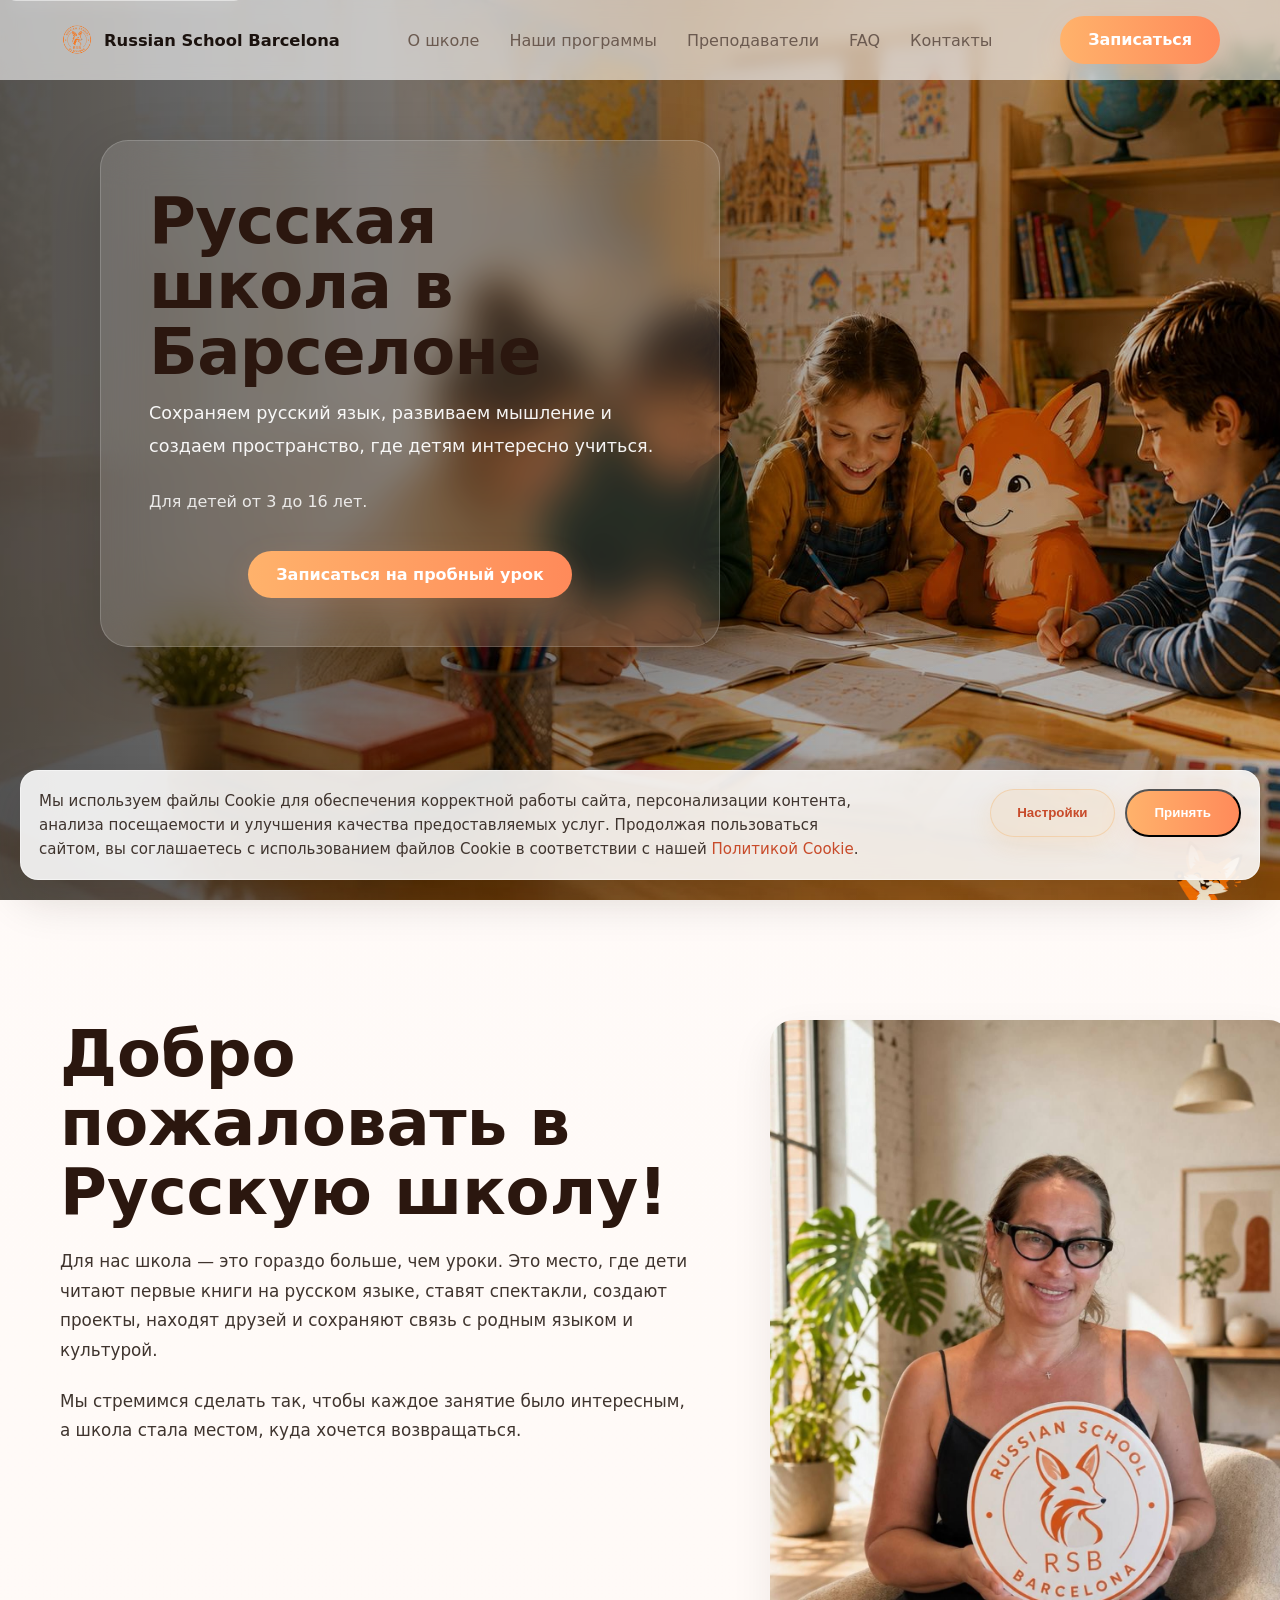
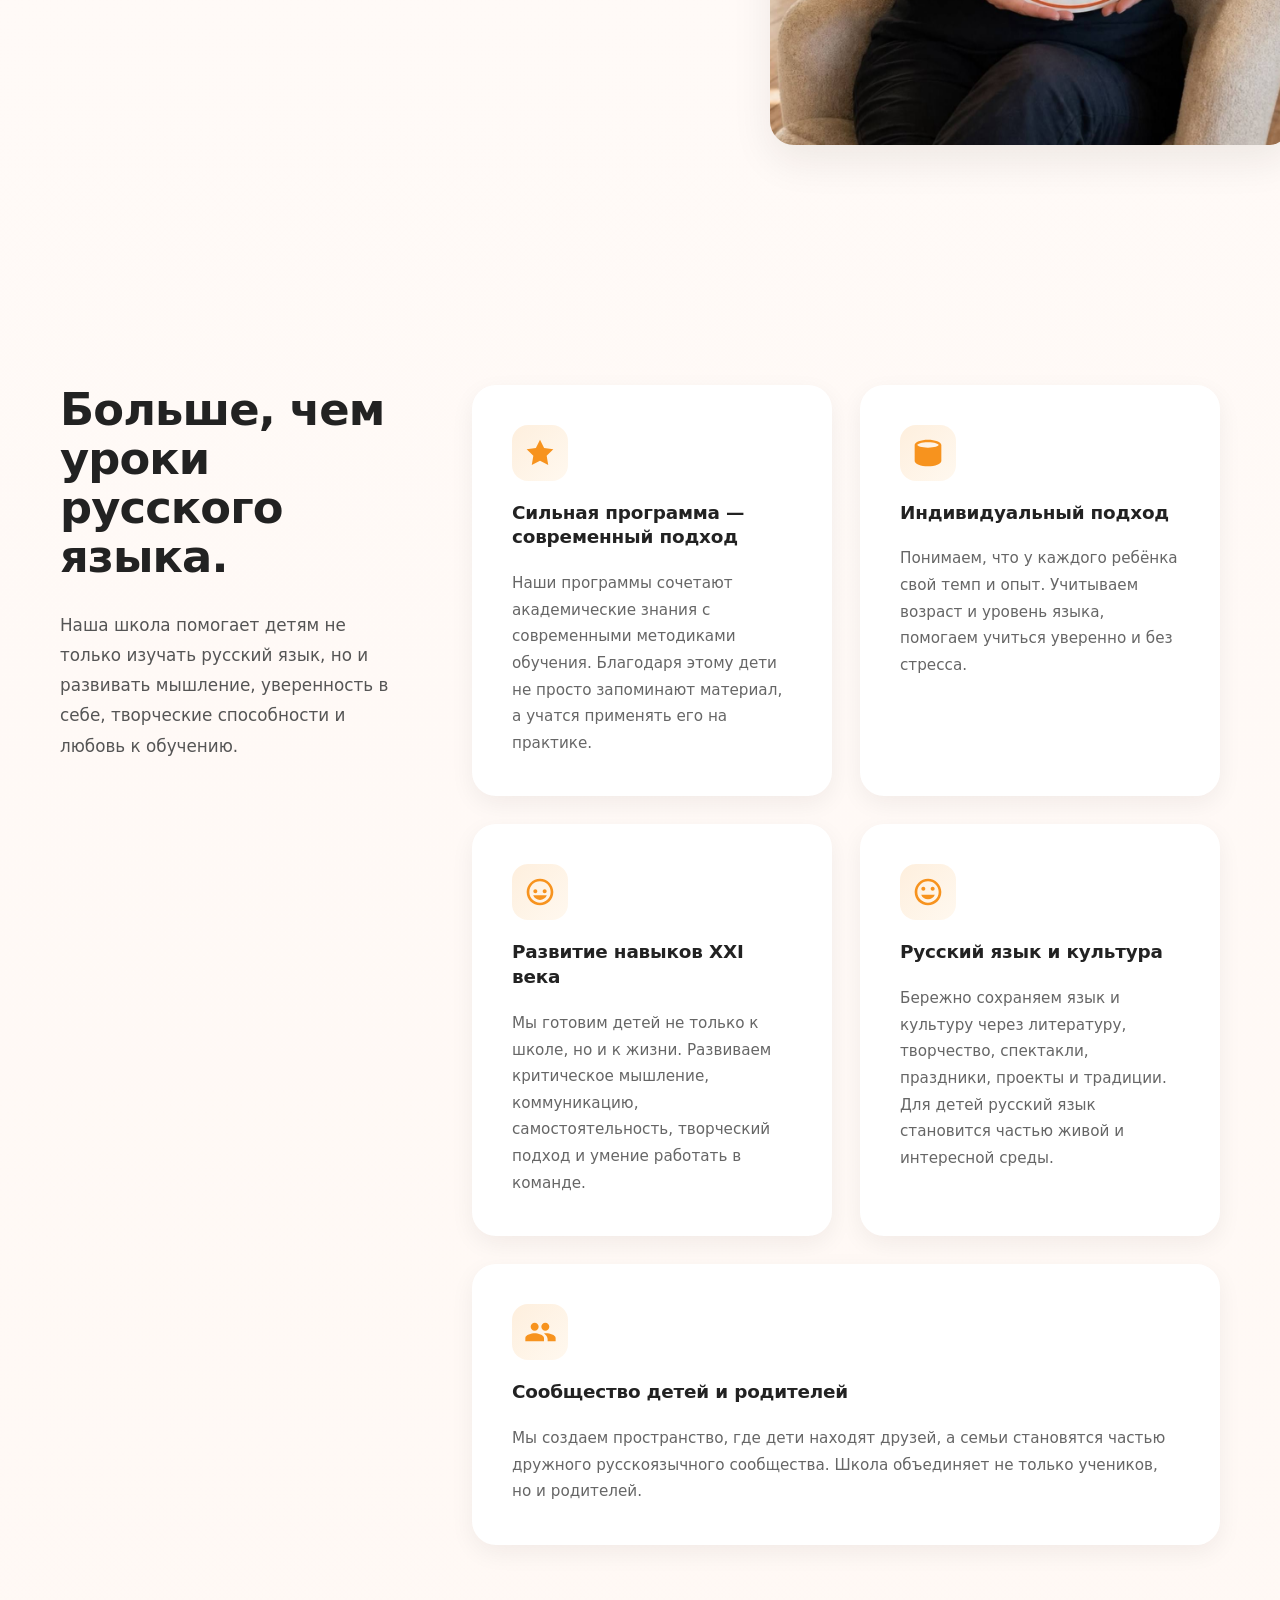
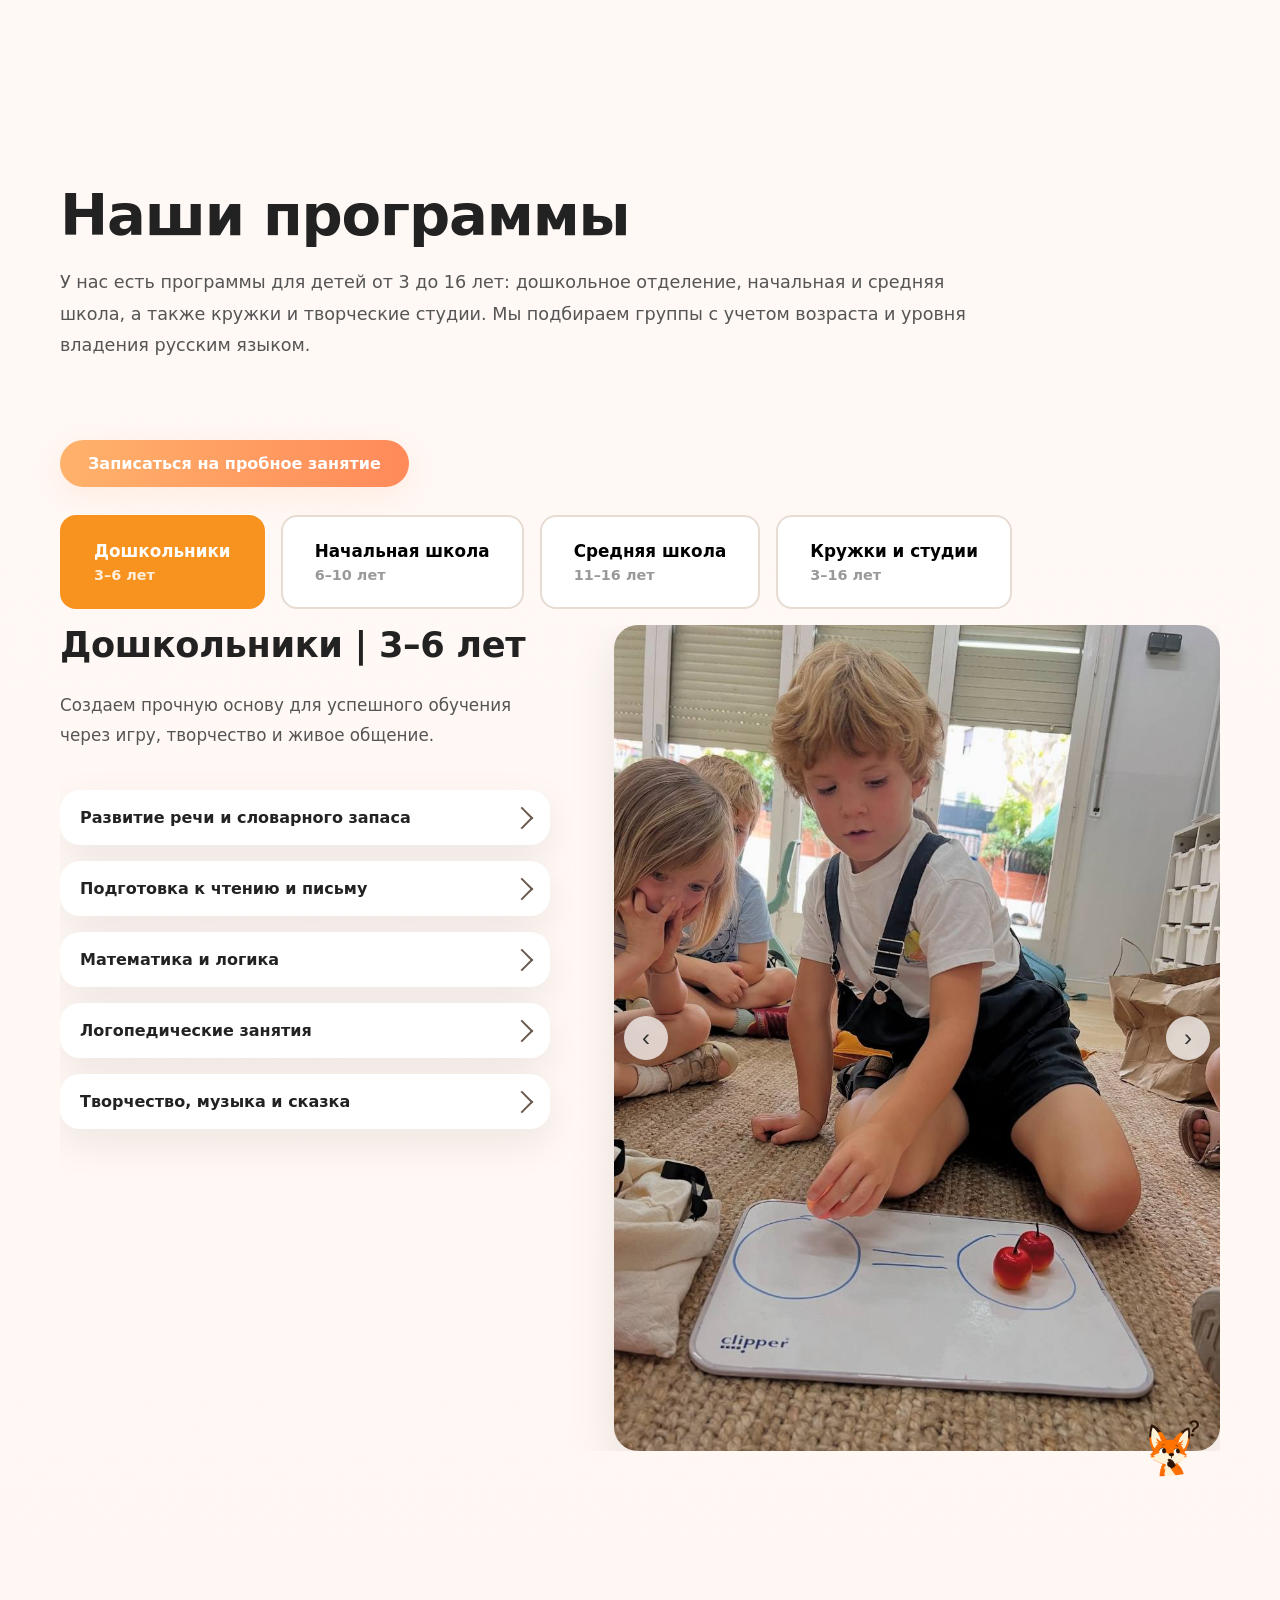
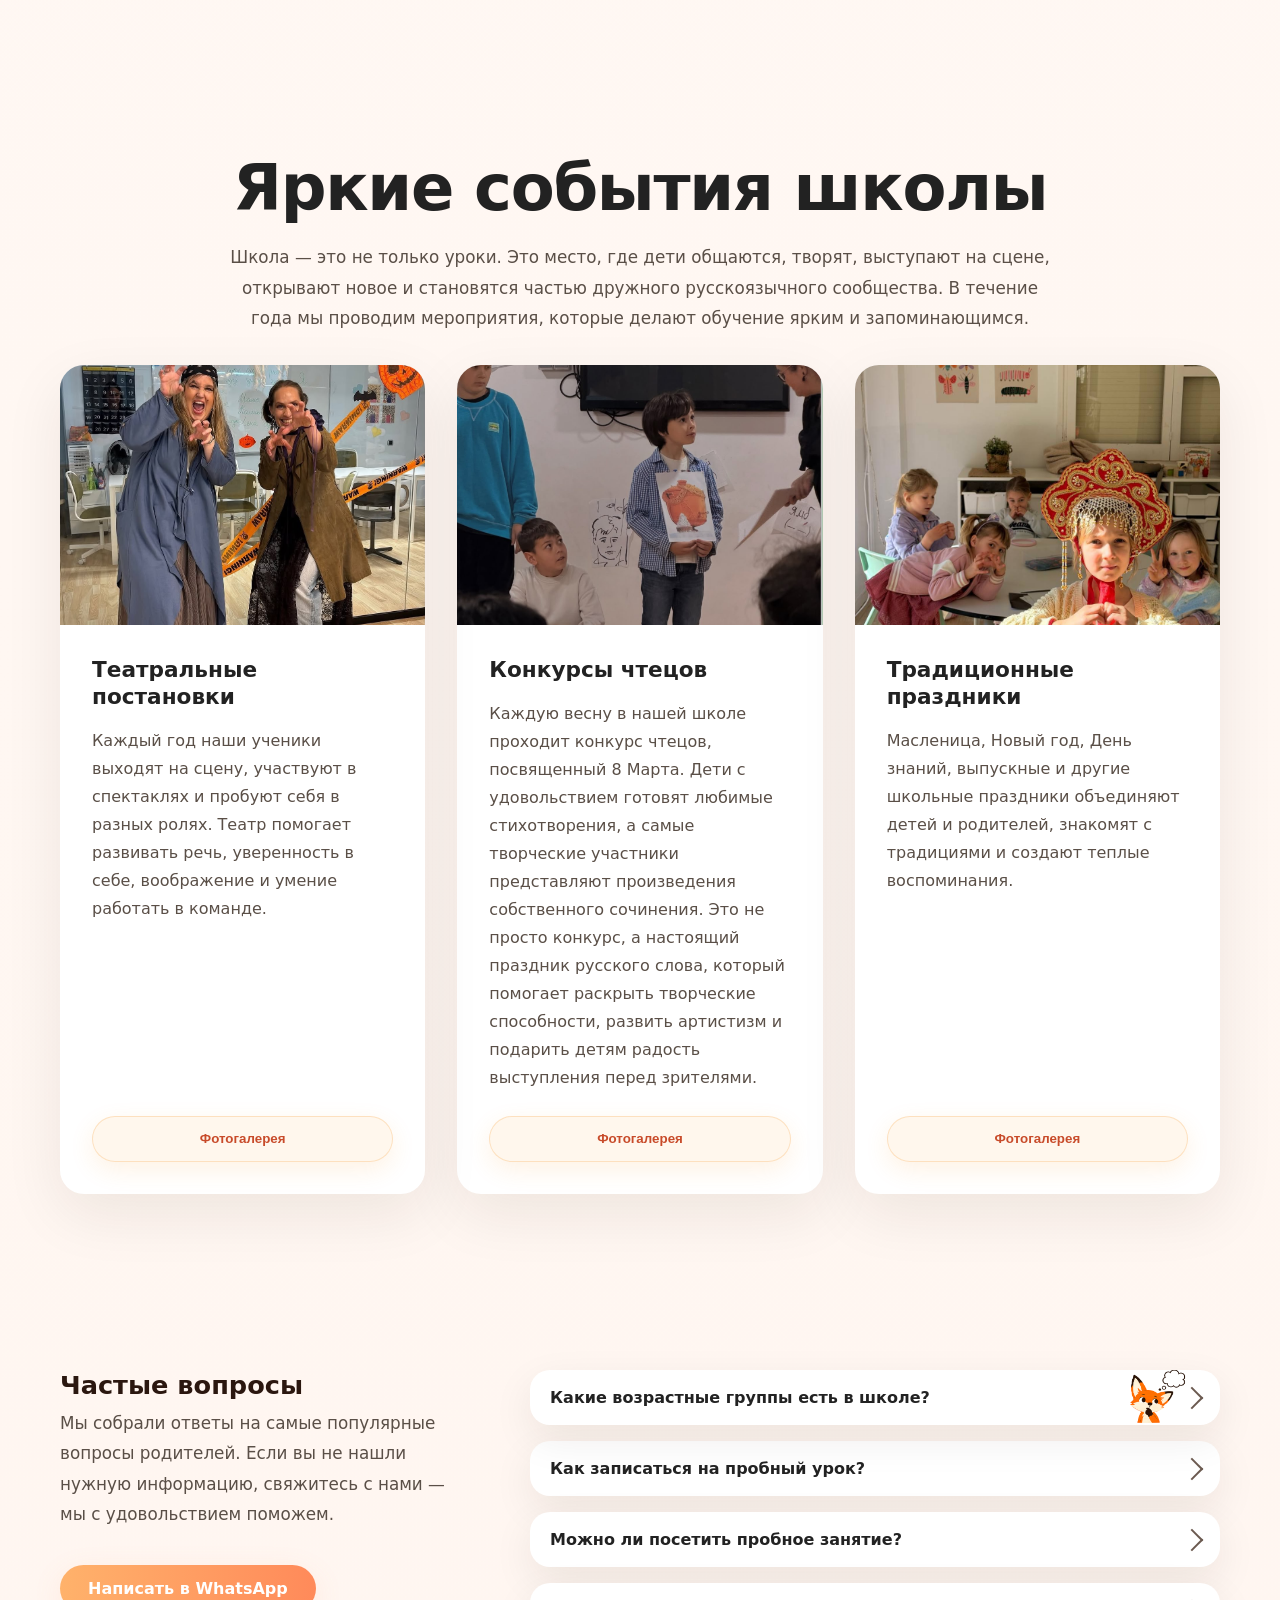
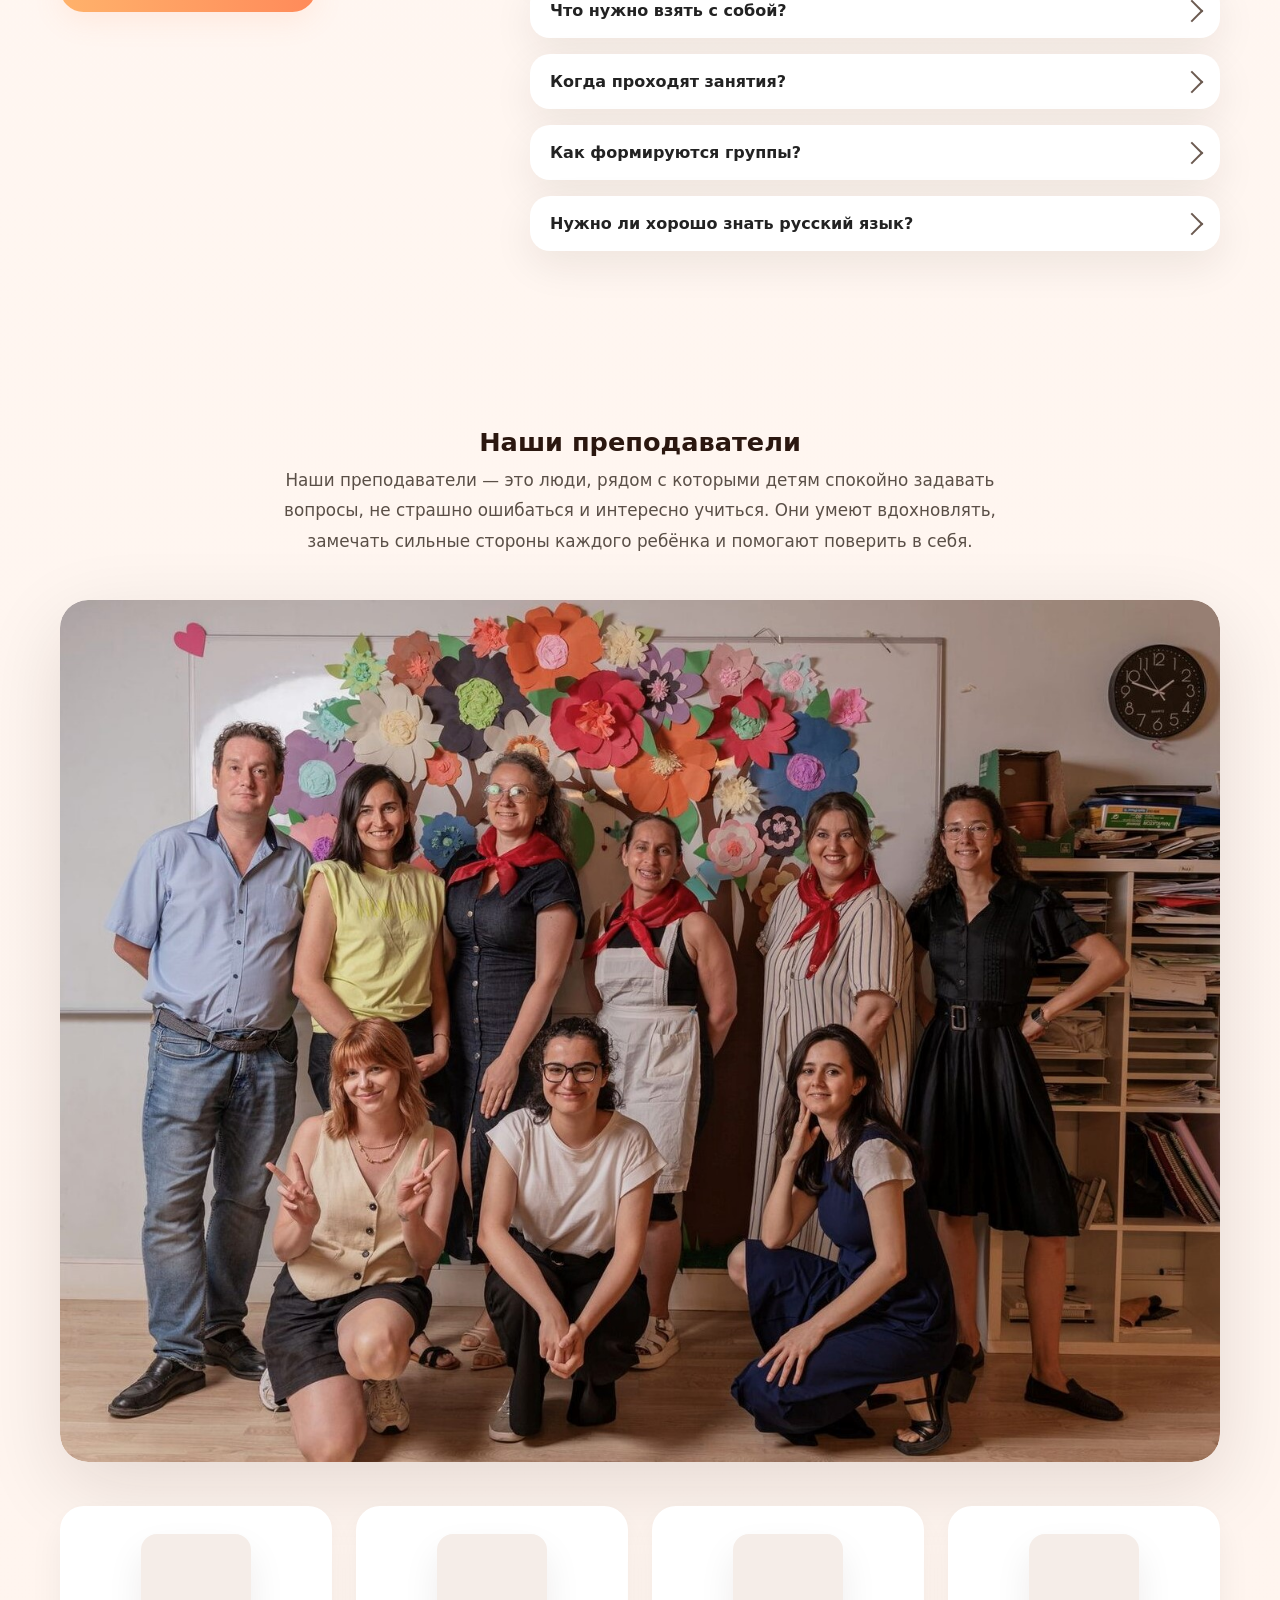
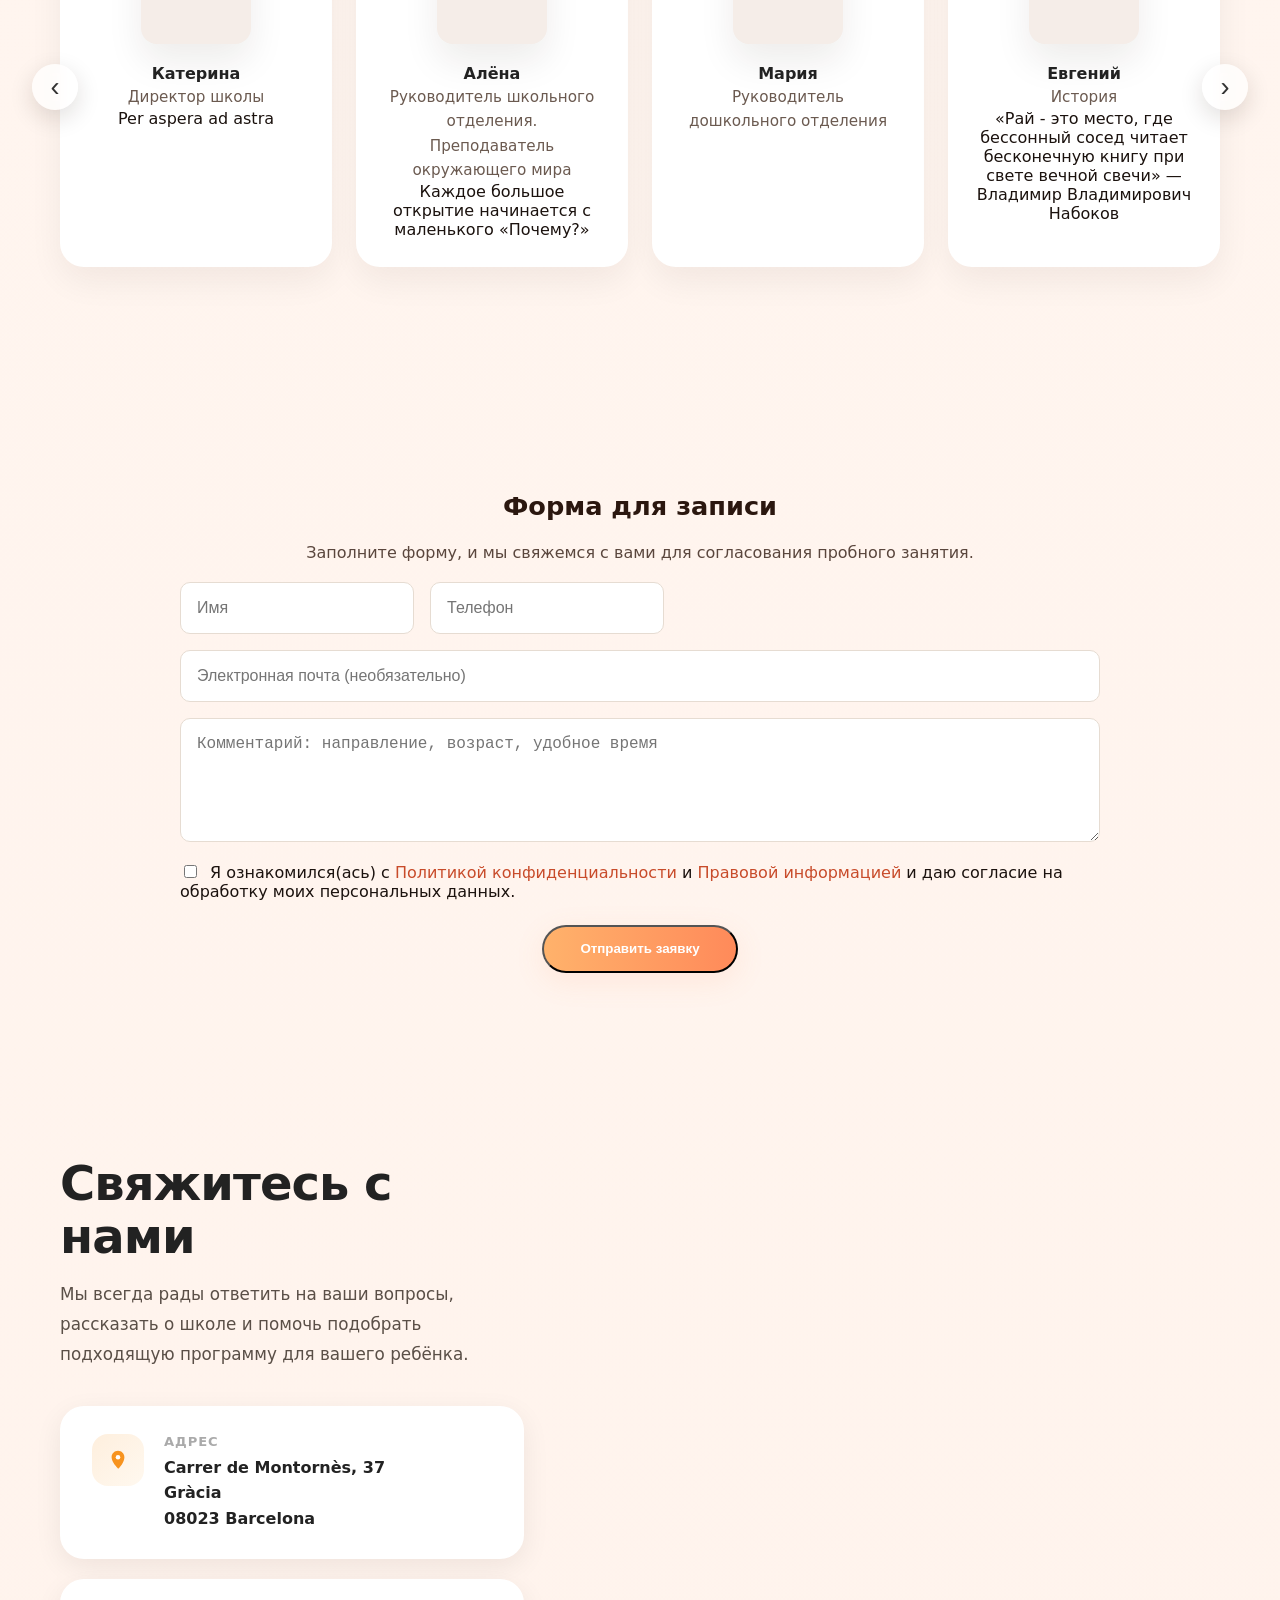
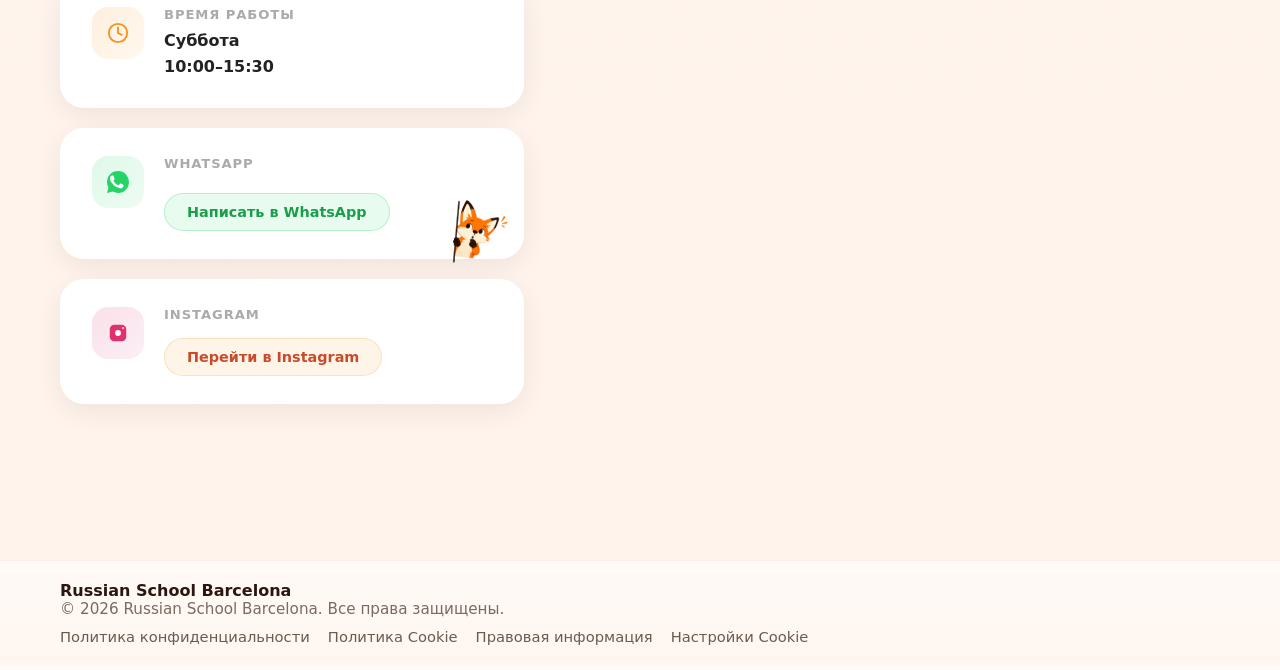
==== index.html @ 13832761 "Move website files to root" ====
<!doctype html>
<html lang="ru">
<head>
  <meta charset="utf-8" />
  <meta name="viewport" content="width=device-width,initial-scale=1" />
  <title>Русская школа в Барселоне — Russian School Barcelona</title>
  <meta name="description" content="Современная русская школа в Барселоне. Создаем среду, в которой дети сохраняют русский язык, развиваются интеллектуально и с удовольствием учатся. Для детей от 3 до 16 лет." />
  <link rel="stylesheet" href="style.css">
</head>
<body>

  <a class="skip-link" href="#content">Перейти к содержимому</a>

  <header class="hero" role="banner" style="background-image:url('assets/images/hero-children-lesson.jpg');">
    <div class="hero-overlay"></div>
    <div class="hero-gradient"></div>

    <header class="site-header" role="banner" aria-label="Главная шапка">
    <div class="container header-inner">
      <a class="logo" href="#content" aria-label="Перейти на главную">
        <img class="logo-icon" src="assets/images/logo.png" alt="Маскот Русской школы" loading="eager" decoding="async">
        <span class="logo-text">Russian School Barcelona</span>
      </a>

      <nav class="primary-nav" aria-label="Главное меню">
        <ul class="nav-list">
          <li><a class="nav-link" href="#about">О школе</a></li>
          <li><a class="nav-link" href="#ages">Наши программы</a></li>
          <li><a class="nav-link" href="#team">Преподаватели</a></li>
          <li><a class="nav-link" href="#faq">FAQ</a></li>
          <li><a class="nav-link" href="#contact">Контакты</a></li>
        </ul>
      </nav>

      <div class="header-controls">
        <a class="btn btn-cta" href="#signup">Записаться</a>

        <button class="burger" aria-expanded="false" aria-controls="mobile-menu" aria-label="Открыть меню">
          <span class="burger-box"><span class="burger-inner"></span></span>
        </button>
      </div>
    </div>

    <div id="mobile-menu" class="mobile-menu" hidden aria-hidden="true">
      <div class="mobile-menu-inner">
        <nav aria-label="Мобильное меню">
          <ul>
            <li><a class="mobile-link" href="#about">О школе</a></li>
            <li><a class="mobile-link" href="#ages">Наши программы</a></li>
            <li><a class="mobile-link" href="#team">Преподаватели</a></li>
            <li><a class="mobile-link" href="#faq">FAQ</a></li>
            <li><a class="mobile-link" href="#contact">Контакты</a></li>
            <li><a class="mobile-cta" href="#signup">Записаться</a></li>
          </ul>
        </nav>
      </div>
    </div>
  </header>

    <div class="hero-inner">
      <div class="hero-glass-box">
        <div class="hero-copy">
          <h1 class="hero-title">Русская школа в Барселоне</h1>
          <p class="hero-description">Сохраняем русский язык, развиваем мышление и создаем пространство, где детям интересно учиться.</p>
          <p class="hero-tagline">Для детей от 3 до 16 лет.</p>
          <div class="hero-action">
            <a class="btn btn-cta" href="#signup">Записаться на пробный урок</a>
          </div>
        </div>
      </div>
    </div>
    <img class="fox fox-hero" src="assets/images/fox-happy.png" alt="" aria-hidden="true">
  </header>

  <main id="content">  <section class="about" id="about" aria-labelledby="about-title">
    <div class="container about-grid">
      <div class="about-text">
        <h2 id="about-title" class="section-title">Добро пожаловать в Русскую школу!</h2>
        <p>Для нас школа — это гораздо больше, чем уроки. Это место, где дети читают первые книги на русском языке, ставят спектакли, создают проекты, находят друзей и сохраняют связь с родным языком и культурой.</p>
        <p>Мы стремимся сделать так, чтобы каждое занятие было интересным, а школа стала местом, куда хочется возвращаться.</p>
      </div>
      <div class="about-visual">
        <img src="assets/images/about-teacher.jpg" alt="Преподаватель Русской школы Барселоны" loading="lazy">
      </div>
    </div>
  </section>

  <section class="benefits" id="benefits" aria-labelledby="benefits-title">
    <div class="container benefits-grid">
      <div class="benefits-left">
        <h2 id="benefits-title" class="benefits-title">Больше, чем уроки русского языка.</h2>
        <p class="benefits-intro">Наша школа помогает детям не только изучать русский язык, но и развивать мышление, уверенность в себе, творческие способности и любовь к обучению.</p>
      </div>

      <div class="benefits-right">
        <div class="benefit-card" role="listitem">
          <div class="benefit-icon" aria-hidden="true">
            <svg width="48" height="48" viewBox="0 0 24 24" fill="none" xmlns="http://www.w3.org/2000/svg">
              <path d="M12 2l3.09 6.26L22 9.27l-5 4.87 1.18 6.88L12 17.77l-6.18 3.25L7 14.14 2 9.27l6.91-1.01L12 2z" fill="currentColor"/>
            </svg>
          </div>
          <h3 class="benefit-card-title benefit-card-title-static">Сильная программа — современный подход</h3>
          <p class="benefit-card-desc benefit-card-desc-static">Наши программы сочетают академические знания с современными методиками обучения. Благодаря этому дети не просто запоминают материал, а учатся применять его на практике.</p>
          <button type="button" class="benefit-card-title benefit-card-title-mobile faq-question" aria-expanded="false" aria-controls="benefit1" id="benefit1-btn"><span>Сильная программа — современный подход</span></button>
          <div id="benefit1" class="benefit-card-desc benefit-card-desc-mobile faq-panel" role="region" aria-labelledby="benefit1-btn"><p>Наши программы сочетают академические знания с современными методиками обучения. Благодаря этому дети не просто запоминают материал, а учатся применять его на практике.</p></div>
        </div>

        <div class="benefit-card" role="listitem">
          <div class="benefit-icon" aria-hidden="true">
            <svg width="48" height="48" viewBox="0 0 24 24" fill="none" xmlns="http://www.w3.org/2000/svg">
              <path d="M12 2c-5.33 0-10 1.79-10 4v12c0 2.21 4.67 4 10 4s10-1.79 10-4V6c0-2.21-4.67-4-10-4zm0 2c4.97 0 8 1.34 8 2s-3.03 2-8 2-8-1.34-8-2 3.03-2 8-2zm0 10c-4.97 0-8-1.34-8-2v3c0 .66 3.03 2 8 2s8-1.34 8-2v-3c0 .66-3.03 2-8 2z" fill="currentColor"/>
            </svg>
          </div>
          <h3 class="benefit-card-title benefit-card-title-static">Индивидуальный подход</h3>
          <p class="benefit-card-desc benefit-card-desc-static">Понимаем, что у каждого ребёнка свой темп и опыт. Учитываем возраст и уровень языка, помогаем учиться уверенно и без стресса.</p>
          <button type="button" class="benefit-card-title benefit-card-title-mobile faq-question" aria-expanded="false" aria-controls="benefit2" id="benefit2-btn"><span>Индивидуальный подход</span></button>
          <div id="benefit2" class="benefit-card-desc benefit-card-desc-mobile faq-panel" role="region" aria-labelledby="benefit2-btn"><p>Понимаем, что у каждого ребёнка свой темп и опыт. Учитываем возраст и уровень языка, помогаем учиться уверенно и без стресса.</p></div>
        </div>

        <div class="benefit-card" role="listitem">
          <div class="benefit-icon" aria-hidden="true">
            <svg width="48" height="48" viewBox="0 0 24 24" fill="none" xmlns="http://www.w3.org/2000/svg">
              <path d="M12 2c5.52 0 10 4.48 10 10s-4.48 10-10 10S2 17.52 2 12 6.48 2 12 2zm0 2c-4.42 0-8 3.58-8 8s3.58 8 8 8 8-3.58 8-8-3.58-8-8-8zm3.5 9c.83 0 1.5-.67 1.5-1.5S16.33 10 15.5 10 14 10.67 14 11.5s.67 1.5 1.5 1.5zm-7 0c.83 0 1.5-.67 1.5-1.5S9.33 10 8.5 10 7 10.67 7 11.5 7.67 13 8.5 13zm3.5 5c2.33 0 4.31-1.46 5.11-3.5H6.89c.8 2.04 2.78 3.5 5.11 3.5z" fill="currentColor"/>
            </svg>
          </div>
          <h3 class="benefit-card-title benefit-card-title-static">Развитие навыков XXI века</h3>
          <p class="benefit-card-desc benefit-card-desc-static">Мы готовим детей не только к школе, но и к жизни. Развиваем критическое мышление, коммуникацию, самостоятельность, творческий подход и умение работать в команде.</p>
          <button type="button" class="benefit-card-title benefit-card-title-mobile faq-question" aria-expanded="false" aria-controls="benefit3" id="benefit3-btn"><span>Развитие навыков XXI века</span></button>
          <div id="benefit3" class="benefit-card-desc benefit-card-desc-mobile faq-panel" role="region" aria-labelledby="benefit3-btn"><p>Мы готовим детей не только к школе, но и к жизни. Развиваем критическое мышление, коммуникацию, самостоятельность, творческий подход и умение работать в команде.</p></div>
        </div>

        <div class="benefit-card" role="listitem">
          <div class="benefit-icon" aria-hidden="true">
            <svg width="48" height="48" viewBox="0 0 24 24" fill="none" xmlns="http://www.w3.org/2000/svg">
              <path d="M12 2C6.48 2 2 6.48 2 12s4.48 10 10 10 10-4.48 10-10S17.52 2 12 2zm0 18c-4.41 0-8-3.59-8-8s3.59-8 8-8 8 3.59 8 8-3.59 8-8 8zm3.5-9c.83 0 1.5-.67 1.5-1.5S16.33 8 15.5 8 14 8.67 14 9.5s.67 1.5 1.5 1.5zm-7 0c.83 0 1.5-.67 1.5-1.5S9.33 8 8.5 8 7 8.67 7 9.5 7.67 11 8.5 11zm3.5 6.5c2.33 0 4.31-1.46 5.11-3.5H6.89c.8 2.04 2.78 3.5 5.11 3.5z" fill="currentColor"/>
            </svg>
          </div>
          <h3 class="benefit-card-title benefit-card-title-static">Русский язык и культура</h3>
          <p class="benefit-card-desc benefit-card-desc-static">Бережно сохраняем язык и культуру через литературу, творчество, спектакли, праздники, проекты и традиции. Для детей русский язык становится частью живой и интересной среды.</p>
          <button type="button" class="benefit-card-title benefit-card-title-mobile faq-question" aria-expanded="false" aria-controls="benefit4" id="benefit4-btn"><span>Русский язык и культура</span></button>
          <div id="benefit4" class="benefit-card-desc benefit-card-desc-mobile faq-panel" role="region" aria-labelledby="benefit4-btn"><p>Бережно сохраняем язык и культуру через литературу, творчество, спектакли, праздники, проекты и традиции. Для детей русский язык становится частью живой и интересной среды.</p></div>
        </div>

        <div class="benefit-card benefit-card-span" role="listitem">
          <div class="benefit-icon" aria-hidden="true">
            <svg width="48" height="48" viewBox="0 0 24 24" fill="none" xmlns="http://www.w3.org/2000/svg">
              <path d="M16 11c1.66 0 2.99-1.34 2.99-3S17.66 5 16 5s-3 1.34-3 3 1.34 3 3 3zm-8 0c1.66 0 2.99-1.34 2.99-3S9.66 5 8 5C6.34 5 5 6.34 5 8s1.34 3 3 3zm0 2c-2.33 0-7 1.17-7 3.5V19h14v-2.5c0-2.33-4.67-3.5-7-3.5zm8 0c-.29 0-.62.02-.97.05 1.5 1.1 2.7 2.52 2.7 4.45V19h6v-2.5c0-2.33-4.67-3.5-7-3.5z" fill="currentColor"/>
            </svg>
          </div>
          <h3 class="benefit-card-title benefit-card-title-static">Сообщество детей и родителей</h3>
          <p class="benefit-card-desc benefit-card-desc-static">Мы создаем пространство, где дети находят друзей, а семьи становятся частью дружного русскоязычного сообщества. Школа объединяет не только учеников, но и родителей.</p>
          <button type="button" class="benefit-card-title benefit-card-title-mobile faq-question" aria-expanded="false" aria-controls="benefit5" id="benefit5-btn"><span>Сообщество детей и родителей</span></button>
          <div id="benefit5" class="benefit-card-desc benefit-card-desc-mobile faq-panel" role="region" aria-labelledby="benefit5-btn"><p>Мы создаем пространство, где дети находят друзей, а семьи становятся частью дружного русскоязычного сообщества. Школа объединяет не только учеников, но и родителей.</p></div>
        </div>
      </div>
    </div>
  </section>

  <section class="ages" id="ages" aria-labelledby="ages-title">
    <div class="container">
      <h2 id="ages-title" class="ages-title">Наши программы</h2>
      <div class="ages-top">
        <p class="ages-description">У нас есть программы для детей от 3 до 16 лет: дошкольное отделение, начальная и средняя школа, а также кружки и творческие студии. Мы подбираем группы с учетом возраста и уровня владения русским языком.</p>
        <a class="btn btn-cta ages-cta" href="#signup">Записаться на пробное занятие</a>
      </div>

      <div class="ages-tabs-wrap">
        <img class="fox fox-ages" src="assets/images/fox-curious.png" alt="" aria-hidden="true">
        <div class="ages-accordion" aria-label="Выберите возрастную группу">
          <div class="ages-accordion-item">
            <button type="button" class="ages-tab-button active" aria-expanded="true" aria-controls="ages-panel-1" id="ages-btn-1">
              <span class="ages-tab-label">Дошкольники</span>
              <span class="ages-tab-age">3–6 лет</span>
            </button>
            <div id="ages-panel-1" class="ages-panel active" role="region" aria-labelledby="ages-btn-1">
              <div class="ages-grid">
                <div class="ages-left">
                  <h3 class="ages-panel-title">Дошкольники | 3–6 лет</h3>
                  <p class="ages-panel-desc">Создаем прочную основу для успешного обучения через игру, творчество и живое общение.</p>
                  <div class="ages-activities">
                    <div class="activity-card">
                      <button type="button" class="activity-title" aria-expanded="false" aria-controls="ages-1-activity-1" id="ages-1-activity-1-btn">
                        <span>Развитие речи и словарного запаса</span>
                      </button>
                      <div id="ages-1-activity-1" class="activity-desc" role="region" aria-labelledby="ages-1-activity-1-btn">
                        <p>Расширяем словарный запас, учимся ясно выражать свои мысли и развиваем грамотную речь.</p>
                      </div>
                    </div>
                    <div class="activity-card">
                      <button type="button" class="activity-title" aria-expanded="false" aria-controls="ages-1-activity-2" id="ages-1-activity-2-btn">
                        <span>Подготовка к чтению и письму</span>
                      </button>
                      <div id="ages-1-activity-2" class="activity-desc" role="region" aria-labelledby="ages-1-activity-2-btn">
                        <p>В игровой форме знакомим детей с буквами, звуками и первыми навыками чтения и письма.</p>
                      </div>
                    </div>
                    <div class="activity-card">
                      <button type="button" class="activity-title" aria-expanded="false" aria-controls="ages-1-activity-3" id="ages-1-activity-3-btn">
                        <span>Математика и логика</span>
                      </button>
                      <div id="ages-1-activity-3" class="activity-desc" role="region" aria-labelledby="ages-1-activity-3-btn">
                        <p>Развиваем внимание, память, мышление и первые математические представления.</p>
                      </div>
                    </div>
                    <div class="activity-card">
                      <button type="button" class="activity-title" aria-expanded="false" aria-controls="ages-1-activity-4" id="ages-1-activity-4-btn">
                        <span>Логопедические занятия</span>
                      </button>
                      <div id="ages-1-activity-4" class="activity-desc" role="region" aria-labelledby="ages-1-activity-4-btn">
                        <p>Работаем над правильным произношением и развитием речи с учетом индивидуальных особенностей ребенка.</p>
                      </div>
                    </div>
                    <div class="activity-card">
                      <button type="button" class="activity-title" aria-expanded="false" aria-controls="ages-1-activity-5" id="ages-1-activity-5-btn">
                        <span>Творчество, музыка и сказка</span>
                      </button>
                      <div id="ages-1-activity-5" class="activity-desc" role="region" aria-labelledby="ages-1-activity-5-btn">
                        <p>Через музыку, театрализацию, рисование и сказки развиваем воображение, эмоциональный интеллект и любовь к русскому языку.</p>
                      </div>
                    </div>
                  </div>
                </div>
                <div class="ages-right">
                  <div class="ages-slider" data-panel="1">
                    <img src="assets/images/age-group-1.jpg" alt="Дошкольники на занятиях" class="ages-image">
                    <button class="slider-btn slider-btn--prev" aria-label="Назад">&#8249;</button>
                    <button class="slider-btn slider-btn--next" aria-label="Вперёд">&#8250;</button>
                  </div>
                </div>
              </div>
            </div>
          </div>

          <div class="ages-accordion-item">
            <button type="button" class="ages-tab-button" aria-expanded="false" aria-controls="ages-panel-2" id="ages-btn-2">
              <span class="ages-tab-label">Начальная школа</span>
              <span class="ages-tab-age">6–10 лет</span>
            </button>
            <div id="ages-panel-2" class="ages-panel" role="region" aria-labelledby="ages-btn-2">
              <div class="ages-grid">
                <div class="ages-left">
                  <h3 class="ages-panel-title">Начальная школа | 6–10 лет</h3>
                  <p class="ages-panel-desc">Каждый предмет в нашей программе направлен на развитие грамотной речи, чтения, письма, логического мышления и познавательного интереса.</p>
                  <div class="ages-activities">
                    <div class="activity-card">
                      <button type="button" class="activity-title" aria-expanded="false" aria-controls="ages-2-activity-1" id="ages-2-activity-1-btn">
                        <span>Русский язык</span>
                      </button>
                      <div id="ages-2-activity-1" class="activity-desc" role="region" aria-labelledby="ages-2-activity-1-btn">
                        <p>Развиваем грамотную устную и письменную речь, изучаем орфографию и грамматику, учимся ясно выражать свои мысли и уверенно пользоваться русским языком.</p>
                      </div>
                    </div>
                    <div class="activity-card">
                      <button type="button" class="activity-title" aria-expanded="false" aria-controls="ages-2-activity-2" id="ages-2-activity-2-btn">
                        <span>Литературное чтение</span>
                      </button>
                      <div id="ages-2-activity-2" class="activity-desc" role="region" aria-labelledby="ages-2-activity-2-btn">
                        <p>Учимся читать осознанно, понимать прочитанное, пересказывать, рассуждать о героях и произведениях, развиваем любовь к книгам и чтению.</p>
                      </div>
                    </div>
                    <div class="activity-card">
                      <button type="button" class="activity-title" aria-expanded="false" aria-controls="ages-2-activity-3" id="ages-2-activity-3-btn">
                        <span>Окружающий мир / География</span>
                      </button>
                      <div id="ages-2-activity-3" class="activity-desc" role="region" aria-labelledby="ages-2-activity-3-btn">
                        <p>Расширяем словарный запас, знакомимся с природой, человеком, странами и культурами. Учимся рассуждать, задавать вопросы и говорить на русском языке об окружающем мире.</p>
                      </div>
                    </div>
                    <div class="activity-card">
                      <button type="button" class="activity-title" aria-expanded="false" aria-controls="ages-2-activity-4" id="ages-2-activity-4-btn">
                        <span>Шахматы</span>
                      </button>
                      <div id="ages-2-activity-4" class="activity-desc" role="region" aria-labelledby="ages-2-activity-4-btn">
                        <p>Развиваем логическое мышление, внимание, память, стратегическое мышление и умение принимать решения.</p>
                      </div>
                    </div>
                  </div>
                </div>
                <div class="ages-right">
                  <div class="ages-slider" data-panel="2">
                    <img src="assets/images/age-group-2.jpg" alt="Начальная школа на занятиях" class="ages-image">
                    <button class="slider-btn slider-btn--prev" aria-label="Назад">&#8249;</button>
                    <button class="slider-btn slider-btn--next" aria-label="Вперёд">&#8250;</button>
                  </div>
                </div>
              </div>
            </div>
          </div>

          <div class="ages-accordion-item">
            <button type="button" class="ages-tab-button" aria-expanded="false" aria-controls="ages-panel-3" id="ages-btn-3">
              <span class="ages-tab-label">Средняя школа</span>
              <span class="ages-tab-age">11–16 лет</span>
            </button>
            <div id="ages-panel-3" class="ages-panel" role="region" aria-labelledby="ages-btn-3">
              <div class="ages-grid">
                <div class="ages-left">
                  <h3 class="ages-panel-title">Средняя школа | 11–16 лет</h3>
                  <p class="ages-panel-desc">Программа помогает совершенствовать русский язык, развивать аналитическое мышление и расширять кругозор. Мы учимся работать с текстами, рассуждать, аргументировать свою точку зрения и глубже понимать историю, литературу и культуру.</p>
                  <div class="ages-activities">
                    <div class="activity-card">
                      <button type="button" class="activity-title" aria-expanded="false" aria-controls="ages-3-activity-1" id="ages-3-activity-1-btn">
                        <span>Русский язык</span>
                      </button>
                      <div id="ages-3-activity-1" class="activity-desc" role="region" aria-labelledby="ages-3-activity-1-btn">
                        <p>Совершенствуем грамотную устную и письменную речь, изучаем сложные темы грамматики, учимся писать сочинения, анализировать тексты и уверенно выражать свои мысли.</p>
                      </div>
                    </div>
                    <div class="activity-card">
                      <button type="button" class="activity-title" aria-expanded="false" aria-controls="ages-3-activity-2" id="ages-3-activity-2-btn">
                        <span>Литература</span>
                      </button>
                      <div id="ages-3-activity-2" class="activity-desc" role="region" aria-labelledby="ages-3-activity-2-btn">
                        <p>Знакомимся с произведениями русской и мировой литературы, обсуждаем героев, идеи и исторический контекст. Учимся анализировать тексты, формулировать собственное мнение и видеть связь литературы с современным миром.</p>
                      </div>
                    </div>
                    <div class="activity-card">
                      <button type="button" class="activity-title" aria-expanded="false" aria-controls="ages-3-activity-3" id="ages-3-activity-3-btn">
                        <span>История</span>
                      </button>
                      <div id="ages-3-activity-3" class="activity-desc" role="region" aria-labelledby="ages-3-activity-3-btn">
                        <p>Изучаем ключевые исторические события и их влияние на современность. Развиваем кругозор, критическое мышление и умение анализировать исторические процессы.</p>
                      </div>
                    </div>
                  </div>
                </div>
                <div class="ages-right">
                  <div class="ages-slider" data-panel="3">
                    <img src="assets/images/age-group-3.jpg" alt="Средняя школа на занятиях" class="ages-image">
                    <button class="slider-btn slider-btn--prev" aria-label="Назад">&#8249;</button>
                    <button class="slider-btn slider-btn--next" aria-label="Вперёд">&#8250;</button>
                  </div>
                </div>
              </div>
            </div>
          </div>

          <div class="ages-accordion-item">
            <button type="button" class="ages-tab-button" aria-expanded="false" aria-controls="ages-panel-4" id="ages-btn-4">
              <span class="ages-tab-label">Кружки и студии</span>
              <span class="ages-tab-age">3–16 лет</span>
            </button>
            <div id="ages-panel-4" class="ages-panel" role="region" aria-labelledby="ages-btn-4">
              <div class="ages-grid">
                <div class="ages-left">
                  <h3 class="ages-panel-title">Кружки и студии</h3>
                  <p class="ages-panel-desc">Мы верим, что развитие ребёнка не заканчивается на уроках. Поэтому предлагаем кружки и студии, где дети могут раскрывать свои таланты, учиться новому и проводить время с пользой и удовольствием.</p>
                  <div class="ages-activities">
                    <div class="activity-card">
                      <button type="button" class="activity-title" aria-expanded="false" aria-controls="ages-4-activity-1" id="ages-4-activity-1-btn">
                        <span>Театральная студия</span>
                      </button>
                      <div id="ages-4-activity-1" class="activity-desc" role="region" aria-labelledby="ages-4-activity-1-btn">
                        <p>Театр — это пространство, где можно быть собой, пробовать новое и не бояться ошибок. Мы развиваем речь, воображение, уверенность в себе и умение свободно выражать свои мысли. Дети создают спектакли, придумывают героев, участвуют в создании декораций и становятся авторами собственных историй.</p>
                      </div>
                    </div>
                    <div class="activity-card">
                      <button type="button" class="activity-title" aria-expanded="false" aria-controls="ages-4-activity-2" id="ages-4-activity-2-btn">
                        <span>Шахматы</span>
                      </button>
                      <div id="ages-4-activity-2" class="activity-desc" role="region" aria-labelledby="ages-4-activity-2-btn">
                        <p>Один из самых любимых кружков наших учеников. Шахматы помогают развивать логическое мышление, внимание, память, стратегию и умение находить нестандартные решения.</p>
                      </div>
                    </div>
                    <div class="activity-card">
                      <button type="button" class="activity-title" aria-expanded="false" aria-controls="ages-4-activity-3" id="ages-4-activity-3-btn">
                        <span>Творческая мастерская</span>
                      </button>
                      <div id="ages-4-activity-3" class="activity-desc" role="region" aria-labelledby="ages-4-activity-3-btn">
                        <p>Для самых маленьких — творчество, эксперименты с материалами и развитие воображения. Для детей постарше и взрослых — академический рисунок, живопись и работа с мольбертом под руководством педагога.</p>
                      </div>
                    </div>
                    <div class="activity-card">
                      <button type="button" class="activity-title" aria-expanded="false" aria-controls="ages-4-activity-4" id="ages-4-activity-4-btn">
                        <span>Музыкальная студия</span>
                      </button>
                      <div id="ages-4-activity-4" class="activity-desc" role="region" aria-labelledby="ages-4-activity-4-btn">
                        <p>Музыка становится способом раскрыть себя. Развиваем чувство ритма, музыкальный слух, голос, артистизм и эмоциональную выразительность через песни, музыкальные игры и элементы музыкального театра.</p>
                      </div>
                    </div>
                    <div class="activity-card">
                      <button type="button" class="activity-title" aria-expanded="false" aria-controls="ages-4-activity-5" id="ages-4-activity-5-btn">
                        <span>Иностранные языки</span>
                      </button>
                      <div id="ages-4-activity-5" class="activity-desc" role="region" aria-labelledby="ages-4-activity-5-btn">
                        <p>Английский и каталонский языки в небольших группах. Живое общение, современные методики и много разговорной практики.</p>
                      </div>
                    </div>
                    <div class="activity-card">
                      <button type="button" class="activity-title" aria-expanded="false" aria-controls="ages-4-activity-6" id="ages-4-activity-6-btn">
                        <span>Математика</span>
                      </button>
                      <div id="ages-4-activity-6" class="activity-desc" role="region" aria-labelledby="ages-4-activity-6-btn">
                        <p>Дополнительные занятия для детей, которые хотят глубже понимать математику. Работаем по русской программе и при необходимости помогаем с материалом испанской школы.</p>
                      </div>
                    </div>
                  </div>
                </div>
                <div class="ages-right">
                  <div class="ages-slider" data-panel="4">
                    <img id="club-photo" src="assets/images/age-group-4.jpg" alt="Кружки и студии" class="ages-image">
                    <button class="slider-btn slider-btn--prev" aria-label="Назад">&#8249;</button>
                    <button class="slider-btn slider-btn--next" aria-label="Вперёд">&#8250;</button>
                  </div>
                </div>
              </div>
            </div>
          </div>
        </div>
      </div>
    </div>
  </section>

  <section class="events" id="events" aria-labelledby="events-title">
    <div class="container">
      <h2 id="events-title" class="events-title">Яркие события школы</h2>
      <p class="events-description">Школа — это не только уроки. Это место, где дети общаются, творят, выступают на сцене, открывают новое и становятся частью дружного русскоязычного сообщества. В течение года мы проводим мероприятия, которые делают обучение ярким и запоминающимся.</p>
      <div class="events-grid">
        <article class="event-card event-card-first" tabindex="0">
          <div class="event-visual">
            <img src="assets/images/event-1.jpg" alt="Театральные постановки" loading="lazy">
          </div>
          <div class="event-content">
            <h3 class="event-title">Театральные постановки</h3>
            <p class="event-desc">Каждый год наши ученики выходят на сцену, участвуют в спектаклях и пробуют себя в разных ролях. Театр помогает развивать речь, уверенность в себе, воображение и умение работать в команде.</p>
            <button class="btn btn-secondary" data-gallery="theatre">Фотогалерея</button>
          </div>
        </article>

        <article class="event-card" tabindex="0">
          <div class="event-visual">
            <img src="assets/images/event-2.jpg" alt="Конкурсы чтецов" loading="lazy">
          </div>
          <div class="event-content">
            <h3 class="event-title">Конкурсы чтецов</h3>
            <p class="event-desc">Каждую весну в нашей школе проходит конкурс чтецов, посвященный 8 Марта. Дети с удовольствием готовят любимые стихотворения, а самые творческие участники представляют произведения собственного сочинения. Это не просто конкурс, а настоящий праздник русского слова, который помогает раскрыть творческие способности, развить артистизм и подарить детям радость выступления перед зрителями.</p>
            <button class="btn btn-secondary" data-gallery="reading">Фотогалерея</button>
          </div>
        </article>

        <article class="event-card" tabindex="0">
          <div class="event-visual">
            <img src="assets/images/event-3.jpg" alt="Традиционные праздники" loading="lazy">
          </div>
          <div class="event-content">
            <h3 class="event-title">Традиционные праздники</h3>
            <p class="event-desc">Масленица, Новый год, День знаний, выпускные и другие школьные праздники объединяют детей и родителей, знакомят с традициями и создают теплые воспоминания.</p>
            <button class="btn btn-secondary" data-gallery="holiday">Фотогалерея</button>
          </div>
        </article>
      </div>
    </div>
  </section>

  <section class="faq" id="faq" aria-labelledby="faq-title">
    <div class="container faq-grid">
      <div class="faq-aside">
        <h2 id="faq-title" class="section-title">Частые вопросы</h2>
        <p class="faq-copy">Мы собрали ответы на самые популярные вопросы родителей. Если вы не нашли нужную информацию, свяжитесь с нами — мы с удовольствием поможем.</p>
        <a class="btn btn-cta" href="https://wa.me/34665021063" target="_blank" rel="noopener noreferrer">Написать в WhatsApp</a>
      </div>

      <div class="faq-accordion">
        <div class="faq-card faq-card-first">
          <img class="fox fox-faq" src="assets/images/fox-thinking.png" alt="" aria-hidden="true">
          <button type="button" class="faq-question" aria-expanded="false" aria-controls="faq1" id="faq1-btn">
            <span>Какие возрастные группы есть в школе?</span>
            <span class="faq-toggle-icon" aria-hidden="true"></span>
          </button>
          <div id="faq1" class="faq-panel" role="region" aria-labelledby="faq1-btn">
            <p>Мы принимаем детей от 3 до 16 лет. В школе работают группы для дошкольников, начальной и средней школы, а также кружки и студии для разных возрастов.</p>
          </div>
        </div>

        <div class="faq-card">
          <button type="button" class="faq-question" aria-expanded="false" aria-controls="faq2" id="faq2-btn">
            <span>Как записаться на пробный урок?</span>
            <span class="faq-toggle-icon" aria-hidden="true"></span>
          </button>
          <div id="faq2" class="faq-panel" role="region" aria-labelledby="faq2-btn">
            <p>Оставьте заявку на сайте или свяжитесь с нами через WhatsApp или Instagram. Мы ответим на все вопросы и подберём удобную дату для знакомства со школой.</p>
          </div>
        </div>

        <div class="faq-card">
          <button type="button" class="faq-question" aria-expanded="false" aria-controls="faq3" id="faq3-btn">
            <span>Можно ли посетить пробное занятие?</span>
            <span class="faq-toggle-icon" aria-hidden="true"></span>
          </button>
          <div id="faq3" class="faq-panel" role="region" aria-labelledby="faq3-btn">
            <p>Да. Пробный урок поможет ребенку познакомиться с преподавателями, атмосферой школы и форматом занятий, а родителям — задать все интересующие вопросы.</p>
          </div>
        </div>

        <div class="faq-card">
          <button type="button" class="faq-question" aria-expanded="false" aria-controls="faq4" id="faq4-btn">
            <span>Что нужно взять с собой?</span>
            <span class="faq-toggle-icon" aria-hidden="true"></span>
          </button>
          <div id="faq4" class="faq-panel" role="region" aria-labelledby="faq4-btn">
            <p>Все необходимые учебные материалы предоставляет школа. С собой ребенку понадобятся только пенал и хорошее настроение.</p>
          </div>
        </div>

        <div class="faq-card">
          <button type="button" class="faq-question" aria-expanded="false" aria-controls="faq5" id="faq5-btn">
            <span>Когда проходят занятия?</span>
            <span class="faq-toggle-icon" aria-hidden="true"></span>
          </button>
          <div id="faq5" class="faq-panel" role="region" aria-labelledby="faq5-btn">
            <p>Основные занятия проходят по субботам с 10:00 до 13:15. После основной программы дети могут посещать кружки, студии и дополнительные занятия.</p>
          </div>
        </div>

        <div class="faq-card">
          <button type="button" class="faq-question" aria-expanded="false" aria-controls="faq6" id="faq6-btn">
            <span>Как формируются группы?</span>
            <span class="faq-toggle-icon" aria-hidden="true"></span>
          </button>
          <div id="faq6" class="faq-panel" role="region" aria-labelledby="faq6-btn">
            <p>Мы распределяем детей по возрасту и уровню владения русским языком, чтобы каждому ребенку было комфортно учиться и развиваться.</p>
          </div>
        </div>

        <div class="faq-card">
          <button type="button" class="faq-question" aria-expanded="false" aria-controls="faq7" id="faq7-btn">
            <span>Нужно ли хорошо знать русский язык?</span>
            <span class="faq-toggle-icon" aria-hidden="true"></span>
          </button>
          <div id="faq7" class="faq-panel" role="region" aria-labelledby="faq7-btn">
            <p>Нет. Мы работаем с детьми с разным уровнем владения русским языком и подбираем программу в соответствии с их знаниями и возрастом.</p>
          </div>
        </div>
      </div>
    </div>
  </section>

  <section class="team" id="team" aria-labelledby="team-title">
    <div class="container">
      <div class="team-intro">
        <h2 id="team-title" class="section-title">Наши преподаватели</h2>
        <p class="team-description">Наши преподаватели — это люди, рядом с которыми детям спокойно задавать вопросы, не страшно ошибаться и интересно учиться.
        Они умеют вдохновлять, замечать сильные стороны каждого ребёнка и помогают поверить в себя.</p>
      </div>

      <div class="team-photo-wrap">
        <img src="assets/images/team-photo.jpg" alt="Команда преподавателей" loading="lazy">
      </div>

      <div class="teachers-carousel">
        <button class="teacher-carousel-prev" aria-label="Назад">&#8249;</button>
        <div class="teachers-grid" role="list"></div>
        <button class="teacher-carousel-next" aria-label="Вперёд">&#8250;</button>
        <div class="teacher-carousel-dots" aria-label="Страницы преподавателей"></div>
      </div>
    </div>
  </section>

  <section class="signup" id="signup" aria-labelledby="signup-title">
    <div class="container">
      <h2 id="signup-title" class="section-title">Форма для записи</h2>
      <p class="section-lead">Заполните форму, и мы свяжемся с вами для согласования пробного занятия.</p>

      <form class="signup-form" action="#" method="post" novalidate>
        <input type="hidden" name="access_key" value="d4bdae53-0bc7-42d7-9573-e017ca249b1e">
        <!-- Вставьте сюда ваш Web3Forms Access Key -->
        <input type="hidden" name="subject" value="Новая заявка с сайта Russian School Barcelona">
        <input type="hidden" name="from_name" value="Russian School Barcelona">
        <div class="form-row">
          <label class="form-field">
            <input type="text" name="name" placeholder="Имя" required />
          </label>
          <label class="form-field">
            <input type="tel" name="phone" placeholder="Телефон" required />
          </label>
        </div>

        <label class="form-field">
          <input type="email" name="email" placeholder="Электронная почта (необязательно)" />
        </label>

        <label class="form-field full">
          <textarea name="message" rows="5" placeholder="Комментарий: направление, возраст, удобное время"></textarea>
        </label>

        <label class="form-field full consent-field">
          <input type="checkbox" name="consent" required> Я ознакомился(ась) с <a href="privacy-policy.html" target="_blank" rel="noopener noreferrer">Политикой конфиденциальности</a> и <a href="legal-notice.html" target="_blank" rel="noopener noreferrer">Правовой информацией</a> и даю согласие на обработку моих персональных данных.
        </label>
        <div class="consent-error" aria-live="polite" hidden>Для отправки заявки необходимо согласиться с обработкой персональных данных.</div>

        <div class="form-actions">
          <button class="btn btn-cta" type="submit">Отправить заявку</button>
        </div>
      </form>
    </div>
  </section>

  <section class="contact" id="contact" aria-labelledby="contact-title">
    <div class="container">
      <div class="contact-layout">

        <!-- Левая колонка -->
        <div class="contact-left">
          <h2 id="contact-title" class="contact-heading">Свяжитесь с нами</h2>
          <p class="contact-lead">Мы всегда рады ответить на ваши вопросы, рассказать о школе и помочь подобрать подходящую программу для вашего ребёнка.</p>

          <div class="contact-cards">

            <div class="ccard">
              <div class="ccard-icon" aria-hidden="true">
                <svg width="22" height="22" viewBox="0 0 24 24" fill="none"><path d="M12 2C8.13 2 5 5.13 5 9c0 5.25 6.34 11.6 6.67 11.92a1 1 0 0 0 1.33 0C13.66 20.6 19 14.25 19 9c0-3.87-3.13-7-7-7z" fill="currentColor"/><circle cx="12" cy="9" r="2.5" fill="#fff"/></svg>
              </div>
              <div class="ccard-body">
                <div class="ccard-label">Адрес</div>
                <div class="ccard-value">Carrer de Montornès, 37<br>Gràcia<br>08023 Barcelona</div>
              </div>
            </div>

            <div class="ccard">
              <div class="ccard-icon" aria-hidden="true">
                <svg width="22" height="22" viewBox="0 0 24 24" fill="none"><circle cx="12" cy="12" r="10" stroke="currentColor" stroke-width="2"/><path d="M12 6v6l4 2" stroke="currentColor" stroke-width="2" stroke-linecap="round"/></svg>
              </div>
              <div class="ccard-body">
                <div class="ccard-label">Время работы</div>
                <div class="ccard-value">Суббота<br>10:00–15:30</div>
              </div>
            </div>

            <div class="ccard ccard-wa">
              <div class="ccard-icon ccard-icon-wa" aria-hidden="true">
                <svg width="22" height="22" viewBox="0 0 24 24" fill="none"><path d="M20.52 3.48A11.95 11.95 0 0 0 12 0C5.37 0 .04 5.33.04 12c0 2.12.56 4.15 1.62 5.95L0 24l6.3-1.62A11.94 11.94 0 0 0 12 24c6.63 0 11.96-5.33 11.96-12 0-1.98-.5-3.84-1.44-5.52z" fill="currentColor"/><path d="M17.56 14.82c-.37-.19-2.18-1.08-2.52-1.2-.34-.12-.59-.19-.84.19s-.96 1.2-1.18 1.45c-.22.25-.43.28-.8.09-.37-.19-1.57-.58-2.99-1.84-1.11-.96-1.86-2.14-2.08-2.51-.22-.37-.02-.57.16-.76.16-.16.37-.43.56-.65.19-.22.25-.37.37-.62.12-.25.06-.47-.03-.66-.09-.19-.84-2.03-1.15-2.78-.3-.73-.61-.63-.84-.64-.22-.01-.47-.01-.72-.01-.25 0-.66.09-1.01.47-.34.37-1.3 1.27-1.3 3.09s1.33 3.58 1.51 3.83c.19.25 2.6 3.98 6.3 5.58 3.7 1.6 3.7 1.07 4.37 1.01.67-.06 2.18-.89 2.49-1.75.31-.86.31-1.6.22-1.75-.09-.16-.34-.25-.72-.44z" fill="#fff"/></svg>
              </div>
              <div class="ccard-body">
                <div class="ccard-label">WhatsApp</div>
                <div class="ccard-value"></div>
                <a class="ccard-btn ccard-btn-wa" href="https://wa.me/34665021063" target="_blank" rel="noopener noreferrer">Написать в WhatsApp</a>
              </div>
              <img class="fox fox-contact" src="assets/images/fox-surprised.png" alt="" aria-hidden="true">
            </div>

            <div class="ccard">
              <div class="ccard-icon ccard-icon-ig" aria-hidden="true">
                <svg width="22" height="22" viewBox="0 0 24 24" fill="none"><rect x="3" y="3" width="18" height="18" rx="5" fill="currentColor"/><circle cx="12" cy="12" r="3.2" fill="#fff"/><circle cx="17.5" cy="6.5" r="1" fill="#fff"/></svg>
              </div>
              <div class="ccard-body">
                <div class="ccard-label">Instagram</div>
                <a class="ccard-btn" href="https://instagram.com/russianschoolbcn?igsh=MXQzZGgzcDgzd2xwZg==" target="_blank" rel="noopener noreferrer">Перейти в Instagram</a>
              </div>
            </div>

          </div>

        </div>

        <!-- Правая колонка -->
        <div class="contact-right">
          <div class="contact-map-wrap">
            <iframe
              src="https://www.google.com/maps?q=Carrer+de+Montorn%C3%A8s+37+Barcelona&output=embed"
              loading="lazy"
              referrerpolicy="no-referrer-when-downgrade"
              aria-label="Карта расположения школы"
              title="Карта расположения школы"
            ></iframe>
          </div>
        </div>

      </div>
    </div>
  </section>
  </main>

  <footer class="site-footer">
    <div class="container footer-inner">
      <div class="footer-left">
        <div class="logo-small"> Russian School Barcelona</div>
        <div class="footer-copy">© 2026 Russian School Barcelona. Все права защищены.</div>
        <div class="footer-links" aria-label="Юридическая информация">
          <a href="privacy-policy.html">Политика конфиденциальности</a>
          <a href="cookie-policy.html">Политика Cookie</a>
          <a href="legal-notice.html">Правовая информация</a>
          <a href="#" data-open-cookie-settings>Настройки Cookie</a>
        </div>
      </div>
    </div>
  </footer>

  <div class="cookie-banner" id="cookie-banner" role="dialog" aria-live="polite" aria-label="Согласие на Cookie" hidden>
    <div class="cookie-banner-text">
      Мы используем файлы Cookie для обеспечения корректной работы сайта, персонализации контента, анализа посещаемости и улучшения качества предоставляемых услуг.
      Продолжая пользоваться сайтом, вы соглашаетесь с использованием файлов Cookie в соответствии с нашей <a href="cookie-policy.html">Политикой Cookie</a>.
    </div>
    <div class="cookie-banner-actions">
      <button type="button" class="btn btn-secondary" id="cookie-settings-btn">Настройки</button>
      <button type="button" class="btn btn-cta" id="cookie-accept-btn">Принять</button>
    </div>
  </div>

  <div class="cookie-modal" id="cookie-modal" role="dialog" aria-modal="true" aria-label="Настройки Cookie" hidden>
    <div class="cookie-modal-backdrop" data-cookie-close></div>
    <div class="cookie-modal-inner">
      <h2 class="section-title">Настройки Cookie</h2>
      <p class="section-lead">Вы можете изменить параметры Cookie в любой момент.</p>

      <div class="cookie-option cookie-option-required">
        <label>
          <input type="checkbox" checked disabled>
          <span>Обязательные Cookie</span>
        </label>
        <p>Необходимы для корректной работы сайта и основных функций.</p>
      </div>

      <div class="cookie-option">
        <label>
          <input type="checkbox" id="cookie-analytics">
          <span>Аналитические Cookie</span>
        </label>
        <p>Помогают понять, как посетители используют сайт, и улучшать его работу.</p>
      </div>

      <div class="cookie-option">
        <label>
          <input type="checkbox" id="cookie-marketing">
          <span>Маркетинговые Cookie</span>
        </label>
        <p>Используются для персонализации предложений и оценки эффективности кампаний.</p>
      </div>

      <div class="cookie-modal-actions">
        <button type="button" class="btn btn-secondary" id="cookie-cancel-btn">Отмена</button>
        <button type="button" class="btn btn-secondary" id="cookie-save-btn">Сохранить</button>
        <button type="button" class="btn btn-cta" id="cookie-accept-all-btn">Принять все</button>
      </div>
    </div>
  </div>

  <div id="lightbox" class="lightbox" aria-modal="true" role="dialog" aria-label="Галерея" hidden>
    <div class="lightbox-backdrop"></div>
    <div class="lightbox-inner">
      <button class="lightbox-close" aria-label="Закрыть">&times;</button>
      <button class="lightbox-prev" aria-label="Назад">&#8249;</button>
      <img class="lightbox-img" src="" alt="">
      <button class="lightbox-next" aria-label="Вперёд">&#8250;</button>
    </div>
  </div>

  <script src="script.js"></script>
</body>
</html>
---- style.css ----
﻿:root{
  --max-w:1200px;
  --bg-1: #FFD9C2; /* warm */
  --bg-2: #FFE8B8;
  --accent: #C84B2A;
  --muted: #6b5a50;
  --radius: 12px;
  --radius-lg: 16px;
  --shadow-1: 0 8px 20px rgba(34,20,12,0.06);
  --shadow-2: 0 16px 40px rgba(34,20,12,0.08);
  --glass: linear-gradient(180deg,#fff,#fffefb);
  --trans: 240ms;
}

*{box-sizing:border-box}
html,body{height:auto}
body{
  margin:0;
  font-family: Inter, system-ui, -apple-system, "Segoe UI", Roboto, "Helvetica Neue", Arial;
  color:#1b120e;
  -webkit-font-smoothing:antialiased;
  -moz-osx-font-smoothing:grayscale;
  background-color:#fffaf7;
  background-image:linear-gradient(180deg, #fffbf9 0%, #fff7f2 52%, #fff3ec 100%);
}

.skip-link{position:absolute;left:8px;top:8px;padding:8px 12px;background:#fff;border-radius:8px;color:var(--accent);z-index:60;transform:translateY(-120%);transition:transform .18s ease}
.skip-link:focus{transform:translateY(0);outline:2px solid rgba(200,80,40,0.12)}

.container{
  max-width:var(--max-w);
  margin:0 auto;
  padding:0 20px;
}

/* --- Header / Navigation --- */
.site-header{
  position:absolute;
  top:0;
  left:0;
  right:0;
  z-index:90;
  backdrop-filter: blur(8px);
  background: rgba(255,255,255,0.60);
  transition: background var(--trans) ease, box-shadow var(--trans) ease;
}
.site-header.scrolled{background: rgba(255,255,255,0.90); box-shadow: 0 8px 30px rgba(34,20,12,0.08)}
.header-inner{height:80px; display:flex; align-items:center; justify-content:space-between; gap:18px}

.logo{display:flex;align-items:center;gap:10px;text-decoration:none;color:inherit;font-weight:700}
.logo-icon{display:block;height:34px;width:auto;object-fit:contain}
.logo-text{font-size:1.02rem}

.primary-nav{display:block}
.nav-list{display:flex;gap:18px;align-items:center;list-style:none;margin:0;padding:0}
.nav-link{display:inline-block;padding:8px 6px;color:var(--muted);text-decoration:none;position:relative;transition:color var(--trans) ease, transform var(--trans) ease}
.nav-link:hover{color:var(--accent);transform:translateY(-2px)}
.nav-link.active, .nav-link[aria-current="true"]{color:var(--accent);}

.header-controls{display:flex;align-items:center;gap:12px}
.btn{display:inline-flex;align-items:center;justify-content:center;padding:14px 28px;border-radius:999px;text-decoration:none;font-weight:700;line-height:1.2;transition:transform var(--trans) ease, box-shadow var(--trans) ease, background var(--trans) ease}
.btn-cta{background:linear-gradient(90deg,#ffb26b,#ff8a5a);color:#fff;box-shadow:0 8px 30px rgba(255,138,90,0.12)}
.btn-cta:hover{transform:translateY(-4px) scale(1.02);box-shadow:0 20px 44px rgba(255,138,90,0.14)}
.btn-secondary{background:rgba(247,147,30,0.1);color:var(--accent);border:1px solid rgba(247,147,30,0.22);box-shadow:0 8px 24px rgba(247,147,30,0.12)}
.btn-secondary:hover{background:rgba(247,147,30,0.16);transform:translateY(-2px)}

.burger{display:none;border:0;background:transparent;padding:8px;cursor:pointer}
.burger-box{width:28px;height:18px;display:inline-block;position:relative}
.burger-inner, .burger-inner::before, .burger-inner::after{display:block;background:var(--muted);height:2px;border-radius:2px;position:relative}
.burger-inner{top:8px}
.burger-inner::before, .burger-inner::after{content:"";position:absolute;left:0;right:0}
.burger-inner::before{top:-8px}
.burger-inner::after{top:8px}
.burger[aria-expanded="true"] .burger-inner{background:transparent}
.burger[aria-expanded="true"] .burger-inner::before{transform:rotate(45deg) translate(4px,4px)}
.burger[aria-expanded="true"] .burger-inner::after{transform:rotate(-45deg) translate(4px,-4px)}

.mobile-menu{position:fixed;inset:0;background:rgba(255,253,250,0.98);display:flex;align-items:center;justify-content:center;z-index:95;opacity:0;pointer-events:none;transition:opacity .28s ease, transform .28s ease}
.mobile-menu[aria-hidden="false"]{opacity:1;pointer-events:auto}
.mobile-menu-inner{width:100%;max-width:520px;padding:32px}
.mobile-menu nav ul{list-style:none;padding:0;margin:0;display:flex;flex-direction:column;gap:18px}
.mobile-link{display:block;font-size:1.5rem;text-decoration:none;color:var(--muted);padding:10px}
.mobile-cta{display:inline-block;margin-top:12px;padding:12px 18px;border-radius:999px;background:linear-gradient(90deg,#ffb26b,#ff8a5a);color:#fff;text-align:center}

@media (max-width:768px){
  .primary-nav{display:none}
  .burger{display:inline-flex}
  .header-controls .btn-cta{display:none}
}

/* =============================================
   FOX MASCOT — universal system
   ============================================= */
.fox{
  position:absolute;
  pointer-events:none;
  user-select:none;
  width:140px;
  height:auto;
  z-index:4;
}

/* Hero fox — выглядывает снизу справа */
.fox-hero{
  right:0;
  bottom:0;
  width:150px;
  transform:translateY(30%);
  z-index:3;
}

/* О школе: лисичка удалена */
.about-visual{
  position:relative;
}

/* Преимущества: лисичка удалена */
.benefits-right{
  position:relative;
}

/* Возрастные группы: выглядывает из-за панели вкладок */
.ages-tabs-wrap{
  position:relative;
}
.fox-ages{
  position:absolute;
  right:-10px;
  bottom:-40px;
  width:120px;
  transform:rotate(-5deg);
  z-index:5;
}

/* События: лисичка удалена */
.event-card-first{
  position:relative;
}

/* FAQ: выглядывает из-за первой карточки */
.faq-card-first{
  position:relative;
  overflow:visible;
}
.fox-faq{
  position:absolute;
  top:auto;
  bottom:-12px;
  left:auto;
  right:16px;
  width:110px;
  transform:none;
  z-index:5;
}

/* Преподаватели: лисичка удалена */
.team-photo-wrap{
  position:relative;
}

/* Контакты: рядом с кнопкой WhatsApp */
.ccard-wa{
  overflow:visible;
}
.fox-contact{
  position:absolute;
  right:-12px;
  bottom:-16px;
  width:130px;
  transform:rotate(5deg);
  z-index:5;
  pointer-events:none;
}

@media (max-width:1080px){
  .fox{ width:100px; }
  .fox-hero{ width:110px; }
  .fox-ages{ width:100px; }
  .fox-faq{ width:90px; }
  .fox-contact{ width:100px; }
}

@media (max-width:720px){
  .fox{ width:70px; }
  .fox-hero{ width:80px; }
  .fox-ages{ width:70px; bottom:-30px; }
  .fox-faq{ width:70px; top:-20px; left:-16px; }
  .fox-contact{ width:70px; right:-6px; bottom:-10px; }
}

.hero{
  position:relative;
  width:100vw;
  min-height:100vh;
  margin-left:calc(-50vw + 50%);
  background-size:cover;
  background-position:center;
  background-attachment:fixed;
  overflow:hidden;
  display:flex;
  align-items:flex-start;
}

.hero-overlay{
  position:absolute;
  inset:0;
  background:rgba(0,0,0,0.25);
  pointer-events:none;
}

.hero-gradient{
  position:absolute;
  inset:0;
  background:linear-gradient(
    90deg,
    rgba(0,0,0,0.55) 0%,
    rgba(0,0,0,0.35) 35%,
    rgba(0,0,0,0.10) 65%,
    rgba(0,0,0,0) 100%
  );
  pointer-events:none;
}

.hero::before{
  content:'';
}

.hero::after{
  content:'';
}

.hero-inner{
  position:relative;
  z-index:2;
  width:100%;
  padding-top:140px;
  padding-left:max(100px, 6vw);
  padding-right:20px;
  display:flex;
  align-items:flex-start;
}

.hero-glass-box{
  background:rgba(255,255,255,0.12);
  backdrop-filter:blur(20px);
  -webkit-backdrop-filter:blur(20px);
  border:1px solid rgba(255,255,255,0.18);
  border-radius:28px;
  padding:48px;
  box-shadow:0 20px 60px rgba(0,0,0,0.18);
  max-width:620px;
  opacity:0;
  transform:translateY(20px);
  animation:fadeUp .8s ease forwards .12s;
}

.hero-copy{
  max-width:560px;
}

.hero-badge{
  display:inline-flex;
  align-items:center;
  padding:12px 18px;
  border-radius:999px;
  border:1px solid rgba(255,255,255,0.25);
  background:rgba(255,255,255,0.12);
  font-size:0.95rem;
  color:#fff;
  backdrop-filter:blur(8px);
  margin-bottom:36px;
  opacity:0;
  transform:translateY(18px);
  animation:fadeUp .8s ease forwards .16s;
}

.hero-title{
  margin:0 0 32px 0;
  font-size:clamp(3.8rem, 5vw, 4.2rem);
  line-height:1.06;
  letter-spacing:-0.03em;
  font-weight:800;
  max-width:18ch;
  color:#fff;
  text-align:left;
  opacity:0;
  transform:translateY(18px);
  animation:fadeUp .8s ease forwards .24s;
}

.hero-description{
  margin:0 0 28px 0;
  font-size:1.1rem;
  line-height:1.9;
  color:rgba(255,255,255,0.95);
  max-width:36rem;
  opacity:0;
  transform:translateY(18px);
  animation:fadeUp .8s ease forwards .32s;
}

.hero-tagline{
  margin:0 0 40px 0;
  font-size:1rem;
  color:rgba(255,255,255,0.85);
  opacity:0;
  transform:translateY(18px);
  animation:fadeUp .8s ease forwards .40s;
}

.hero-action{
  display:flex;
  flex-wrap:wrap;
  gap:18px;
  margin-top:8px;
  opacity:0;
  transform:translateY(18px);
  animation:fadeUp .8s ease forwards .48s;
}

.hero-cta{
  display:inline-flex;
  align-items:center;
  justify-content:center;
  min-width:220px;
  height:56px;
  padding:0 32px;
  border-radius:999px;
  font-weight:700;
  text-decoration:none;
  transition:transform var(--trans), box-shadow var(--trans), background var(--trans), border-color var(--trans);
}

.hero-cta-primary{
  background:#F7931E;
  color:#fff;
  box-shadow:0 18px 36px rgba(247,147,30,0.32);
}

.hero-cta-secondary{
  background:rgba(255,255,255,0.18);
  color:#fff;
  border:1px solid rgba(255,255,255,0.35);
  backdrop-filter:blur(8px);
  box-shadow:0 14px 35px rgba(0,0,0,0.15);
}

.hero-cta:hover{
  transform:translateY(-2px) scale(1.03);
}

@keyframes fadeUp{
  to{opacity:1; transform:translateY(0);}
}

@keyframes fadeInRight{
  to{opacity:1; transform:translateX(0);}
}

@media (max-width:980px){
  .hero{ background-attachment:scroll; }
  .hero-inner{padding-top:120px; padding-left:max(60px, 5vw);}
  .hero-glass-box{padding:36px;}
  .fox-faq{ width:70px; right:12px; bottom:6px; top:auto; left:auto; }
  .hero-description{font-size:1rem;}
}

@media (max-width:720px){
  .hero-inner{padding-top:100px; padding-left:20px; padding-right:20px;}
  .hero-glass-box{padding:28px; max-width:100%;}
  .hero-title{font-size:clamp(2.4rem, 8vw, 3.2rem); margin-bottom:18px;}
  .hero-badge{margin-bottom:24px; font-size:0.9rem;}
  .hero-description{font-size:0.95rem; line-height:1.8;}
  .hero-tagline{margin-bottom:28px;}
  .hero-action{gap:12px;}
  .hero-cta{min-width:180px; font-size:0.95rem;}
}

@media (max-width:520px){
  .hero-inner{padding-top:80px; padding-left:16px; padding-right:16px;}
  .hero-glass-box{padding:20px;}
  .hero-title{font-size:clamp(1.8rem, 6vw, 2.6rem); margin-bottom:16px;}
  .hero-description{margin-bottom:16px;}
  .hero-tagline{margin-bottom:20px;}
  .hero-action{flex-direction:column;}
  .hero-cta{width:100%; min-width:auto;}
}

.eyebrow{color:var(--accent);font-weight:700;letter-spacing:0.06em;margin:0 0 8px 0}

.about{padding:120px 0}
.about-grid{
  display:grid;
  grid-template-columns:55% 45%;
  gap:72px;
  align-items:start;
}
.about-text .section-title{margin-bottom:20px; font-size:clamp(2.5rem, 5vw, 4rem); line-height:1.08;}
.about-text p{margin:0 0 22px 0; color:#3f342e; font-size:1.05rem; line-height:1.75; max-width:660px;}
.about-visual img:not(.fox){
  width:100%;
  display:block;
  height:auto;
  object-fit:cover;
  object-position:center;
  border-radius:24px;
  box-shadow:var(--shadow-2);
}

@media (max-width:980px){
  .about-grid{grid-template-columns:1fr; gap:48px;}
  .about-text .section-title{font-size:clamp(2.2rem, 7vw, 3rem);}
}

@media (max-width:600px){
}

/* --- Events section --- */
.events{padding:120px 0}
.events-title{margin:0 0 20px 0;font-size:clamp(2.8rem, 5vw, 4.2rem);line-height:1.05;font-weight:800;color:#222;letter-spacing:-0.02em;text-align:center;}
.events-description{margin:0 auto 32px;color:#5a4f47;max-width:820px;font-size:1.05rem;line-height:1.8;text-align:center;}
.events-action{margin-bottom:48px}
.events-grid{display:grid;grid-template-columns:repeat(3,minmax(0,1fr));gap:32px;}
.event-card{display:flex;flex-direction:column;background:#fff;border-radius:24px;box-shadow:0 20px 60px rgba(34,20,12,0.08);overflow:hidden;transition:transform var(--trans) ease,box-shadow var(--trans) ease;height:100%;}
.event-card:hover{transform:translateY(-8px);box-shadow:0 32px 80px rgba(34,20,12,0.14);}
.event-visual{position:relative;overflow:hidden;height:260px;flex-shrink:0;}
.event-visual img{width:100%;height:100%;object-fit:cover;display:block;transition:transform var(--trans) ease;}
.event-card:hover .event-visual img{transform:scale(1.04);}
.event-content{padding:32px;display:flex;flex-direction:column;flex:1;}
.event-title{margin:0 0 16px 0;color:#222;font-size:1.35rem;line-height:1.25;font-weight:800;}
.event-desc{margin:0 0 24px 0;color:#5a4f47;font-size:1rem;line-height:1.75;flex:1;}
.btn-secondary, .event-button{display:inline-flex;align-items:center;justify-content:center;padding:14px 26px;border-radius:999px;border:1px solid rgba(247,147,30,0.22);background:rgba(247,147,30,0.08);color:var(--accent);text-decoration:none;font-weight:700;transition:background var(--trans) ease,transform var(--trans) ease;}
.btn-secondary:hover, .event-button:hover{background:rgba(247,147,30,0.16);transform:translateY(-2px);}

@media (max-width:1080px){
  .events-grid{grid-template-columns:repeat(2,minmax(0,1fr));}
}

@media (max-width:720px){
  .events-grid{grid-template-columns:1fr;}
  .events{padding:80px 0;}
  .events-title{font-size:clamp(2.2rem, 7vw, 3rem);}
  .events-description{font-size:1rem;margin-bottom:28px;}
  .events-action{margin-bottom:32px;}
  .event-content{padding:28px;gap:20px;}
  .event-title{font-size:1.45rem;}
  .events .btn-secondary{font-size:1.125rem;}
}

@media (max-width:520px){
  .events{padding:60px 0;}
  .events-description{font-size:0.95rem;}
  .event-card{border-radius:20px;}
  .event-visual{min-height:260px;}
  .event-content{padding:22px;}
  .event-title{font-size:1.35rem;}
  .btn-secondary, .event-button{padding:12px 22px;}
}

/* --- Signup form --- */
.signup{padding:64px 0}
.signup .section-title{
  max-width:760px;
  margin:0 auto 22px;
  text-align:center;
}
.signup .section-lead{
  max-width:760px;
  margin:0 auto 20px;
  text-align:center;
}
.signup-form{max-width:920px;margin:0 auto;display:flex;flex-direction:column;gap:16px}
.form-row{display:flex;gap:16px}
.form-field{display:block}
.form-field input,.form-field textarea{width:100%;padding:16px;border-radius:10px;border:1px solid #e6dcd2;font-size:1rem;background:#fff}
.form-field.full{width:100%}
.form-actions{text-align:center;margin-top:8px}
.signup .btn-cta{padding:14px 36px}

.consent-error{
  margin-top:4px;
  color:#8a2f2f;
  font-size:0.9rem;
  line-height:1.4;
}

.btn-spinner{
  display:inline-block;
  width:14px;
  height:14px;
  border:2px solid rgba(255,255,255,0.45);
  border-top-color:#fff;
  border-radius:50%;
  margin-right:8px;
  animation:btnSpin .7s linear infinite;
  vertical-align:-2px;
}

@keyframes btnSpin{
  to{transform:rotate(360deg)}
}

@media (max-width:720px){
  .form-row{flex-direction:column}
  .signup .btn-cta{font-size:1.125rem;}
}

/* --- Gallery --- */
.gallery{padding:56px 0}
.gallery-grid{display:grid;grid-template-columns:repeat(auto-fit,minmax(220px,1fr));gap:18px}
.photo{height:220px;border-radius:16px;background:linear-gradient(135deg,#ffd9c2,#fff1e6);box-shadow:var(--shadow-1);transition:transform var(--trans) ease}
.photo:hover{transform:translateY(-8px) scale(1.02)}

@media (max-width:520px){
  .photo{height:160px}
}

.hero-title{
  margin:0 0 12px 0;
  font-weight:800;
  color:#2b170f;
  font-size:clamp(2.4rem, 6.4vw, 4rem);
  line-height:1.02;
  letter-spacing:-0.01em;
  opacity:0;
  transform:translateY(20px);
  animation:rise .8s cubic-bezier(.2,.9,.28,1) forwards .18s;
}

.hero-subtitle{
  margin:0 0 8px 0;
  font-size:clamp(1rem,2.4vw,1.25rem);
  color:#4b3b33;
  opacity:0;
  transform:translateY(20px);
  animation:rise .8s cubic-bezier(.2,.9,.28,1) forwards .34s;
}

.hero-action{
  display:flex;
  align-items:center;
  justify-content:center;
  flex:0 0 auto;
}

.hero-cta{
  display:inline-grid;
  place-items:center;
  width:120px;
  height:120px;
  border-radius:9999px;
  background:#ffffff;
  color:var(--accent);
  text-decoration:none;
  box-shadow:0 10px 30px rgba(200,80,40,0.12);
  transition:transform var(--trans) ease, box-shadow var(--trans) ease, background var(--trans) ease;
  font-weight:700;
  font-size:1.05rem;
  opacity:0;
  transform:translateY(20px) scale(.98);
  animation:rise .9s cubic-bezier(.2,.9,.28,1) forwards .5s;
}

.hero-cta::before{
  content:"";
  display:block;
  width:22px;
  height:22px;
  border-right:3px solid currentColor;
  border-bottom:3px solid currentColor;
  transform:rotate(-45deg) translateY(-1px);
}

.hero-cta:hover{
  transform:translateY(-8px) scale(1.03);
  box-shadow:0 22px 46px rgba(200,80,40,0.18);
  background:linear-gradient(180deg,#fff,#fffef8);
}

@keyframes rise{
  to{opacity:1; transform:translateY(0) scale(1)}
}

.sr-only{ /* accessible label */
  position:absolute!important; width:1px!important; height:1px!important; padding:0!important; margin:-1px!important; overflow:hidden!important; clip:rect(0,0,0,0)!important; white-space:nowrap!important; border:0!important;
}

/* Responsive stack */
@media (max-width:880px){
  .hero-inner{flex-direction:column; align-items:flex-start; padding:60px 0}
  .hero-action{align-self:center; margin-top:18px}
}

@media (max-width:420px){
  .hero-cta{width:96px;height:96px}
  .hero-inner{padding:44px 0}
  .hero-title{font-size:clamp(1.8rem,7vw,2.4rem)}
}

/* --- Ages section --- */
.section-title{
  margin:0 0 8px 0;
  font-size:clamp(1.25rem,2.6vw,1.6rem);
  color:#2b170f;
  font-weight:700;
}
.section-lead{
  margin:0 0 20px 0;
  color:#5a463d;
  max-width:760px;
}

.ages{
  padding:120px 0;
}

.ages-title{
  margin:0 0 20px 0;
  font-size:clamp(2.2rem, 5vw, 3.6rem);
  line-height:1.08;
  letter-spacing:-0.02em;
  font-weight:800;
  color:#222;
}

.ages-description{
  margin:0 0 60px 0;
  font-size:1.1rem;
  line-height:1.8;
  color:#555;
  max-width:920px;
}

.ages-top{display:flex;flex-wrap:wrap;gap:18px;align-items:flex-start;margin-bottom:28px;}
.ages-cta{flex:none}

.ages-accordion{
  display:flex;
  gap:16px;
  margin-bottom:64px;
  flex-wrap:wrap;
}

.ages-accordion-item{
  display:contents;
}

.ages-tab-button{
  display:flex;
  flex-direction:column;
  align-items:flex-start;
  gap:6px;
  padding:24px 32px;
  border:2px solid #e6dcd2;
  border-radius:16px;
  background:#fff;
  text-align:left;
  cursor:pointer;
  transition:all var(--trans) ease;
  font-family:inherit;
  order:1;
}

.ages-tab-button:hover{
  border-color:#F7931E;
  background:#fffbf7;
}

.ages-tab-button.active{
  border-color:#F7931E;
  background:#F7931E;
}

.ages-tab-label{
  font-weight:700;
  font-size:1.05rem;
  color:inherit;
}

.ages-tab-button.active .ages-tab-label{
  color:#fff;
}

.ages-tab-age{
  font-size:0.9rem;
  color:#999;
  font-weight:600;
}

.ages-tab-button.active .ages-tab-age{
  color:rgba(255,255,255,0.85);
}

.ages-panels{
  position:relative;
}

.ages-panel{
  display:none;
  opacity:0;
  transition:opacity .32s ease;
  order:2;
  width:100%;
}

.ages-panel.active{
  display:block;
  opacity:1;
}

.ages-grid{
  display:grid;
  grid-template-columns:minmax(0, calc(45% - 32px)) minmax(0, calc(55% - 32px));
  gap:64px;
  align-items:flex-start;
}

.ages-left{
  position:relative;
}

.ages-panel-title{
  margin:0 0 24px 0;
  font-size:clamp(1.5rem, 3.5vw, 2.2rem);
  line-height:1.15;
  letter-spacing:-0.01em;
  font-weight:800;
  color:#222;
}

.ages-panel-desc{
  margin:0 0 40px 0;
  font-size:1.05rem;
  line-height:1.8;
  color:#555;
}

.ages-activities{
  display:flex;
  flex-direction:column;
  gap:16px;
}

.activity-card{
  padding:0;
  background:#ffffff;
  border-radius:20px;
  box-shadow:0 14px 40px rgba(34,20,12,0.08);
  transition:transform var(--trans) ease, box-shadow var(--trans) ease;
  cursor:pointer;
  overflow:hidden;
}

.activity-card:hover{
  transform:translateY(-4px);
  box-shadow:0 24px 72px rgba(34,20,12,0.14);
}

.activity-title,
.benefit-card-title-mobile.faq-question{
  width:100%;
  border:0;
  background:transparent;
  padding:18px 20px;
  text-align:left;
  font:inherit;
  margin:0;
  box-sizing:border-box;
  font-size:1rem;
  font-weight:700;
  color:#222;
  display:flex;
  align-items:center;
  justify-content:space-between;
  gap:12px;
  cursor:pointer;
}

.activity-title:hover,
.benefit-card-title-mobile.faq-question:hover{background:rgba(247,147,30,0.05);}

.activity-title:focus,
.benefit-card-title-mobile.faq-question:focus{outline:2px solid rgba(247,147,30,0.24);outline-offset:4px;}

.activity-title::after,
.benefit-card-title-mobile.faq-question::after{
  content:"";
  display:inline-block;
  width:14px;
  height:14px;
  border-right:2px solid #6b5a50;
  border-bottom:2px solid #6b5a50;
  transform:rotate(-45deg);
  transition:transform var(--trans) cubic-bezier(.2,.9,.28,1), border-color var(--trans) ease;
}

.activity-title[aria-expanded="true"]::after,
.benefit-card-title-mobile.faq-question[aria-expanded="true"]::after{
  transform:rotate(45deg);
  border-color:var(--accent);
}

.activity-desc,
.benefit-card-desc-mobile.faq-panel{
  margin:0;
  font-size:1rem;
  line-height:1.8;
  color:#5a4f47;
  height:0;
  overflow:hidden;
}

.activity-desc > p,
.benefit-card-desc-mobile.faq-panel > p{
  margin:0;
  padding:16px 20px 14px 20px;
}

.ages-right{
  position:relative;
  min-width:0;
  max-width:100%;
}

.ages-image{
  width:100%;
  height:auto;
  border-radius:24px;
  box-shadow:0 16px 48px rgba(34,20,12,0.1);
  display:block;
  object-fit:cover;
}

@media (max-width:1080px){
  .ages-grid{
    grid-template-columns:1fr;
    gap:48px;
  }
  .ages-accordion{
    gap:12px;
  }
  .ages-tab-button{
    padding:20px 24px;
    font-size:0.95rem;
  }
}

@media (max-width:880px){
  .ages{padding:80px 0}
  .ages-title{font-size:clamp(1.8rem, 5vw, 2.8rem)}
  .ages-description{font-size:1rem; margin-bottom:48px}
  .ages-panel-title{font-size:clamp(1.3rem, 4vw, 1.8rem)}
  .activity-card{padding:0}
  .ages-accordion{
    gap:10px;
  }
  .ages-tab-button{
    padding:18px 20px;
    font-size:0.9rem;
  }
}

@media (max-width:720px){
  .ages{padding:60px 0}
  .ages-accordion{
    flex-direction:column;
    gap:12px;
  }
  .ages-tab-button{
    width:100%;
    padding:20px 24px;
    font-size:1rem;
    display:grid;
    grid-template-columns:minmax(0,1fr) auto;
    align-items:center;
    column-gap:12px;
    row-gap:4px;
  }
  .ages-tab-age{grid-column:1;}
  .ages-tab-button::after{
    content:"";
    display:inline-block;
    width:14px;
    height:14px;
    border-right:2px solid #6b5a50;
    border-bottom:2px solid #6b5a50;
    transform:rotate(-45deg);
    transform-origin:center;
    transition:transform var(--trans) cubic-bezier(.2,.9,.28,1), border-color var(--trans) ease;
    flex-shrink:0;
  }
  .ages-tab-button::after{grid-column:2; grid-row:1 / span 2;}
  .ages-tab-button.active::after{
    transform:rotate(45deg);
    border-color:var(--accent);
  }
  .ages-left{position:relative;}
  .ages-panel-title{
    position:sticky;
    top:10px;
    z-index:8;
    background:rgba(255,255,255,0.96);
    -webkit-backdrop-filter:blur(8px);
    backdrop-filter:blur(8px);
    box-shadow:0 6px 20px rgba(34,20,12,0.08);
    border-radius:14px;
    padding:10px 14px;
    margin:0 0 20px 0;
    opacity:0;
    transform:translateY(4px);
    transition:opacity .22s ease, transform .22s ease;
  }
  .ages-panel.active .ages-panel-title{
    opacity:1;
    transform:translateY(0);
  }
  .ages-panel-title{font-size:clamp(1.2rem, 5vw, 1.6rem)}
  .ages-panel-desc{display:none}
  .activity-card{padding:0; border-radius:18px}
  .ages-activities .activity-title{font-size:1.125rem;}
  .activity-desc{
    font-size:0.9rem;
    max-height:none;
    opacity:0;
    padding:0;
    margin-top:0;
    transition:height .24s ease, opacity .24s ease, margin-top .24s ease;
  }
  .benefit-card-desc-mobile.faq-panel{
    font-size:calc(0.9rem + 2px);
    max-height:none;
    opacity:0;
    padding:0;
    margin-top:0;
    transition:height .24s ease, opacity .24s ease, margin-top .24s ease;
  }
  .activity-title[aria-expanded="true"] + .activity-desc,
  .benefit-card-title-mobile[aria-expanded="true"] + .benefit-card-desc-mobile{
    margin-top:12px;
    opacity:1;
  }
  .activity-desc > p{font-size:1.025rem;}
}

@media (max-width:520px){
  .ages{padding:48px 0}
  .ages-title{font-size:clamp(1.6rem, 6vw, 2.2rem); margin-bottom:16px}
  .ages-description{font-size:0.95rem; margin-bottom:32px}
  .ages-tab-button{
    padding:16px 18px;
    font-size:0.9rem;
  }
  .ages-tab-label{font-size:1rem}
  .ages-tab-age{font-size:0.85rem}
  .ages-panel-title{font-size:clamp(1rem, 5vw, 1.4rem)}
  .activity-card{padding:0; gap:8px}
  .activity-card{border-radius:16px}
  .activity-title,
  .benefit-card-title-mobile.faq-question{
    width:100%;
    padding:14px 16px;
  }
  .activity-desc > p,
  .benefit-card-desc-mobile.faq-panel > p{padding:16px 16px 14px}
  .activity-desc{font-size:0.85rem; line-height:1.6}
  .benefit-card-desc-mobile.faq-panel{font-size:calc(0.85rem + 2px); line-height:1.6}
}

@media (prefers-reduced-motion:reduce){
  .ages-panel, .activity-card{animation:none; transition:none}
}

/* --- Benefits section --- */
.benefits{padding:120px 0}

.benefits-grid{
  display:grid;
  grid-template-columns:minmax(280px,30%) minmax(300px,70%);
  gap:64px;
  align-items:start;
}

.benefits-left{
  position:sticky;
  top:140px;
}

.benefits-title{
  margin:0 0 28px 0;
  font-size:clamp(2rem, 4vw, 2.8rem);
  line-height:1.1;
  letter-spacing:-0.02em;
  font-weight:800;
  color:#222;
}

.benefits-intro{
  margin:0 0 36px 0;
  font-size:1.05rem;
  line-height:1.8;
  color:#555;
}

.benefits-right{
  display:grid;
  grid-template-columns:repeat(2, 1fr);
  gap:28px;
  align-items:stretch;
}

.benefit-card{
  display:flex;
  flex-direction:column;
  gap:20px;
  padding:40px;
  background:#ffffff;
  border-radius:24px;
  box-shadow:0 8px 24px rgba(34,20,12,0.06);
  transition:transform var(--trans) ease, box-shadow var(--trans) ease;
  cursor:default;
  height:100%;
}

.benefit-card:hover{
  transform:translateY(-6px) scale(1.02);
  box-shadow:0 20px 48px rgba(34,20,12,0.12);
}

.benefit-card-span{
  grid-column:1 / -1;
}

.benefit-icon{
  width:56px;
  height:56px;
  border-radius:16px;
  display:flex;
  align-items:center;
  justify-content:center;
  background:linear-gradient(135deg, rgba(247,147,30,0.15), rgba(255,190,100,0.1));
  color:#F7931E;
  flex-shrink:0;
}

.benefit-icon svg{
  width:32px;
  height:32px;
}

.benefit-card-title{
  margin:0;
  width:100%;
  text-align:left;
  background:transparent;
  border:0;
  padding:0;
  font-family:inherit;
  font-weight:700;
  color:#222;
}

.benefit-card-title-static{
  font-size:1.15rem;
  line-height:1.35;
  letter-spacing:-0.01em;
}

.benefit-card-desc{
  margin:0;
  font-size:0.95rem;
  line-height:1.75;
  color:#666;
}

.benefit-card-title-mobile.faq-question,
.benefit-card-desc-mobile.faq-panel{
  display:none;
}

.benefit-card-title-static,
.benefit-card-desc-static{
  display:block;
}

@media (max-width:1080px){
  .benefits-grid{
    grid-template-columns:1fr;
    gap:48px;
  }
  .benefits-left{
    position:static;
  }
}

@media (max-width:880px){
  .benefits{padding:80px 0}
  .benefits-title{font-size:clamp(1.8rem, 5vw, 2.4rem);}
  .benefits-right{
    grid-template-columns:1fr;
    gap:20px;
  }
  .benefit-card{padding:32px;}
}

@media (max-width:520px){
  .benefits{padding:60px 0}
  .benefits-intro{font-size:1rem;}
}

/* --- FAQ section --- */
.faq{padding:120px 0;}
.faq-grid{display:grid;grid-template-columns:minmax(280px,35%) minmax(320px,1fr);gap:64px;align-items:start;}
.faq-aside{max-width:420px;}
.faq-copy{margin:0 0 36px 0;color:#5a4f47;font-size:1.05rem;line-height:1.8;}
.faq-accordion{display:flex;flex-direction:column;gap:16px;}
.faq-card{background:#fff;border-radius:20px;box-shadow:0 14px 40px rgba(34,20,12,0.08);overflow:hidden;transition:transform var(--trans) ease,box-shadow var(--trans) ease;}
.faq-card:hover{transform:translateY(-4px);box-shadow:0 24px 72px rgba(34,20,12,0.14);}
.faq-question{width:100%;display:flex;align-items:center;justify-content:space-between;padding:28px 32px;border:none;background:transparent;text-align:left;font:inherit;color:#222;cursor:pointer;position:relative;transition:background var(--trans) ease;}
.faq-question:hover{background:rgba(247,147,30,0.05);}
.faq-question:focus{outline:2px solid rgba(247,147,30,0.24);outline-offset:4px;}
.faq-toggle-icon{display:none;}
.faq-panel{display:none;overflow:hidden;transition:height 280ms ease;}
.faq-panel p{margin:0;padding:0;line-height:1.8;color:#5a4f47;font-size:1rem;}

@media (max-width:1080px){
  .faq-grid{grid-template-columns:1fr;}
  .faq-aside{max-width:none;}
  .faq-aside .btn.btn-cta{display:flex;margin-inline:auto;}
}

@media (max-width:720px){
  .faq{padding:80px 0;}
  .faq-copy{font-size:1rem;margin-bottom:28px;}
  .faq-card{border-radius:18px;}
  .faq-question{padding:24px 26px;}
  .faq-panel p{padding:0;}
  .faq-toggle-icon{width:30px;height:30px;}
}

@media (max-width:520px){
  .faq{padding:60px 0;}
  .faq-copy{font-size:0.95rem;}
  .faq-question{padding:20px 22px;}
  .faq-panel p{padding:0;}
  .faq-card{border-radius:16px;}
}

@media (max-width:520px){
  .benefit-card{padding:24px; gap:16px;}
  .benefit-icon{width:48px; height:48px;}
  .benefit-card-title{font-size:1rem;}
  .benefit-card-desc{font-size:0.9rem;}
}

@media (max-width:720px){
  .benefit-card{
    padding:0;
    gap:0;
    height:auto;
    overflow:hidden;
  }


@media (max-width:720px){
  /* Добро пожаловать в Русскую школу */
  .about .section-title,
  .about-text p,

  /* Наши программы */
  .ages-title,
  .ages-description,
  .ages-panel-title,
  .ages-panel-desc,

  /* Больше, чем уроки русского языка */
  .benefits-title,
  .benefits-intro,
  .benefit-card-title-static,
  .benefit-card-desc,

  /* Театр и постановки / Конкурсы чтецов / Традиционные праздники */
  .events-title,
  .events-description,
  .event-title,
  .event-desc,

  /* Частые вопросы */
  .faq .section-title,
  .faq-copy,

  /* Свяжитесь с нами */
  .contact-heading,
  .contact-lead,
  .ccard-label,
  .ccard-value {
    text-align:center;
  }
}


@media (max-width:720px){
  .contact-lead,
  .signup .section-lead,
  .teacher-name,
  .team-description,
  .faq-copy,
  .events-description,
  .event-desc,
  .about-text p,
  .ages-description,
  .benefits-intro {
    font-size:1.125rem;
  }

  .ages-tab-label,
  .benefit-card-title-mobile.faq-question {
    font-size:1.125rem;
  }
}

  .benefit-icon{
    display:none;
  }

  .benefit-card-title-static,
  .benefit-card-desc-static{
    display:none;
  }

  .benefit-card-title-mobile.faq-question{
    display:flex;
  }

  .benefit-card-desc-mobile.faq-panel{
    display:block;
  }

}

/* --- Teachers carousel --- */
.teachers-carousel{
  position:relative;
  margin-bottom:40px;
}
.teacher-carousel-prev,
.teacher-carousel-next{
  position:absolute;
  top:50%;
  transform:translateY(-50%);
  width:48px;
  height:48px;
  border-radius:50%;
  border:none;
  background:rgba(255,255,255,0.80);
  backdrop-filter:blur(6px);
  -webkit-backdrop-filter:blur(6px);
  box-shadow:0 4px 18px rgba(34,20,12,0.14);
  color:#333;
  font-size:1.7rem;
  line-height:1;
  cursor:pointer;
  display:flex;
  align-items:center;
  justify-content:center;
  z-index:2;
  padding:0;
  transition:background .25s ease, transform .25s ease, opacity .25s ease;
}
.teacher-carousel-prev{ left:-28px; }
.teacher-carousel-next{ right:-28px; }
.teacher-carousel-prev:hover,
.teacher-carousel-next:hover{
  background:rgba(255,255,255,1);
  transform:translateY(-50%) scale(1.1);
}
.teacher-carousel-prev:disabled,
.teacher-carousel-next:disabled{
  opacity:0.3;
  cursor:default;
  pointer-events:none;
}

/* Ensure teachers arrows are always visible and over cards */
.teachers-carousel .teacher-carousel-prev,
.teachers-carousel .teacher-carousel-next{
  width:46px;
  height:46px;
  border-radius:50%;
  background:rgba(255,255,255,0.72);
  backdrop-filter:blur(8px);
  -webkit-backdrop-filter:blur(8px);
  box-shadow:0 8px 24px rgba(34,20,12,0.14);
  cursor:pointer;
  position:absolute;
  top:50%;
  z-index:6;
}
.teachers-grid.fading{
  opacity:0;
  transition:opacity .22s ease;
}
.teachers-grid{
  transition:opacity .22s ease;
}

.teacher-carousel-dots{
  display:none;
  justify-content:center;
  align-items:center;
  gap:8px;
  margin-top:14px;
}

.teacher-dot{
  width:8px;
  height:8px;
  border-radius:50%;
  border:0;
  padding:0;
  background:rgba(34,20,12,0.20);
  cursor:pointer;
  transition:transform .2s ease, background .2s ease;
}

.teacher-dot.is-active{
  background:rgba(34,20,12,0.65);
  transform:scale(1.15);
}

@media (max-width:720px){
  .teacher-carousel-prev{ left:-16px; }
  .teacher-carousel-next{ right:-16px; }
  .teacher-carousel-prev,
  .teacher-carousel-next{ width:40px; height:40px; font-size:1.4rem; }

  .teachers-carousel{
    width:100%;
    max-width:560px;
    margin:0 auto 18px;
    padding:0;
    display:flex;
    flex-direction:column;
    align-items:center;
    margin-bottom:18px;
  }

  .teachers-grid{
    width:100%;
    grid-template-columns:1fr;
    margin-bottom:0;
  }

  .teacher-card{
    width:92%;
    margin-left:auto;
    margin-right:auto;
    align-items:center;
    text-align:center;
  }

  .teacher-avatar{
    width:160px;
    height:160px;
    border-radius:16px;
    box-shadow:none;
    background:transparent;
  }

  .teacher-avatar img{
    width:100%;
    height:100%;
    margin:0;
    border-radius:16px;
    object-fit:cover;
    transform:scale(1.13);
    transform-origin:center;
  }

  .teacher-carousel-prev{ left:4px; }
  .teacher-carousel-next{ right:4px; }

  .teacher-carousel-dots{
    display:flex;
    width:100%;
    justify-content:center;
  }
}

.team{padding:120px 0}
.team-intro{max-width:760px;margin:0 auto 44px;text-align:center;}
.team-description{margin:0;color:#5a4f47;font-size:1.05rem;line-height:1.8;max-width:820px;margin:0 auto;}
.team-photo-wrap{width:100%;border-radius:28px;overflow:hidden;box-shadow:0 24px 80px rgba(34,20,12,0.12);margin:0 auto 44px;position:relative;}
.team-photo-wrap > img:first-child{width:100%;height:auto;display:block;border-radius:28px;}
.teachers-grid{display:grid;grid-template-columns:repeat(4,minmax(220px,1fr));gap:24px;margin-bottom:40px;}
.teacher-card{display:flex;flex-direction:column;align-items:center;text-align:center;padding:28px;gap:20px;border-radius:24px;background:#fff;box-shadow:0 14px 34px rgba(34,20,12,0.06);transition:transform var(--trans) ease,box-shadow var(--trans) ease;}
.teacher-card:hover,.teacher-card:focus{transform:translateY(-6px);box-shadow:0 28px 72px rgba(34,20,12,0.14);}
.teacher-avatar{width:110px;height:110px;border-radius:16px;overflow:hidden;flex-shrink:0;box-shadow:0 18px 36px rgba(34,20,12,0.08);transition:transform var(--trans) ease;background:#f5ede8;}
.teacher-avatar img{width:100%;height:100%;object-fit:cover;object-position:center;display:block;margin:0;transition:transform var(--trans) ease;border-radius:16px;}
.teacher-card:hover .teacher-avatar img{transform:scale(1.03);}

/* Individual teacher photo framing controls: edit only object-position values below */
.teachers-grid > .teacher-card[data-teacher-index="1"] .teacher-avatar > img { object-position: center 55%; }
.teachers-grid > .teacher-card[data-teacher-index="2"] .teacher-avatar > img { object-position: center 30%; }
.teachers-grid > .teacher-card[data-teacher-index="3"] .teacher-avatar > img { object-position: center 15%; }
.teachers-grid > .teacher-card[data-teacher-index="4"] .teacher-avatar > img { object-position: center 0%; }
.teachers-grid > .teacher-card[data-teacher-index="5"] .teacher-avatar > img { object-position: center 100%; }
.teachers-grid > .teacher-card[data-teacher-index="6"] .teacher-avatar > img { object-position: center 20%; }
.teachers-grid > .teacher-card[data-teacher-index="7"] .teacher-avatar > img { object-position: center 50%; }
.teachers-grid > .teacher-card[data-teacher-index="8"] .teacher-avatar > img { object-position: center -10%; }
.teachers-grid > .teacher-card[data-teacher-index="9"] .teacher-avatar > img { object-position: center -10%; }
.teachers-grid > .teacher-card[data-teacher-index="10"] .teacher-avatar > img { object-position: center 60%; }
.teachers-grid > .teacher-card[data-teacher-index="11"] .teacher-avatar > img { object-position: center 40%; }
.teachers-grid > .teacher-card[data-teacher-index="12"] .teacher-avatar > img { object-position: center 90%; }
.teachers-grid > .teacher-card[data-teacher-index="13"] .teacher-avatar > img { object-position: center 10%; }

@media (hover:hover) and (pointer:fine){
  .teacher-avatar img{cursor:zoom-in;}
}
.teacher-name{font-weight:700;font-size:1rem;color:#222;line-height:1.3;}
.teacher-role{font-size:0.95rem;color:#6b5a50;line-height:1.6;}
.teacher-desc{white-space:pre-line;}
.team-cta{text-align:center;margin-top:8px;}
.team-cta .btn-cta{padding:16px 36px;}

@media (max-width:1080px){
  .teachers-grid{grid-template-columns:repeat(2,minmax(220px,1fr));}
}

@media (max-width:720px){
  .team{padding:80px 0;}
  .teachers-grid{grid-template-columns:1fr; justify-items:center;}
  .teacher-card{padding:24px; height:auto; max-height:none;}
  .teacher-avatar{width:160px;height:160px;border-radius:16px;}
  .teacher-avatar img{width:100%;height:100%;border-radius:16px;object-fit:cover;transform:scale(1.13);transform-origin:center;}
}

@media (max-width:520px){
  .teacher-avatar{width:125px;height:125px;border-radius:16px;}
  .teacher-avatar img{width:100%;height:100%;border-radius:16px;object-fit:cover;transform:scale(1.13);transform-origin:center;}
  .teacher-name{font-size:1.125rem;}
  .teacher-role{font-size:0.9rem;}
}

/* Images inside cards and gallery */
.photo img{width:100%;height:100%;object-fit:cover;border-radius:16px;display:block}
.teacher-photo img{width:100%;height:100%;object-fit:cover;border-radius:16px;display:block}
.team-photo img{width:100%;height:100%;object-fit:cover;display:block}

/* Checkbox in form */
.form-field input[type="checkbox"]{width:auto;margin-right:8px}

/* --- Schedule section --- */
.schedule{padding:56px 0}
.schedule .section-title{margin-bottom:8px}
.schedule .section-lead{margin-bottom:20px}

.schedule-grid{
  display:grid;
  grid-template-columns: repeat(auto-fit, minmax(220px, 1fr));
  gap:18px;
}

.schedule-card{
  display:flex;
  gap:14px;
  align-items:center;
  padding:16px;
  border-radius:12px;
  background:linear-gradient(180deg,#fff,#fffefb);
  box-shadow:0 10px 28px rgba(34,20,12,0.04);
  transition:transform calc(var(--trans) + 40ms) cubic-bezier(.2,.9,.28,1), box-shadow calc(var(--trans) + 40ms) ease;
}

.schedule-card:hover, .schedule-card:focus{transform:translateY(-8px) scale(1.01); box-shadow:0 26px 60px rgba(34,20,12,0.10)}

.schedule-card .time{
  flex:0 0 84px;
  height:56px;
  display:grid; place-items:center;
  font-weight:800;
  color:var(--accent);
  background:linear-gradient(180deg, rgba(255,200,150,0.14), rgba(255,230,200,0.08));
  border-radius:10px;
  font-size:1.05rem;
}

.schedule-card .meta{display:flex; flex-direction:column}
.schedule-card .title{font-weight:700; color:#2b170f}
.schedule-card .age{font-size:.92rem; color:#6b5a50}

@media (max-width:520px){
  .schedule-card{padding:12px}
  .schedule-card .time{flex:0 0 72px;height:48px;font-size:0.98rem}
}

/* --- FAQ section --- */
.faq{padding:56px 0}
.faq .section-title{margin-bottom:8px}
.faq .section-lead{margin-bottom:20px}

.faq-list{display:grid; gap:12px}
.faq-item{background:linear-gradient(180deg,#fff,#fffefb); border-radius:12px; box-shadow:0 10px 28px rgba(34,20,12,0.04); overflow:hidden}

.faq-question{
  width:100%;
  text-align:left;
  background:transparent;
  border:0;
  padding:18px 20px;
  font-size:1rem;
  font-weight:700;
  display:flex;
  align-items:center;
  justify-content:space-between;
  gap:12px;
  cursor:pointer;
}

.faq-question:focus{outline:2px solid rgba(200,80,40,0.12); outline-offset:4px}

.faq-question::after{
  content:"";
  display:inline-block;
  width:14px; height:14px;
  border-right:2px solid #6b5a50; border-bottom:2px solid #6b5a50;
  transform:rotate(-45deg);
  transition:transform var(--trans) cubic-bezier(.2,.9,.28,1), border-color var(--trans) ease;
}

.faq-question[aria-expanded="true"]::after{transform:rotate(45deg); border-color:var(--accent)}

.faq-panel{
  padding:16px 20px 14px 20px;
  color:#5a463d;
  line-height:1.5;
  height:0;
  overflow:hidden;
}

.activity-card[aria-expanded="true"] .activity-desc,
.benefit-card-title-mobile[aria-expanded="true"] + .benefit-card-desc-mobile,
.faq-question[aria-expanded="true"] + .faq-panel > :first-child{
  margin-top:12px;
}

.activity-title[aria-expanded="true"] + .activity-desc > :first-child{
  margin-top:12px;
}

.activity-desc > * + *,
.benefit-card-desc > * + *,
.faq-panel > * + *{
  margin-top:10px;
}

/* Smooth fold/unfold for users who allow motion */
@media (prefers-reduced-motion: no-preference){
  .faq-panel,
  .activity-desc{transition:height .34s cubic-bezier(.2,.9,.28,1)}
}

@media (max-width:560px){
  .faq-question{padding:14px 16px}
  .faq-panel{padding:16px 16px 14px}
}



/* --- Contact section (redesigned) --- */
.contact{
  padding:120px 0;
  background:transparent !important;
}

.contact-layout{
  display:grid;
  grid-template-columns:40% 60%;
  gap:48px;
  align-items:start;
}

.contact-heading{
  margin:0 0 16px 0;
  font-size:clamp(2.2rem, 4vw, 3rem);
  font-weight:800;
  line-height:1.1;
  letter-spacing:-0.02em;
  color:#222;
}

.contact-lead{
  margin:0 0 36px 0;
  font-size:1.05rem;
  line-height:1.8;
  color:#5a4f47;
  max-width:420px;
}

.contact-cards{
  display:flex;
  flex-direction:column;
  gap:20px;
  margin-bottom:36px;
}

.ccard{
  position:relative;
  display:flex;
  align-items:flex-start;
  gap:20px;
  padding:28px 32px;
  background:#fff;
  border-radius:24px;
  box-shadow:0 8px 28px rgba(34,20,12,0.07);
  transition:transform var(--trans) ease, box-shadow var(--trans) ease;
  overflow:hidden;
}

.ccard:hover{
  transform:translateY(-6px);
  box-shadow:0 20px 56px rgba(34,20,12,0.13);
}

.ccard-wa{ overflow:visible; }

.ccard-icon{
  width:52px;
  height:52px;
  border-radius:16px;
  display:flex;
  align-items:center;
  justify-content:center;
  background:linear-gradient(135deg,rgba(247,147,30,0.15),rgba(255,190,100,0.1));
  color:#F7931E;
  flex-shrink:0;
}

.ccard-icon-wa{ background:linear-gradient(135deg,rgba(37,211,102,0.15),rgba(37,211,102,0.08)); color:#25D366; }
.ccard-icon-ig{ background:linear-gradient(135deg,rgba(225,48,108,0.15),rgba(193,53,132,0.08)); color:#E1306C; }

.ccard-body{
  display:flex;
  flex-direction:column;
  gap:6px;
}

.ccard-label{
  font-size:0.82rem;
  font-weight:700;
  letter-spacing:0.07em;
  text-transform:uppercase;
  color:#aaa;
}

.ccard-value{
  font-size:1rem;
  font-weight:600;
  color:#222;
  line-height:1.6;
}

.ccard-btn{
  display:inline-flex;
  align-items:center;
  margin-top:10px;
  padding:10px 22px;
  border-radius:999px;
  font-size:0.9rem;
  font-weight:700;
  text-decoration:none;
  background:rgba(247,147,30,0.1);
  color:var(--accent);
  border:1px solid rgba(247,147,30,0.22);
  transition:background var(--trans) ease, transform var(--trans) ease;
  width:fit-content;
}

.ccard-btn:hover{ background:rgba(247,147,30,0.18); transform:translateY(-2px); }

.ccard-btn-wa{
  background:rgba(37,211,102,0.1);
  color:#1a9e4a;
  border-color:rgba(37,211,102,0.25);
}
.ccard-btn-wa:hover{ background:rgba(37,211,102,0.18); }

.contact-actions{
  display:flex;
  flex-wrap:wrap;
  gap:14px;
}

.btn-contact-outline{
  display:inline-flex;
  align-items:center;
  justify-content:center;
  padding:14px 28px;
  border-radius:999px;
  font-weight:700;
  text-decoration:none;
  background:#fff;
  color:var(--accent);
  border:2px solid rgba(247,147,30,0.5);
  transition:transform var(--trans) ease, box-shadow var(--trans) ease, background var(--trans) ease;
}
.btn-contact-outline:hover{
  transform:scale(1.03);
  background:rgba(247,147,30,0.06);
  box-shadow:0 8px 24px rgba(247,147,30,0.14);
}

.contact-right{
  position:sticky;
  top:100px;
}

.contact-map-wrap{
  border-radius:24px;
  overflow:hidden;
  box-shadow:0 20px 60px rgba(34,20,12,0.1);
  height:550px;
  opacity:0;
  transform:translateY(24px);
  transition:opacity .7s ease, transform .7s ease;
}

.contact-map-wrap.in-view{
  opacity:1;
  transform:translateY(0);
}

.contact-map-wrap iframe{
  width:100%;
  height:100%;
  border:0;
  display:block;
}

@media (max-width:1080px){
  .contact-layout{
    grid-template-columns:1fr;
    gap:40px;
  }
  .contact-right{
    position:static;
  }
  .contact-map-wrap{
    height:420px;
  }
  .contact-lead{max-width:none;}
}

@media (max-width:720px){
  .contact{padding:80px 0;}
  .contact-heading{font-size:clamp(1.8rem,6vw,2.4rem);}
  .ccard{
    display:flex;
    flex-direction:column;
    align-items:center;
    text-align:center;
    padding:22px 24px;
  }
  .ccard-icon{
    margin-bottom:12px;
  }
  .contact-map-wrap{height:360px;}
  .contact-actions .btn,.contact-actions .btn-contact-outline{width:100%;justify-content:center;}
}

@media (max-width:520px){
  .contact{padding:60px 0;}
  .ccard{padding:18px 20px; gap:14px;}
  .ccard-icon{width:44px;height:44px;border-radius:12px;}
  .contact-map-wrap{height:300px;}
}

/* --- Ages slider --- */
.ages-slider{
  position:relative;
  display:block;
  width:100%;
  max-width:100%;
}
.ages-slider .ages-image{
  transition:opacity .25s ease;
}
.ages-slider .ages-image.fading{
  opacity:0;
}
.slider-btn{
  position:absolute;
  top:50%;
  transform:translateY(-50%);
  width:44px;
  height:44px;
  border-radius:50%;
  border:none;
  background:rgba(255,255,255,0.72);
  backdrop-filter:blur(6px);
  -webkit-backdrop-filter:blur(6px);
  box-shadow:0 4px 16px rgba(0,0,0,0.14);
  color:#333;
  font-size:1.5rem;
  line-height:1;
  cursor:pointer;
  display:flex;
  align-items:center;
  justify-content:center;
  transition:background .25s ease, transform .25s ease;
  z-index:2;
  padding:0;
}
.slider-btn--prev{ left:10px; }
.slider-btn--next{ right:10px; }
.slider-btn:hover{
  background:rgba(255,255,255,1);
  transform:translateY(-50%) scale(1.1);
}

/* --- Lightbox --- */
.lightbox{
  position:fixed;
  inset:0;
  z-index:200;
  display:flex;
  align-items:center;
  justify-content:center;
  opacity:0;
  transition:opacity .28s ease;
  pointer-events:none;
}
.lightbox:not([hidden]).is-open{
  opacity:1;
  pointer-events:auto;
}
.lightbox[hidden]{
  display:flex !important;
  opacity:0;
  pointer-events:none;
}
.lightbox-backdrop{
  position:absolute;
  inset:0;
  background:rgba(0,0,0,0.82);
  cursor:pointer;
}
.lightbox-inner{
  position:relative;
  z-index:1;
  display:flex;
  align-items:center;
  gap:16px;
  max-width:90vw;
  max-height:90vh;
}
.lightbox-img{
  display:block;
  max-width:80vw;
  max-height:82vh;
  border-radius:16px;
  box-shadow:0 24px 80px rgba(0,0,0,0.5);
  object-fit:contain;
  transition:opacity .25s ease;
}
.lightbox-img.fading{ opacity:0; }
.lightbox-close{
  position:absolute;
  top:-44px;
  right:0;
  width:40px;
  height:40px;
  border-radius:50%;
  border:none;
  background:rgba(255,255,255,0.18);
  color:#fff;
  font-size:1.4rem;
  line-height:1;
  cursor:pointer;
  display:flex;
  align-items:center;
  justify-content:center;
  transition:background .2s ease;
}
.lightbox-close:hover{ background:rgba(255,255,255,0.32); }
.lightbox-prev,
.lightbox-next{
  flex-shrink:0;
  width:46px;
  height:46px;
  border-radius:50%;
  border:none;
  background:rgba(255,255,255,0.72);
  backdrop-filter:blur(6px);
  color:#333;
  font-size:1.6rem;
  line-height:1;
  cursor:pointer;
  display:flex;
  align-items:center;
  justify-content:center;
  box-shadow:0 4px 16px rgba(0,0,0,0.2);
  transition:background .25s ease, transform .25s ease;
}
.lightbox-prev:hover,
.lightbox-next:hover{
  background:#fff;
  transform:scale(1.1);
}
.lightbox.is-single .lightbox-prev,
.lightbox.is-single .lightbox-next{
  display:none;
}
@media (max-width:600px){
  .lightbox-inner{
    width:100vw;
    max-width:100vw;
    box-sizing:border-box;
    padding:0 10px;
    justify-content:center;
  }
  .lightbox-img{
    width:auto;
    max-width:100%;
    height:auto;
    max-height:75vh;
  }
  .lightbox-prev,
  .lightbox-next{
    position:absolute;
    top:50%;
    width:38px;
    height:38px;
    font-size:1.3rem;
    transform:translateY(-50%);
  }
  .lightbox-prev{ left:12px; }
  .lightbox-next{ right:12px; }
}

/* --- Footer --- */
.site-footer{padding:20px 0; background:linear-gradient(180deg,#fffaf6,#fff6f0); border-top:1px solid rgba(200,80,40,0.04)}
.footer-inner{display:flex; align-items:center; justify-content:space-between; gap:20px}
.logo-small{font-weight:800; color:#2b170f}
.footer-copy{color:#7a6a62; font-size:0.95rem}

.footer-links{
  margin-top:10px;
  display:flex;
  flex-wrap:wrap;
  gap:12px 18px;
}

.footer-links a{
  color:var(--muted);
  text-decoration:none;
  font-size:0.92rem;
  transition:color var(--trans) ease;
}

.footer-links a:hover{color:var(--accent)}

.consent-field a{
  color:var(--accent);
  text-decoration:none;
}

.consent-field a:hover{text-decoration:underline}

.cookie-banner{
  position:fixed;
  left:20px;
  right:20px;
  bottom:20px;
  z-index:300;
  display:flex;
  align-items:flex-start;
  justify-content:space-between;
  gap:18px;
  padding:18px;
  border-radius:18px;
  background:rgba(255,255,255,0.88);
  backdrop-filter:blur(45px);
  -webkit-backdrop-filter:blur(45px);
  box-shadow:0 18px 46px rgba(34,20,12,0.16);
  border:1px solid rgba(255,255,255,0.5);
}

.cookie-banner[hidden]{display:none}

.cookie-banner-text{
  color:#3f342e;
  font-size:0.94rem;
  line-height:1.6;
  max-width:820px;
}

.cookie-banner-text a{
  color:var(--accent);
  text-decoration:none;
}

.cookie-banner-text a:hover{text-decoration:underline}

.cookie-banner-actions{
  display:flex;
  gap:10px;
  flex-shrink:0;
}

.cookie-modal{
  position:fixed;
  inset:0;
  z-index:320;
  display:flex;
  align-items:center;
  justify-content:center;
}

.cookie-modal[hidden]{display:none}

.cookie-modal-backdrop{
  position:absolute;
  inset:0;
  background:rgba(20,14,10,0.45);
}

.cookie-modal-inner{
  position:relative;
  z-index:1;
  width:min(760px, calc(100vw - 32px));
  max-height:88vh;
  overflow:auto;
  padding:26px;
  border-radius:18px;
  background:rgba(255,255,255,0.88);
  backdrop-filter:blur(45px);
  -webkit-backdrop-filter:blur(45px);
  box-shadow:0 24px 64px rgba(34,20,12,0.2);
  border:1px solid rgba(255,255,255,0.55);
}

.cookie-option{
  margin-top:14px;
  padding:14px;
  border-radius:12px;
  background:linear-gradient(180deg,#fff,#fffefb);
  border:1px solid rgba(200,80,40,0.08);
}

.cookie-option label{
  display:flex;
  align-items:center;
  gap:10px;
  font-weight:700;
  color:#2b170f;
}

.cookie-option p{
  margin:8px 0 0;
  color:#5a4f47;
  font-size:0.92rem;
  line-height:1.55;
}

.cookie-modal-actions{
  margin-top:18px;
  display:flex;
  justify-content:flex-end;
  gap:10px;
  flex-wrap:wrap;
}

@media (max-width:980px){
  .footer-inner{flex-direction:column; align-items:flex-start}
}

@media (max-width:720px){
  .cookie-banner{
    left:12px;
    right:12px;
    bottom:12px;
    flex-direction:column;
    align-items:stretch;
  }

  .cookie-banner-actions{
    justify-content:flex-end;
    flex-wrap:wrap;
  }

  .cookie-modal-inner{padding:18px}
  .cookie-modal-actions .btn{width:100%}
}

/* Focus visible for keyboard users */
:focus-visible{outline:3px solid rgba(200,80,40,0.14); outline-offset:4px}

@media (prefers-reduced-motion:reduce){
  .contact-icon{transition:none}
}

@media (max-width: 767.98px) {
  html,
  body {
    overflow-x: hidden;
  }

  .primary-nav { display: none; }
  .burger { display: inline-flex; }
  .header-controls .btn-cta { display: none; }

  .mobile-menu {
    position: fixed;
    top: 0;
    left: 0;
    width: 100%;
    height: 100vh;
    z-index: 9999;
    background: linear-gradient(
      180deg,
      rgba(255, 246, 238, 0.96) 0%,
      rgba(255, 239, 226, 0.97) 54%,
      rgba(252, 229, 209, 0.98) 100%
    );
    backdrop-filter: blur(14px);
    -webkit-backdrop-filter: blur(14px);
    box-shadow: inset 0 1px 0 rgba(255,255,255,0.25), inset 0 -14px 28px rgba(122,78,48,0.05);
    opacity: 0;
    pointer-events: none;
    align-items: center;
    justify-content: center;
    overflow: hidden;
    padding-top: 0;
    transform: translateY(6px);
    transition:
      opacity 300ms ease,
      transform 300ms ease,
      backdrop-filter 300ms ease,
      -webkit-backdrop-filter 300ms ease;
  }

  .mobile-menu[aria-hidden="false"] {
    opacity: 1;
    pointer-events: auto;
    transform: translateY(0);
  }

  .mobile-menu-inner {
    width: 100%;
    max-width: none;
    height: 100%;
    display: flex;
    align-items: center;
    justify-content: center;
    padding: 24px 20px;
  }

  .mobile-menu nav {
    width: 100%;
  }

  .mobile-menu nav ul {
    width: 100%;
    display: flex;
    flex-direction: column;
    align-items: center;
    justify-content: center;
    gap: 16px;
  }

  .mobile-link {
    color: #222;
    font-weight: 600;
    font-size: clamp(22px, 5.8vw, 24px);
    line-height: 1.2;
    text-decoration: none;
    padding: 8px 12px;
    transition: color 0.2s ease;
  }

  .mobile-link:hover,
  .mobile-link:focus-visible,
  .mobile-link[aria-current="true"] {
    color: #F7931E;
  }

  .mobile-cta {
    display: block;
    margin-top: 0;
    width: auto;
    padding: 8px 12px;
    border-radius: 0;
    background: transparent;
    color: #222;
    font-weight: 600;
    font-size: clamp(22px, 5.8vw, 24px);
    line-height: 1.2;
    box-shadow: none;
    transition: color 0.2s ease;
  }

  .mobile-cta:hover,
  .mobile-cta:focus-visible {
    color: #F7931E;
  }

  .mobile-menu-close {
    position: absolute;
    top: 14px;
    right: 14px;
    width: 46px;
    height: 46px;
    border: none;
    border-radius: 50%;
    background: rgba(255, 255, 255, 0.42);
    backdrop-filter: blur(12px);
    -webkit-backdrop-filter: blur(12px);
    color: #222;
    display: inline-flex;
    align-items: center;
    justify-content: center;
    font-size: 31px;
    font-weight: 600;
    line-height: 1;
    cursor: pointer;
    z-index: 1;
    box-shadow: 0 10px 24px rgba(34, 20, 12, 0.14);
  }

  .mobile-menu-close:hover,
  .mobile-menu-close:focus-visible {
    color: #F7931E;
  }

  .hero {
    width: 100%;
    margin-left: 0;
    background-attachment: scroll;
    background-size: cover;
    background-position: 62% center;
    display: grid;
    place-items: center;
  }

  .hero-inner {
    min-height: 100vh;
    padding: 0 16px;
    display: flex;
    align-items: center;
    justify-content: center;
  }

  .hero-glass-box {
    width: 100%;
    max-width: 100%;
    margin-left: auto;
    margin-right: auto;
  }

  .hero-copy {
    max-width: 100%;
    text-align: center;
  }

  .hero-title,
  .hero-description,
  .hero-tagline {
    text-align: center;
    margin-left: auto;
    margin-right: auto;
  }

  .hero-action {
    width: 100%;
    flex-direction: column;
    align-items: stretch;
    justify-content: flex-start;
    gap: 18px;
  }

  .hero-action .btn,
  .hero-action .hero-cta {
    width: 100%;
    min-width: 0;
  }

  .fox-hero {
    right: 8px;
    bottom: -6px;
    width: 82px;
    transform: none;
  }

  .ages-top {
    flex-direction: column;
    align-items: stretch;
    gap: 14px;
  }

  .ages-cta {
    width: 100%;
    max-width: 100%;
    min-width: 0;
    padding: 14px 16px;
    white-space: normal;
    text-align: center;
  }
}

  @media (max-width:720px){
    .hero{background-color:#FFF9F4;}

    .about{
      background:#FFF7F2;
      padding-top:82px;
      padding-bottom:82px;
    }

    .benefits{
      background:#FFF7F2;
      padding-top:82px;
      padding-bottom:82px;
    }

    .ages{
      background:#FCEFE5;
      padding-top:82px;
      padding-bottom:82px;
    }

    .team{
      background:#FFF8F3;
      padding-top:82px;
      padding-bottom:82px;
    }

    .events{
      background:#FBEDE2;
      padding-top:82px;
      padding-bottom:82px;
    }

    .faq{
      background:#FFF8F4;
      padding-top:82px;
      padding-bottom:82px;
    }

    .contact{
      background:#F8EBDF !important;
      padding-top:84px;
      padding-bottom:84px;
    }

    .about .section-title,
    .benefits-title,
    .ages-title,
    .events-title,
    .faq .section-title,
    .team .section-title,
    .contact-heading{
      margin-top:10px;
      margin-bottom:26px;
    }

    .event-card,
    .faq-card,
    .teacher-card,
    .activity-card,
    .ccard{
      box-shadow:0 10px 30px rgba(0,0,0,0.05);
    }

    .teacher-info,
    .teacher-name,
    .teacher-role,
    .teacher-desc{
      text-align:center;
    }
  }
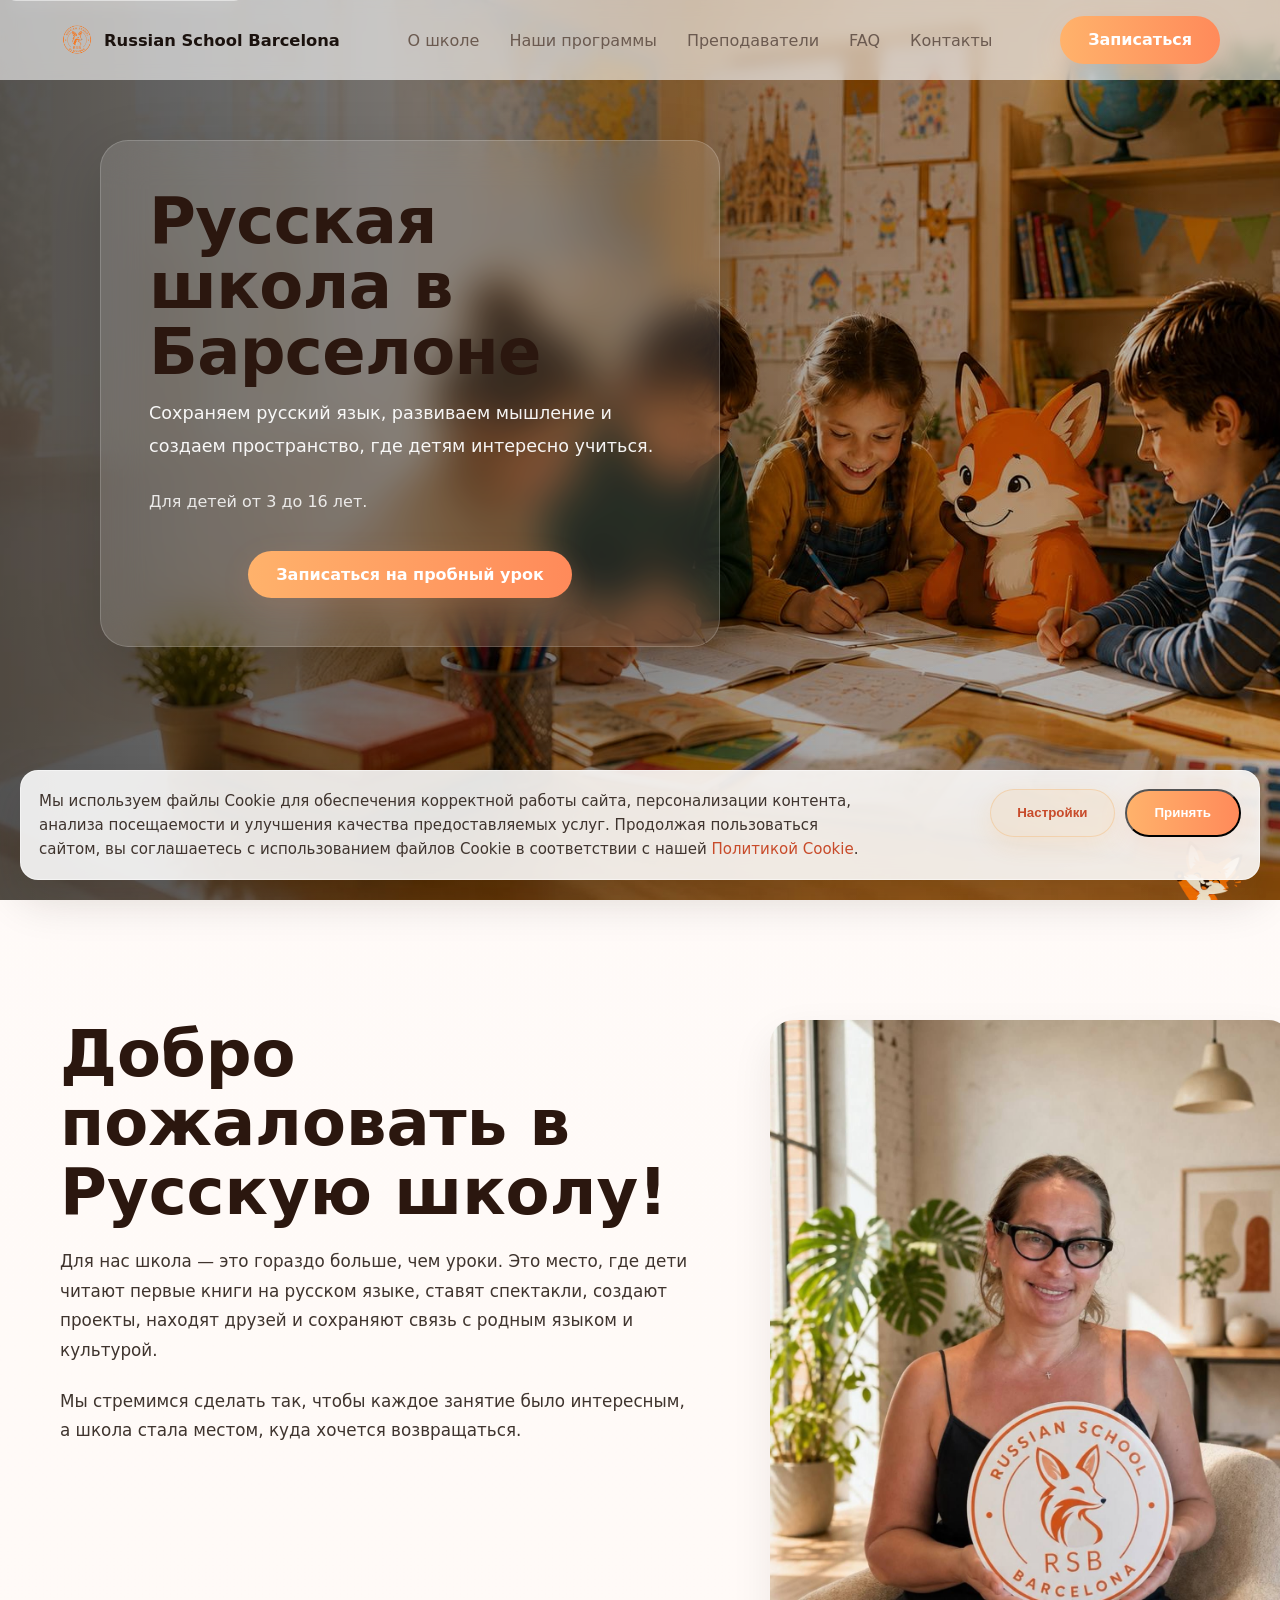
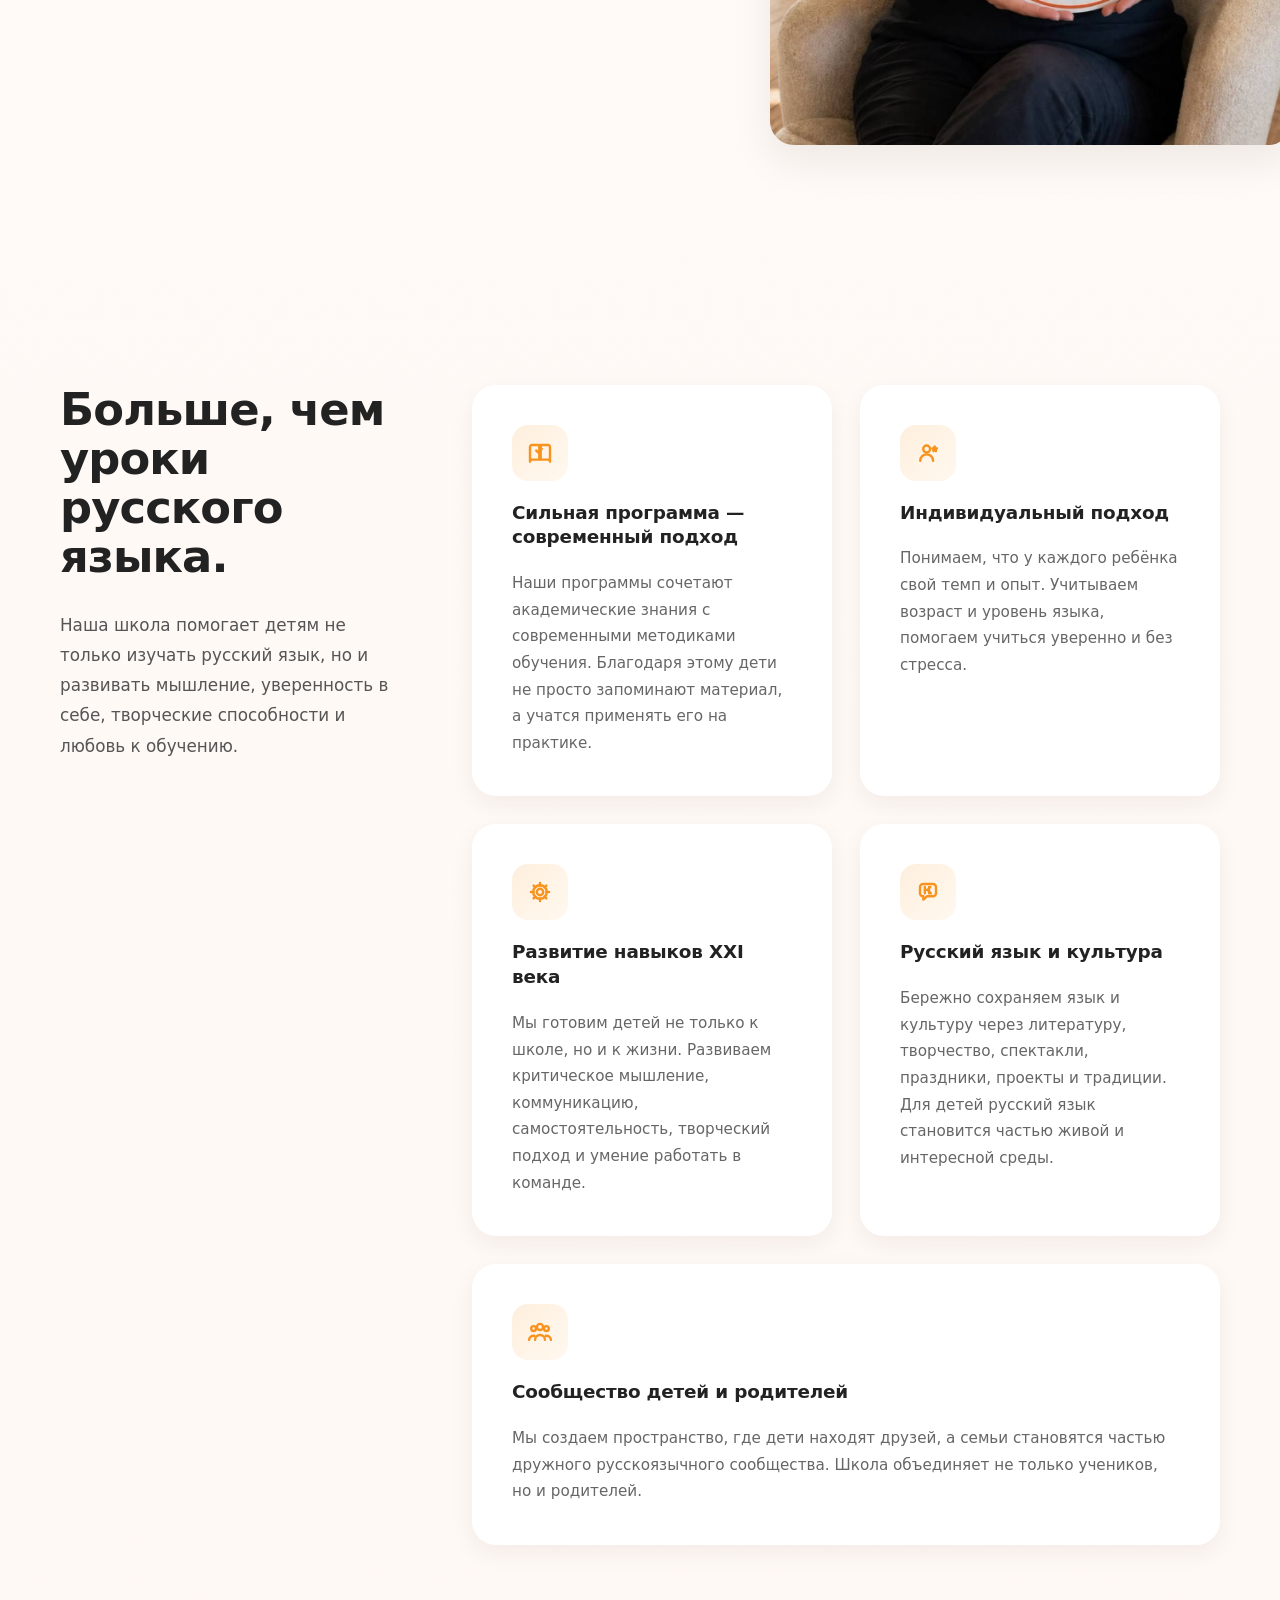
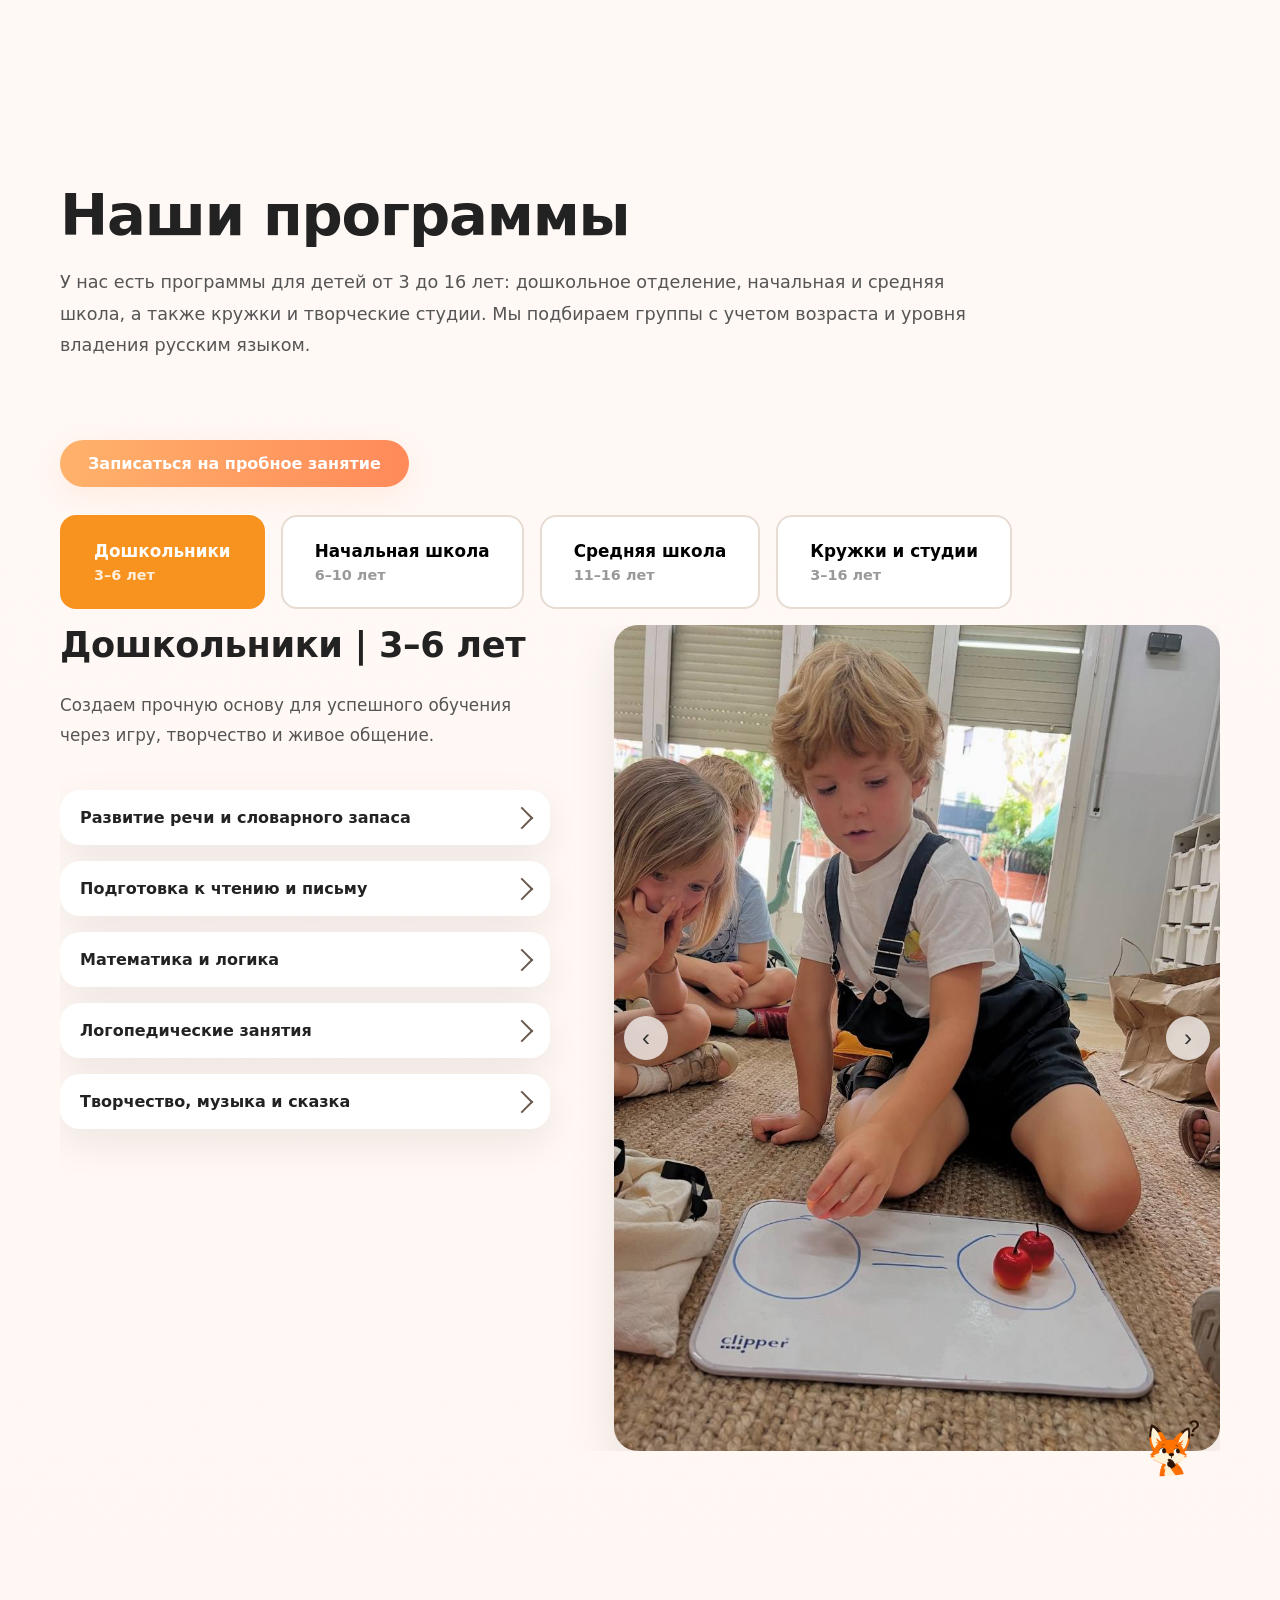
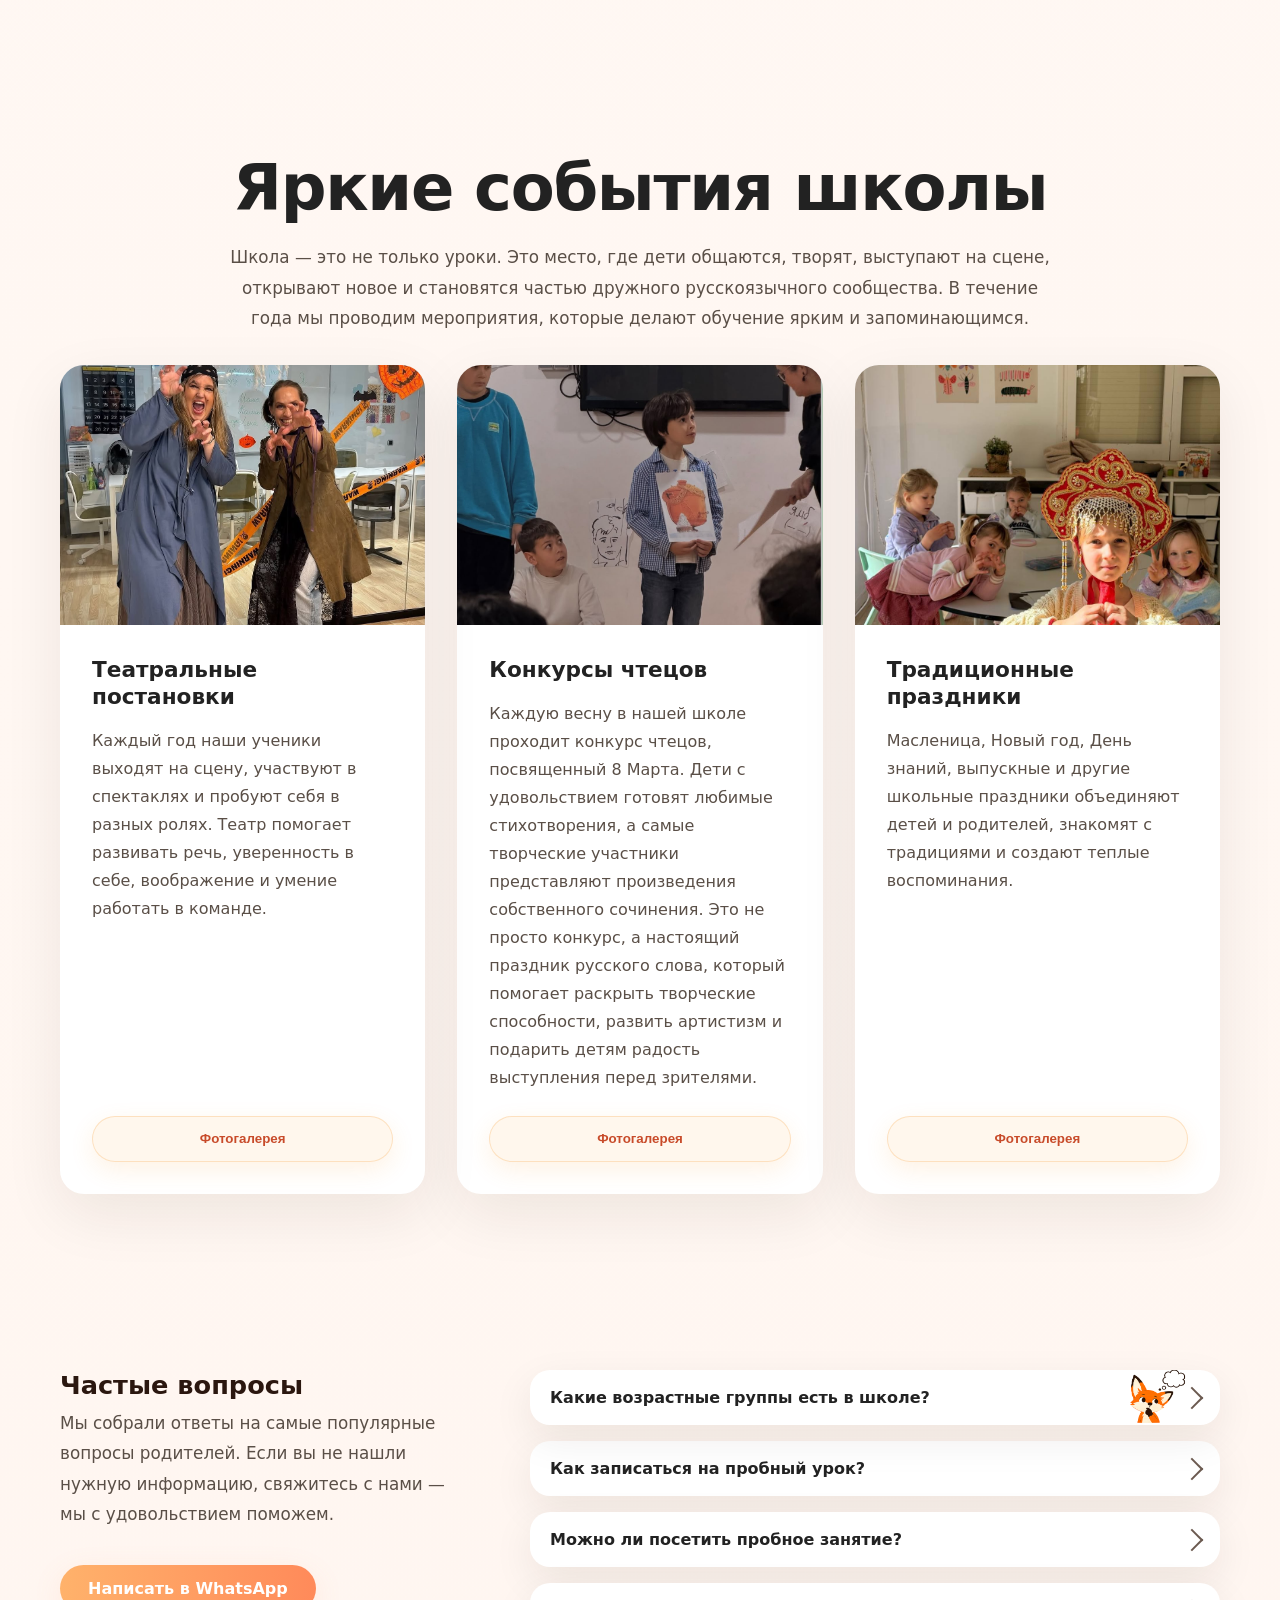
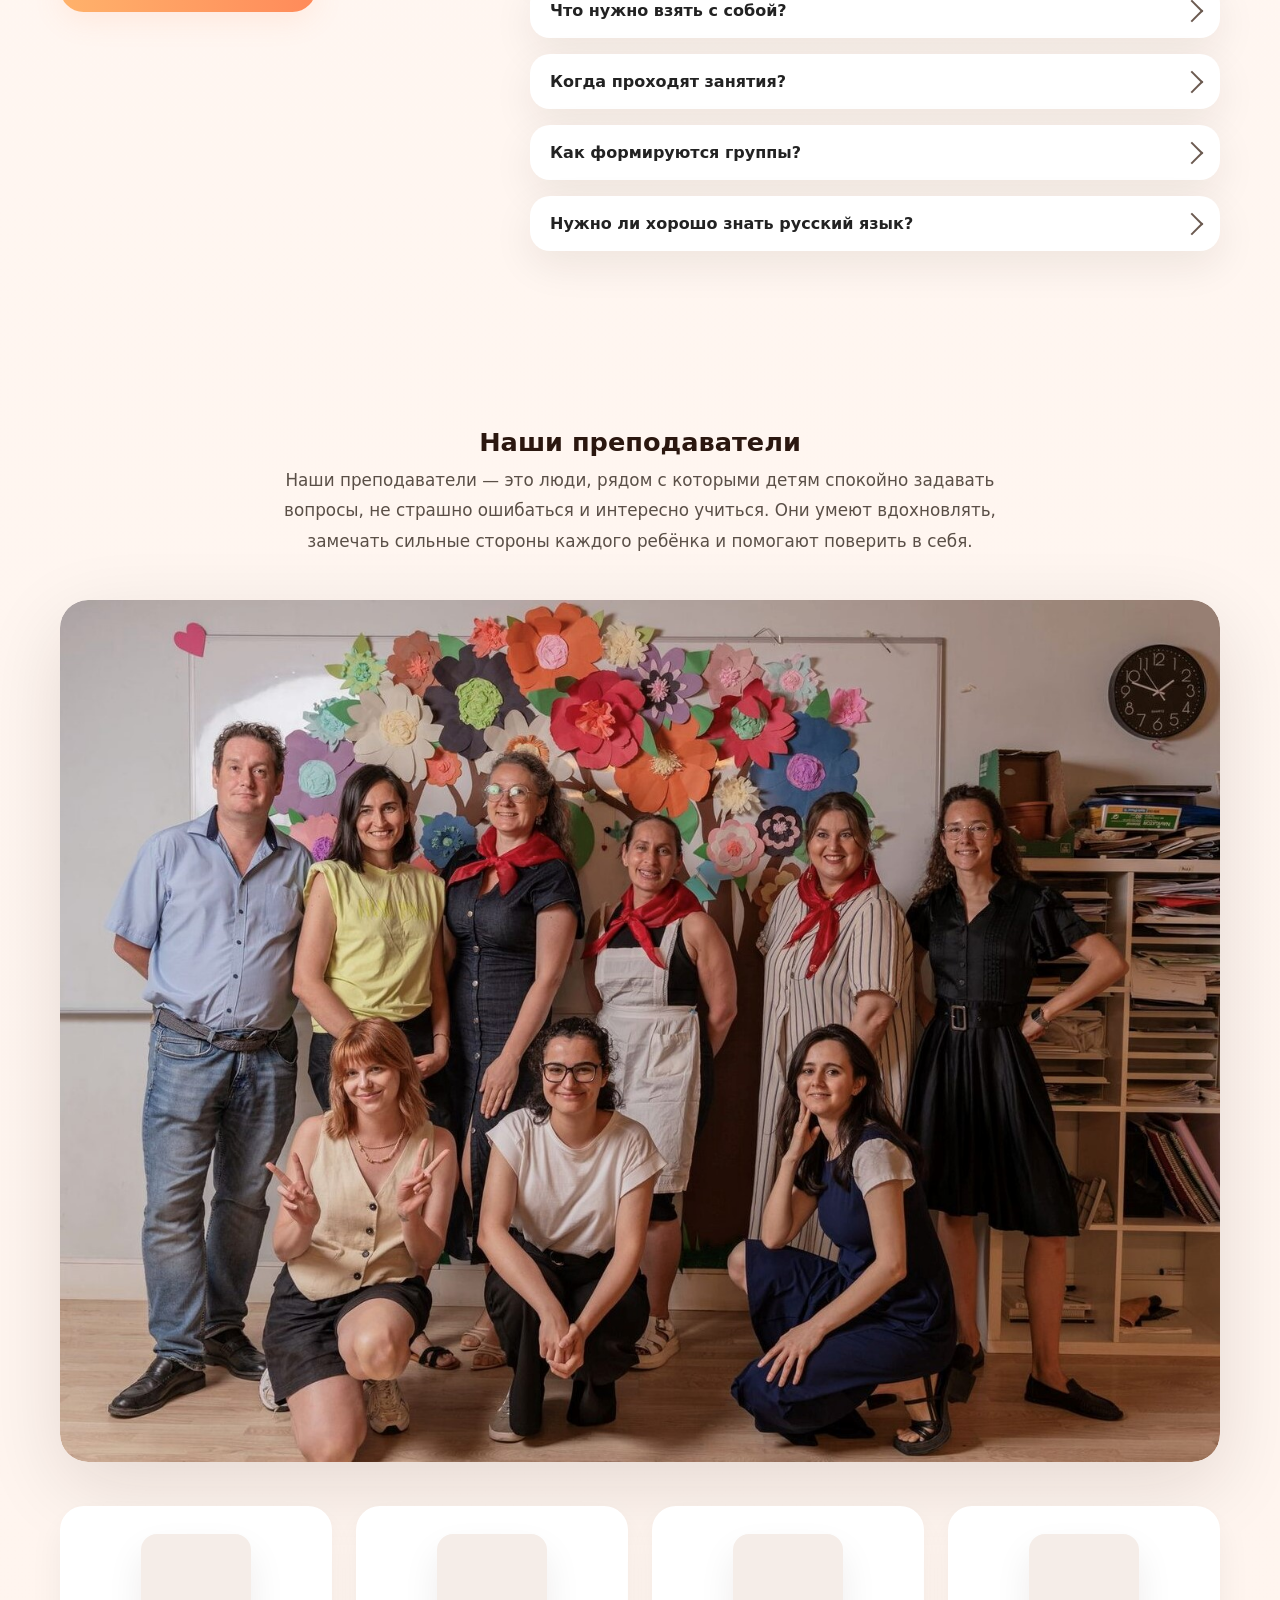
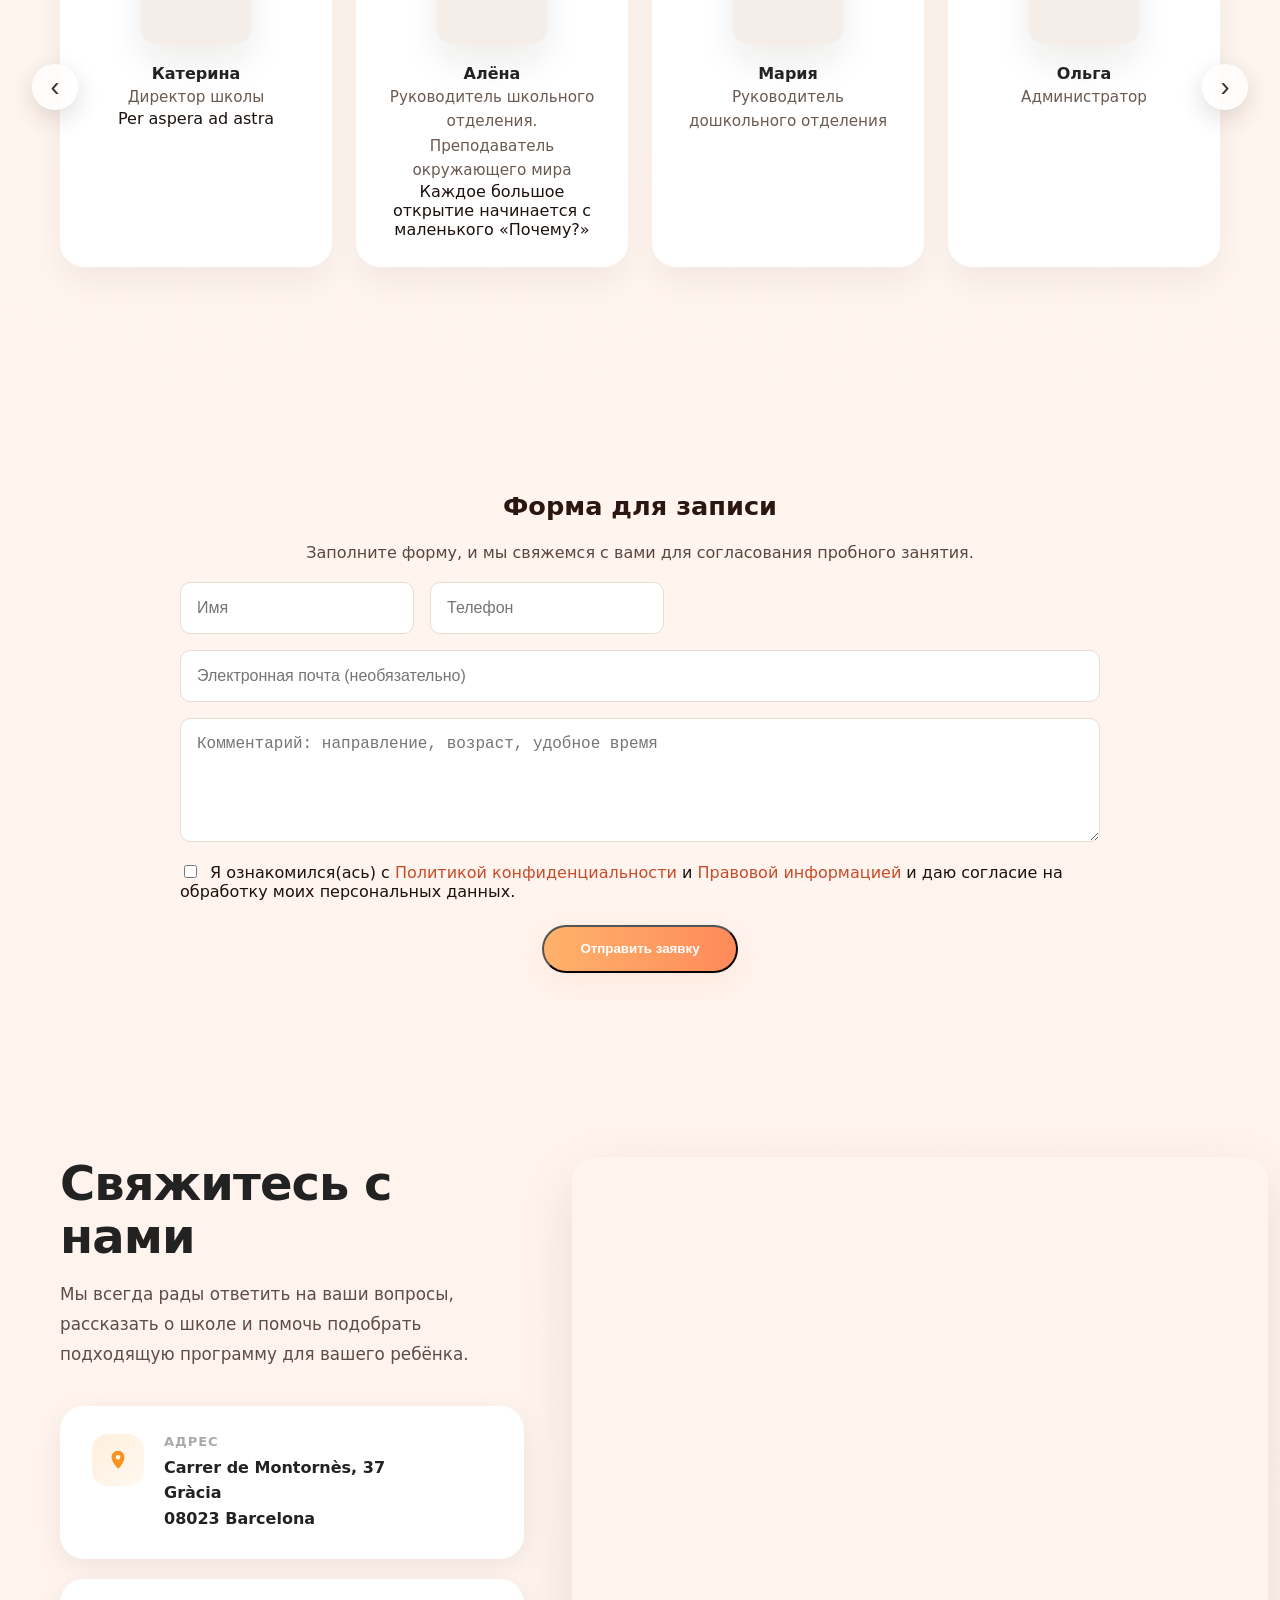
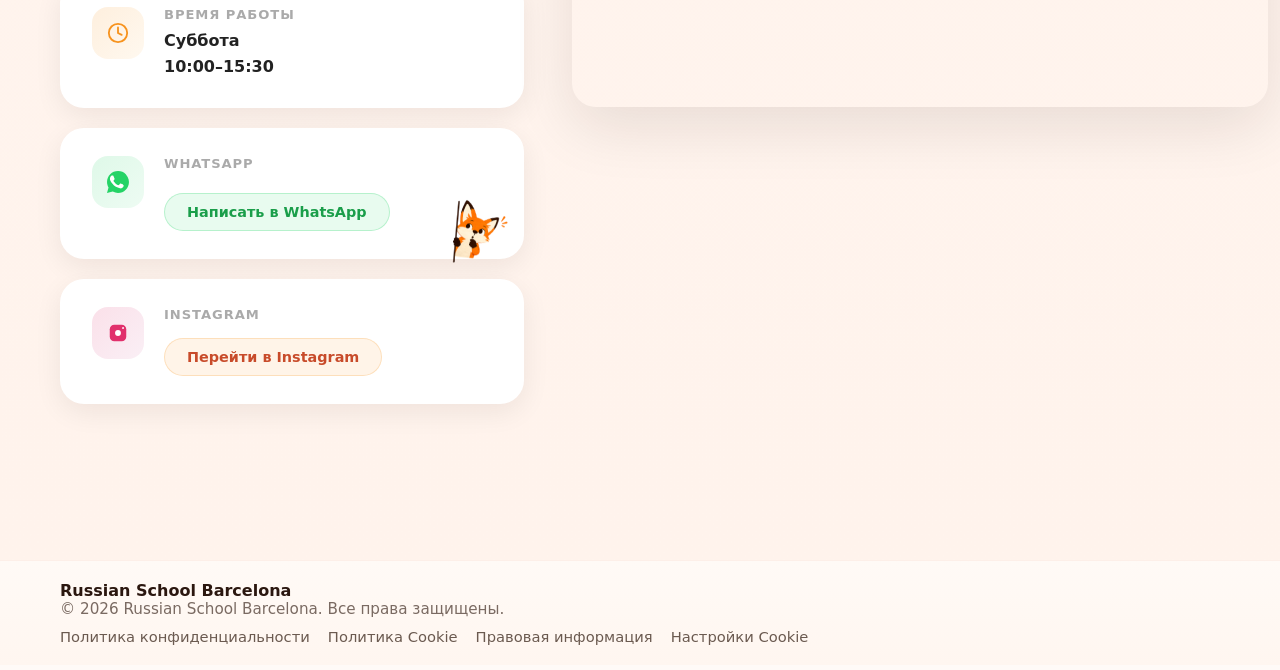
==== commit 84c9918a: "Updating images in the teacher block, removing an image from the first page, adding images to the dr" ====
--- a/index.html
+++ b/index.html
@@ -14,6 +14,7 @@
   <header class="hero" role="banner" style="background-image:url('assets/images/hero-children-lesson.jpg');">
     <div class="hero-overlay"></div>
     <div class="hero-gradient"></div>
+    <img class="hero-mobile-image mobile-only" src="assets/images/hero-mobile.jpg" alt="Дети на занятии в Русской школе Барселоны" loading="lazy">
 
     <header class="site-header" role="banner" aria-label="Главная шапка">
     <div class="container header-inner">
@@ -61,11 +62,12 @@
       <div class="hero-glass-box">
         <div class="hero-copy">
           <h1 class="hero-title">Русская школа в Барселоне</h1>
-          <p class="hero-description">Сохраняем русский язык, развиваем мышление и создаем пространство, где детям интересно учиться.</p>
-          <p class="hero-tagline">Для детей от 3 до 16 лет.</p>
-          <div class="hero-action">
-            <a class="btn btn-cta" href="#signup">Записаться на пробный урок</a>
-          </div>
+          <p class="hero-description desktop-only">Сохраняем русский язык, развиваем мышление и создаем пространство, где детям интересно учиться.</p>
+          <p class="hero-description mobile-only"><span class="hero-mobile-main">Современная русская <br>школа в Барселоне</span><span class="hero-mobile-age"><br>Для детей от 3 до 16 лет</span></p>
+          <p class="hero-tagline desktop-only">Для детей от 3 до 16 лет.</p>
+        </div>
+        <div class="hero-action">
+          <a class="btn btn-cta" href="#signup">Записаться на пробный урок</a>
         </div>
       </div>
     </div>
@@ -96,60 +98,81 @@
         <div class="benefit-card" role="listitem">
           <div class="benefit-icon" aria-hidden="true">
             <svg width="48" height="48" viewBox="0 0 24 24" fill="none" xmlns="http://www.w3.org/2000/svg">
-              <path d="M12 2l3.09 6.26L22 9.27l-5 4.87 1.18 6.88L12 17.77l-6.18 3.25L7 14.14 2 9.27l6.91-1.01L12 2z" fill="currentColor"/>
+              <g stroke="currentColor" stroke-width="1.8" stroke-linecap="round" stroke-linejoin="round" fill="none">
+                <path d="M4.5 7.5C4.5 6.67 5.17 6 6 6h5.5v11H6a1.5 1.5 0 0 0-1.5 1.5V7.5z"/>
+                <path d="M19.5 7.5C19.5 6.67 18.83 6 18 6h-5.5v11H18a1.5 1.5 0 0 1 1.5 1.5V7.5z"/>
+                <path d="M9.2 10.2l1.4 1.4 2.7-2.7"/>
+              </g>
             </svg>
           </div>
           <h3 class="benefit-card-title benefit-card-title-static">Сильная программа — современный подход</h3>
           <p class="benefit-card-desc benefit-card-desc-static">Наши программы сочетают академические знания с современными методиками обучения. Благодаря этому дети не просто запоминают материал, а учатся применять его на практике.</p>
-          <button type="button" class="benefit-card-title benefit-card-title-mobile faq-question" aria-expanded="false" aria-controls="benefit1" id="benefit1-btn"><span>Сильная программа — современный подход</span></button>
+          <button type="button" class="benefit-card-title benefit-card-title-mobile faq-question" aria-expanded="false" aria-controls="benefit1" id="benefit1-btn"><span class="benefit-mobile-icon benefit-mobile-icon--book" aria-hidden="true"><svg viewBox="0 0 24 24" aria-hidden="true" focusable="false"><path d="M4 6.5A2.5 2.5 0 0 1 6.5 4H20v14H6.5A2.5 2.5 0 0 0 4 20V6.5z"/><path d="M6.5 4v14"/></svg></span><span class="benefit-mobile-title">Сильная программа — современный подход</span></button>
           <div id="benefit1" class="benefit-card-desc benefit-card-desc-mobile faq-panel" role="region" aria-labelledby="benefit1-btn"><p>Наши программы сочетают академические знания с современными методиками обучения. Благодаря этому дети не просто запоминают материал, а учатся применять его на практике.</p></div>
         </div>
 
         <div class="benefit-card" role="listitem">
           <div class="benefit-icon" aria-hidden="true">
             <svg width="48" height="48" viewBox="0 0 24 24" fill="none" xmlns="http://www.w3.org/2000/svg">
-              <path d="M12 2c-5.33 0-10 1.79-10 4v12c0 2.21 4.67 4 10 4s10-1.79 10-4V6c0-2.21-4.67-4-10-4zm0 2c4.97 0 8 1.34 8 2s-3.03 2-8 2-8-1.34-8-2 3.03-2 8-2zm0 10c-4.97 0-8-1.34-8-2v3c0 .66 3.03 2 8 2s8-1.34 8-2v-3c0 .66-3.03 2-8 2z" fill="currentColor"/>
+              <g stroke="currentColor" stroke-width="1.8" stroke-linecap="round" stroke-linejoin="round" fill="none">
+                <circle cx="11" cy="9" r="2.6"/>
+                <path d="M6.2 17.8a4.8 4.8 0 0 1 9.6 0"/>
+                <path d="M17 7.2l.5 1.1 1.2.2-.9.8.2 1.2-1-.6-1 .6.2-1.2-.9-.8 1.2-.2z"/>
+              </g>
             </svg>
           </div>
           <h3 class="benefit-card-title benefit-card-title-static">Индивидуальный подход</h3>
           <p class="benefit-card-desc benefit-card-desc-static">Понимаем, что у каждого ребёнка свой темп и опыт. Учитываем возраст и уровень языка, помогаем учиться уверенно и без стресса.</p>
-          <button type="button" class="benefit-card-title benefit-card-title-mobile faq-question" aria-expanded="false" aria-controls="benefit2" id="benefit2-btn"><span>Индивидуальный подход</span></button>
+          <button type="button" class="benefit-card-title benefit-card-title-mobile faq-question" aria-expanded="false" aria-controls="benefit2" id="benefit2-btn"><span class="benefit-mobile-icon benefit-mobile-icon--person" aria-hidden="true"><svg viewBox="0 0 24 24" aria-hidden="true" focusable="false"><circle cx="12" cy="8" r="3.2"/><path d="M5.5 20a6.5 6.5 0 0 1 13 0"/></svg></span><span class="benefit-mobile-title">Индивидуальный подход</span></button>
           <div id="benefit2" class="benefit-card-desc benefit-card-desc-mobile faq-panel" role="region" aria-labelledby="benefit2-btn"><p>Понимаем, что у каждого ребёнка свой темп и опыт. Учитываем возраст и уровень языка, помогаем учиться уверенно и без стресса.</p></div>
         </div>
 
         <div class="benefit-card" role="listitem">
           <div class="benefit-icon" aria-hidden="true">
             <svg width="48" height="48" viewBox="0 0 24 24" fill="none" xmlns="http://www.w3.org/2000/svg">
-              <path d="M12 2c5.52 0 10 4.48 10 10s-4.48 10-10 10S2 17.52 2 12 6.48 2 12 2zm0 2c-4.42 0-8 3.58-8 8s3.58 8 8 8 8-3.58 8-8-3.58-8-8-8zm3.5 9c.83 0 1.5-.67 1.5-1.5S16.33 10 15.5 10 14 10.67 14 11.5s.67 1.5 1.5 1.5zm-7 0c.83 0 1.5-.67 1.5-1.5S9.33 10 8.5 10 7 10.67 7 11.5 7.67 13 8.5 13zm3.5 5c2.33 0 4.31-1.46 5.11-3.5H6.89c.8 2.04 2.78 3.5 5.11 3.5z" fill="currentColor"/>
+              <g stroke="currentColor" stroke-width="1.8" stroke-linecap="round" stroke-linejoin="round" fill="none">
+                <circle cx="12" cy="12" r="2.4"/>
+                <path d="M12 5.2v2M12 16.8v2M5.2 12h2M16.8 12h2M7.2 7.2l1.4 1.4M15.4 15.4l1.4 1.4M16.8 7.2l-1.4 1.4M8.6 15.4l-1.4 1.4"/>
+                <circle cx="12" cy="12" r="5.1"/>
+              </g>
             </svg>
           </div>
           <h3 class="benefit-card-title benefit-card-title-static">Развитие навыков XXI века</h3>
           <p class="benefit-card-desc benefit-card-desc-static">Мы готовим детей не только к школе, но и к жизни. Развиваем критическое мышление, коммуникацию, самостоятельность, творческий подход и умение работать в команде.</p>
-          <button type="button" class="benefit-card-title benefit-card-title-mobile faq-question" aria-expanded="false" aria-controls="benefit3" id="benefit3-btn"><span>Развитие навыков XXI века</span></button>
+          <button type="button" class="benefit-card-title benefit-card-title-mobile faq-question" aria-expanded="false" aria-controls="benefit3" id="benefit3-btn"><span class="benefit-mobile-icon benefit-mobile-icon--idea" aria-hidden="true"><svg viewBox="0 0 24 24" aria-hidden="true" focusable="false"><path d="M12 3.5a6.8 6.8 0 0 0-4.3 12.1c.9.7 1.5 1.7 1.7 2.9h5.2c.2-1.2.8-2.2 1.7-2.9A6.8 6.8 0 0 0 12 3.5z"/><path d="M9.5 21h5"/></svg></span><span class="benefit-mobile-title">Развитие навыков XXI века</span></button>
           <div id="benefit3" class="benefit-card-desc benefit-card-desc-mobile faq-panel" role="region" aria-labelledby="benefit3-btn"><p>Мы готовим детей не только к школе, но и к жизни. Развиваем критическое мышление, коммуникацию, самостоятельность, творческий подход и умение работать в команде.</p></div>
         </div>
 
         <div class="benefit-card" role="listitem">
           <div class="benefit-icon" aria-hidden="true">
             <svg width="48" height="48" viewBox="0 0 24 24" fill="none" xmlns="http://www.w3.org/2000/svg">
-              <path d="M12 2C6.48 2 2 6.48 2 12s4.48 10 10 10 10-4.48 10-10S17.52 2 12 2zm0 18c-4.41 0-8-3.59-8-8s3.59-8 8-8 8 3.59 8 8-3.59 8-8 8zm3.5-9c.83 0 1.5-.67 1.5-1.5S16.33 8 15.5 8 14 8.67 14 9.5s.67 1.5 1.5 1.5zm-7 0c.83 0 1.5-.67 1.5-1.5S9.33 8 8.5 8 7 8.67 7 9.5 7.67 11 8.5 11zm3.5 6.5c2.33 0 4.31-1.46 5.11-3.5H6.89c.8 2.04 2.78 3.5 5.11 3.5z" fill="currentColor"/>
+              <g stroke="currentColor" stroke-width="1.8" stroke-linecap="round" stroke-linejoin="round" fill="none">
+                <path d="M6 8.3A2.3 2.3 0 0 1 8.3 6h7.4A2.3 2.3 0 0 1 18 8.3v4.6a2.3 2.3 0 0 1-2.3 2.3h-4.5l-2.7 2.5v-2.5H8.3A2.3 2.3 0 0 1 6 12.9V8.3z"/>
+                <path d="M9.6 8.2v4.8M9.6 10.4h2.1l2-2.2M11.7 10.4l2.4 2.6M12.8 8.2v4.8"/>
+              </g>
             </svg>
           </div>
           <h3 class="benefit-card-title benefit-card-title-static">Русский язык и культура</h3>
           <p class="benefit-card-desc benefit-card-desc-static">Бережно сохраняем язык и культуру через литературу, творчество, спектакли, праздники, проекты и традиции. Для детей русский язык становится частью живой и интересной среды.</p>
-          <button type="button" class="benefit-card-title benefit-card-title-mobile faq-question" aria-expanded="false" aria-controls="benefit4" id="benefit4-btn"><span>Русский язык и культура</span></button>
+          <button type="button" class="benefit-card-title benefit-card-title-mobile faq-question" aria-expanded="false" aria-controls="benefit4" id="benefit4-btn"><span class="benefit-mobile-icon benefit-mobile-icon--globe" aria-hidden="true"><svg viewBox="0 0 24 24" aria-hidden="true" focusable="false"><circle cx="12" cy="12" r="8"/><path d="M4.5 12h15"/><path d="M12 4a12 12 0 0 1 0 16"/><path d="M12 4a12 12 0 0 0 0 16"/></svg></span><span class="benefit-mobile-title">Русский язык и культура</span></button>
           <div id="benefit4" class="benefit-card-desc benefit-card-desc-mobile faq-panel" role="region" aria-labelledby="benefit4-btn"><p>Бережно сохраняем язык и культуру через литературу, творчество, спектакли, праздники, проекты и традиции. Для детей русский язык становится частью живой и интересной среды.</p></div>
         </div>
 
         <div class="benefit-card benefit-card-span" role="listitem">
           <div class="benefit-icon" aria-hidden="true">
             <svg width="48" height="48" viewBox="0 0 24 24" fill="none" xmlns="http://www.w3.org/2000/svg">
-              <path d="M16 11c1.66 0 2.99-1.34 2.99-3S17.66 5 16 5s-3 1.34-3 3 1.34 3 3 3zm-8 0c1.66 0 2.99-1.34 2.99-3S9.66 5 8 5C6.34 5 5 6.34 5 8s1.34 3 3 3zm0 2c-2.33 0-7 1.17-7 3.5V19h14v-2.5c0-2.33-4.67-3.5-7-3.5zm8 0c-.29 0-.62.02-.97.05 1.5 1.1 2.7 2.52 2.7 4.45V19h6v-2.5c0-2.33-4.67-3.5-7-3.5z" fill="currentColor"/>
+              <g stroke="currentColor" stroke-width="1.8" stroke-linecap="round" stroke-linejoin="round" fill="none">
+                <circle cx="12" cy="8.2" r="2.3"/>
+                <circle cx="7.2" cy="9.4" r="1.8"/>
+                <circle cx="16.8" cy="9.4" r="1.8"/>
+                <path d="M8.3 17.9a3.7 3.7 0 0 1 7.4 0"/>
+                <path d="M3.8 17.9a3.4 3.4 0 0 1 3.9-3.1M20.2 17.9a3.4 3.4 0 0 0-3.9-3.1"/>
+              </g>
             </svg>
           </div>
           <h3 class="benefit-card-title benefit-card-title-static">Сообщество детей и родителей</h3>
           <p class="benefit-card-desc benefit-card-desc-static">Мы создаем пространство, где дети находят друзей, а семьи становятся частью дружного русскоязычного сообщества. Школа объединяет не только учеников, но и родителей.</p>
-          <button type="button" class="benefit-card-title benefit-card-title-mobile faq-question" aria-expanded="false" aria-controls="benefit5" id="benefit5-btn"><span>Сообщество детей и родителей</span></button>
+          <button type="button" class="benefit-card-title benefit-card-title-mobile faq-question" aria-expanded="false" aria-controls="benefit5" id="benefit5-btn"><span class="benefit-mobile-icon benefit-mobile-icon--group" aria-hidden="true"><svg viewBox="0 0 24 24" aria-hidden="true" focusable="false"><circle cx="8" cy="9" r="2.3"/><circle cx="16" cy="9" r="2.3"/><path d="M3.8 19a4.2 4.2 0 0 1 8.4 0"/><path d="M11.8 19a4.2 4.2 0 0 1 8.4 0"/></svg></span><span class="benefit-mobile-title">Сообщество детей и родителей</span></button>
           <div id="benefit5" class="benefit-card-desc benefit-card-desc-mobile faq-panel" role="region" aria-labelledby="benefit5-btn"><p>Мы создаем пространство, где дети находят друзей, а семьи становятся частью дружного русскоязычного сообщества. Школа объединяет не только учеников, но и родителей.</p></div>
         </div>
       </div>
--- a/style.css
+++ b/style.css
@@ -181,8 +181,9 @@
 }
 
 @media (max-width:720px){
+  .logo-icon{height:60px; width:auto;}
   .fox{ width:70px; }
-  .fox-hero{ width:80px; }
+  .fox-hero{ width:80px; display:none !important; }
   .fox-ages{ width:70px; bottom:-30px; }
   .fox-faq{ width:70px; top:-20px; left:-16px; }
   .fox-contact{ width:70px; right:-6px; bottom:-10px; }
@@ -349,6 +350,9 @@
   transform:translateY(-2px) scale(1.03);
 }
 
+.mobile-only{display:none!important;}
+
+
 @keyframes fadeUp{
   to{opacity:1; transform:translateY(0);}
 }
@@ -366,24 +370,31 @@
 }
 
 @media (max-width:720px){
-  .hero-inner{padding-top:100px; padding-left:20px; padding-right:20px;}
-  .hero-glass-box{padding:28px; max-width:100%;}
-  .hero-title{font-size:clamp(2.4rem, 8vw, 3.2rem); margin-bottom:18px;}
+  .desktop-only{display:none!important;}
+  .mobile-only{display:block!important;}
+  .hero{position:relative; overflow:hidden; min-height:100svh; width:100%; background-image:none!important;}
+  .hero-inner{padding:0; min-height:100svh; flex-direction:column; align-items:stretch; justify-content:flex-start; gap:0; position:relative; z-index:2;}
+  .hero-mobile-image{position:absolute; inset:0; width:100%; height:100%; object-fit:cover; z-index:0; pointer-events:none;}
+  .hero-overlay,
+  .hero-gradient{z-index:1;}
+  .hero-glass-box{position:absolute; inset:0; width:100%; height:100%; max-width:none; margin:0; z-index:2; background:none!important; border:none!important; box-shadow:none!important; backdrop-filter:none!important; -webkit-backdrop-filter:none!important; border-radius:0; padding:0;}
+  .hero-copy{position:absolute; top:96px; left:16px; right:auto; z-index:3; text-align:left; margin:0; width:fit-content; max-width:calc(100vw - 32px); box-sizing:border-box; background:rgba(255,255,255,0.12); backdrop-filter:blur(20px); -webkit-backdrop-filter:blur(20px); border:1px solid rgba(255,255,255,0.18); border-radius:28px; box-shadow:0 20px 60px rgba(0,0,0,0.18); padding:18px 20px;}
+  .hero-title{display:none!important; font-size:clamp(2.4rem, 8vw, 3.2rem); margin-bottom:18px;}
+  .hero-description.mobile-only{font-size:25px; line-height:1.12; color:#fff; text-shadow:0 2px 14px rgba(0,0,0,0.45); margin:0; text-align:left; max-width:none;}
+  .hero-mobile-main{display:block;}
+  .hero-mobile-age{display:block; margin-top:8px; font-size:65%;}
   .hero-badge{margin-bottom:24px; font-size:0.9rem;}
-  .hero-description{font-size:0.95rem; line-height:1.8;}
-  .hero-tagline{margin-bottom:28px;}
-  .hero-action{gap:12px;}
+  .hero-description,
+  .hero-tagline{margin-left:0; margin-right:0; text-align:left;}
+  .hero-action{position:absolute; left:50%!important; right:auto!important; bottom:80px!important; transform:translateX(-50%)!important; z-index:3; gap:12px; width:max-content!important; max-width:calc(100vw - 40px)!important; margin:0!important; align-self:auto;}
+  .hero-action .btn,
+  .hero-action .hero-cta{width:auto!important; max-width:calc(100vw - 40px)!important; min-width:0!important; box-sizing:border-box; white-space:normal; text-align:center; padding:15px 31px; font-size:1.0625rem;}
   .hero-cta{min-width:180px; font-size:0.95rem;}
 }
 
 @media (max-width:520px){
-  .hero-inner{padding-top:80px; padding-left:16px; padding-right:16px;}
-  .hero-glass-box{padding:20px;}
-  .hero-title{font-size:clamp(1.8rem, 6vw, 2.6rem); margin-bottom:16px;}
-  .hero-description{margin-bottom:16px;}
-  .hero-tagline{margin-bottom:20px;}
-  .hero-action{flex-direction:column;}
-  .hero-cta{width:100%; min-width:auto;}
+  .hero-copy{top:96px; left:16px; right:auto; width:fit-content; max-width:calc(100vw - 32px);}
+  .hero-action{bottom:120px !important;}
 }
 
 .eyebrow{color:var(--accent);font-weight:700;letter-spacing:0.06em;margin:0 0 8px 0}
@@ -1398,20 +1409,21 @@
 .teacher-avatar img{width:100%;height:100%;object-fit:cover;object-position:center;display:block;margin:0;transition:transform var(--trans) ease;border-radius:16px;}
 .teacher-card:hover .teacher-avatar img{transform:scale(1.03);}
 
-/* Individual teacher photo framing controls: edit only object-position values below */
+/* Individual teacher photo framing controls: edit only object-position values below to adjust the framing of each teacher's photo. */
 .teachers-grid > .teacher-card[data-teacher-index="1"] .teacher-avatar > img { object-position: center 55%; }
 .teachers-grid > .teacher-card[data-teacher-index="2"] .teacher-avatar > img { object-position: center 30%; }
 .teachers-grid > .teacher-card[data-teacher-index="3"] .teacher-avatar > img { object-position: center 15%; }
-.teachers-grid > .teacher-card[data-teacher-index="4"] .teacher-avatar > img { object-position: center 0%; }
-.teachers-grid > .teacher-card[data-teacher-index="5"] .teacher-avatar > img { object-position: center 100%; }
-.teachers-grid > .teacher-card[data-teacher-index="6"] .teacher-avatar > img { object-position: center 20%; }
+.teachers-grid > .teacher-card[data-teacher-index="4"] .teacher-avatar > img { object-position: center 60%; }
+.teachers-grid > .teacher-card[data-teacher-index="5"] .teacher-avatar > img { object-position: center 30%; }
+.teachers-grid > .teacher-card[data-teacher-index="6"] .teacher-avatar > img { object-position: center 50%; }
 .teachers-grid > .teacher-card[data-teacher-index="7"] .teacher-avatar > img { object-position: center 50%; }
 .teachers-grid > .teacher-card[data-teacher-index="8"] .teacher-avatar > img { object-position: center -10%; }
 .teachers-grid > .teacher-card[data-teacher-index="9"] .teacher-avatar > img { object-position: center -10%; }
-.teachers-grid > .teacher-card[data-teacher-index="10"] .teacher-avatar > img { object-position: center 60%; }
-.teachers-grid > .teacher-card[data-teacher-index="11"] .teacher-avatar > img { object-position: center 40%; }
-.teachers-grid > .teacher-card[data-teacher-index="12"] .teacher-avatar > img { object-position: center 90%; }
+.teachers-grid > .teacher-card[data-teacher-index="10"] .teacher-avatar > img { object-position: center 20%; }
+.teachers-grid > .teacher-card[data-teacher-index="11"] .teacher-avatar > img { object-position: center 60%; }
+.teachers-grid > .teacher-card[data-teacher-index="12"] .teacher-avatar > img { object-position: center 60%; }
 .teachers-grid > .teacher-card[data-teacher-index="13"] .teacher-avatar > img { object-position: center 10%; }
+.teachers-grid > .teacher-card[data-teacher-index="14"] .teacher-avatar > img { object-position: center -10%; }
 
 @media (hover:hover) and (pointer:fine){
   .teacher-avatar img{cursor:zoom-in;}
@@ -2258,16 +2270,16 @@
   }
 
   .hero-copy {
-    max-width: 100%;
-    text-align: center;
+    max-width: none;
+    text-align: left;
   }
 
   .hero-title,
   .hero-description,
   .hero-tagline {
-    text-align: center;
-    margin-left: auto;
-    margin-right: auto;
+    text-align: left;
+    margin-left: 0;
+    margin-right: 0;
   }
 
   .hero-action {
@@ -2379,3 +2391,47 @@
     }
   }
 
+  .benefit-mobile-icon{
+    display:none;
+  }
+
+  @media (max-width:720px){
+    .benefit-card-title-mobile.faq-question{
+      align-items:center;
+      gap:15px;
+    }
+
+    .benefit-card-title-mobile.faq-question .benefit-mobile-title{
+      flex:1;
+      min-width:0;
+      text-wrap:pretty;
+    }
+
+    .benefit-card-title-mobile.faq-question .benefit-mobile-icon{
+      width:52px;
+      height:52px;
+      border-radius:50%;
+      flex-shrink:0;
+      display:inline-flex;
+      align-items:center;
+      justify-content:center;
+    }
+
+    .benefit-card-title-mobile.faq-question .benefit-mobile-icon svg{
+      width:26px;
+      height:26px;
+      display:block;
+      fill:none;
+      stroke:#2f2a27;
+      stroke-width:1.9;
+      stroke-linecap:round;
+      stroke-linejoin:round;
+    }
+
+    .benefit-card-title-mobile.faq-question .benefit-mobile-icon--book{background:#FFE5CC;}
+    .benefit-card-title-mobile.faq-question .benefit-mobile-icon--person{background:#FFF1B8;}
+    .benefit-card-title-mobile.faq-question .benefit-mobile-icon--idea{background:#DCF5D7;}
+    .benefit-card-title-mobile.faq-question .benefit-mobile-icon--globe{background:#FFDCD6;}
+    .benefit-card-title-mobile.faq-question .benefit-mobile-icon--group{background:#E8DEFF;}
+  }
+
